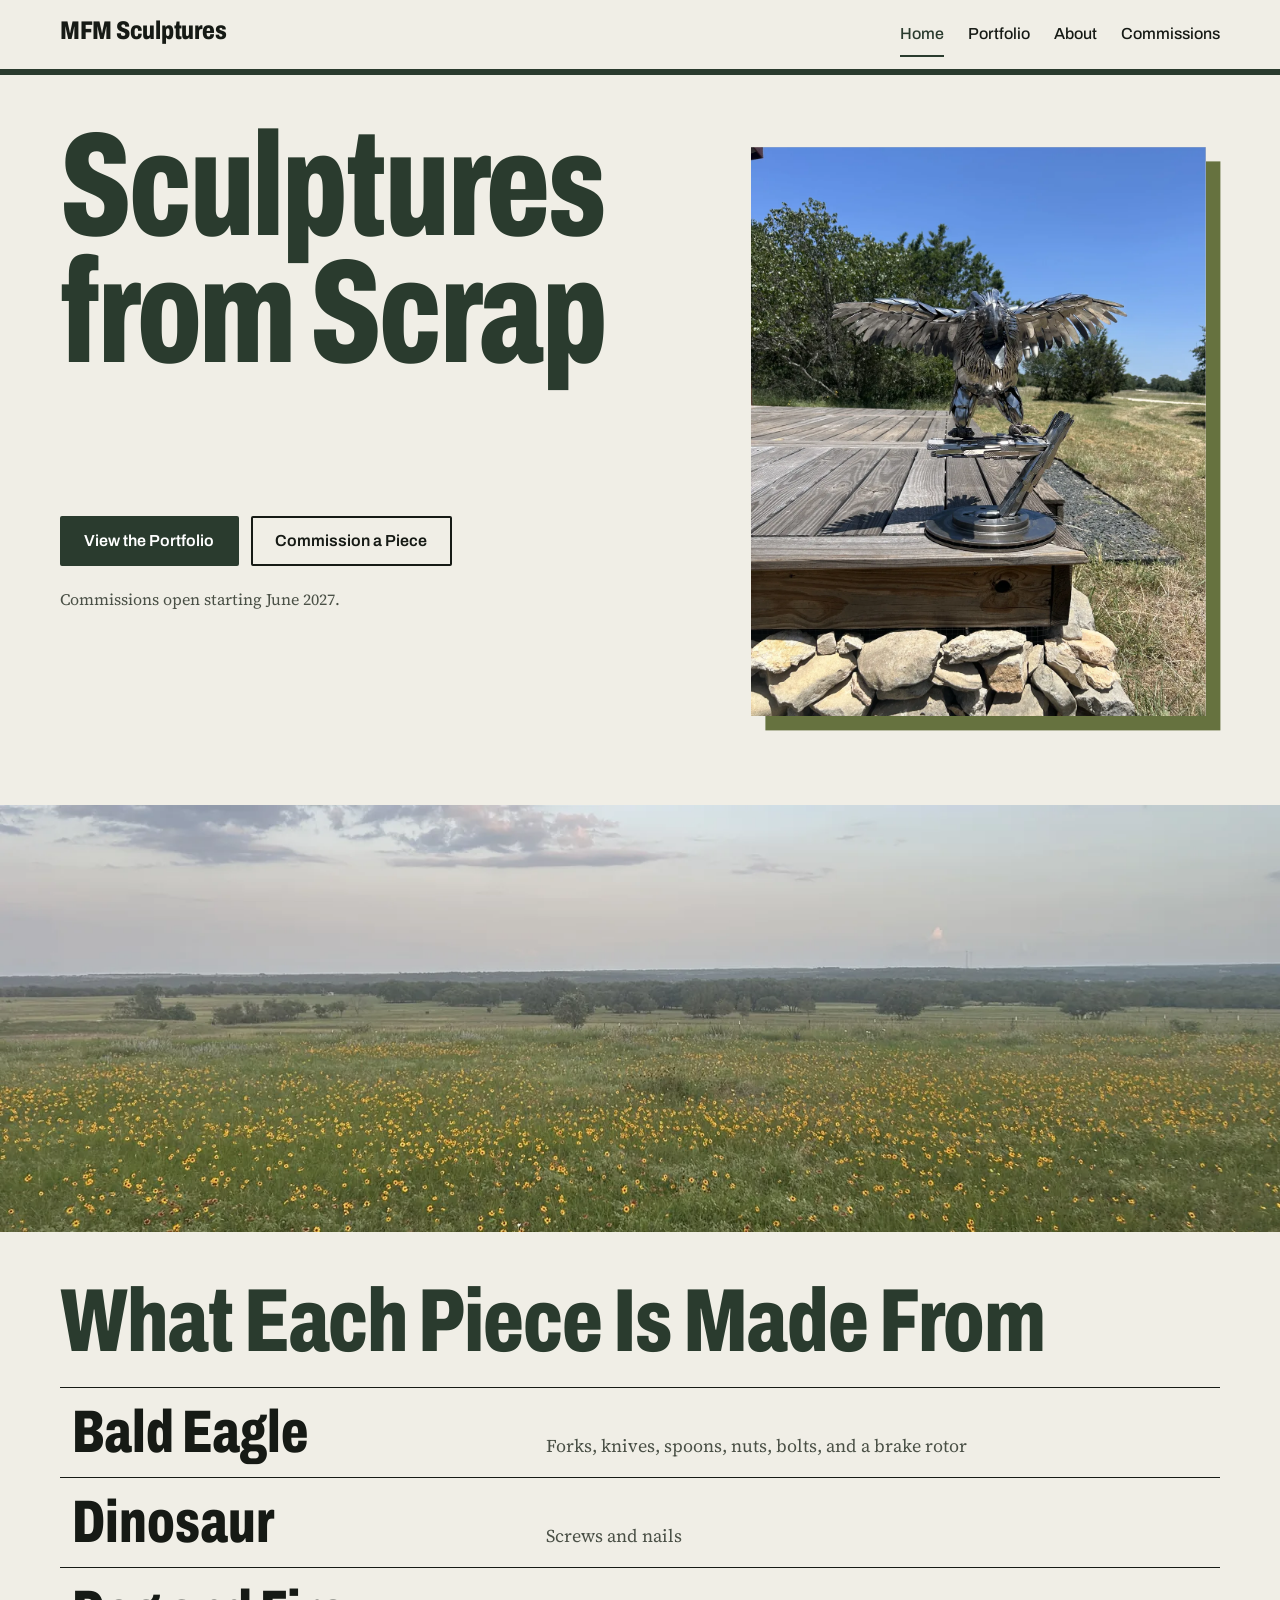
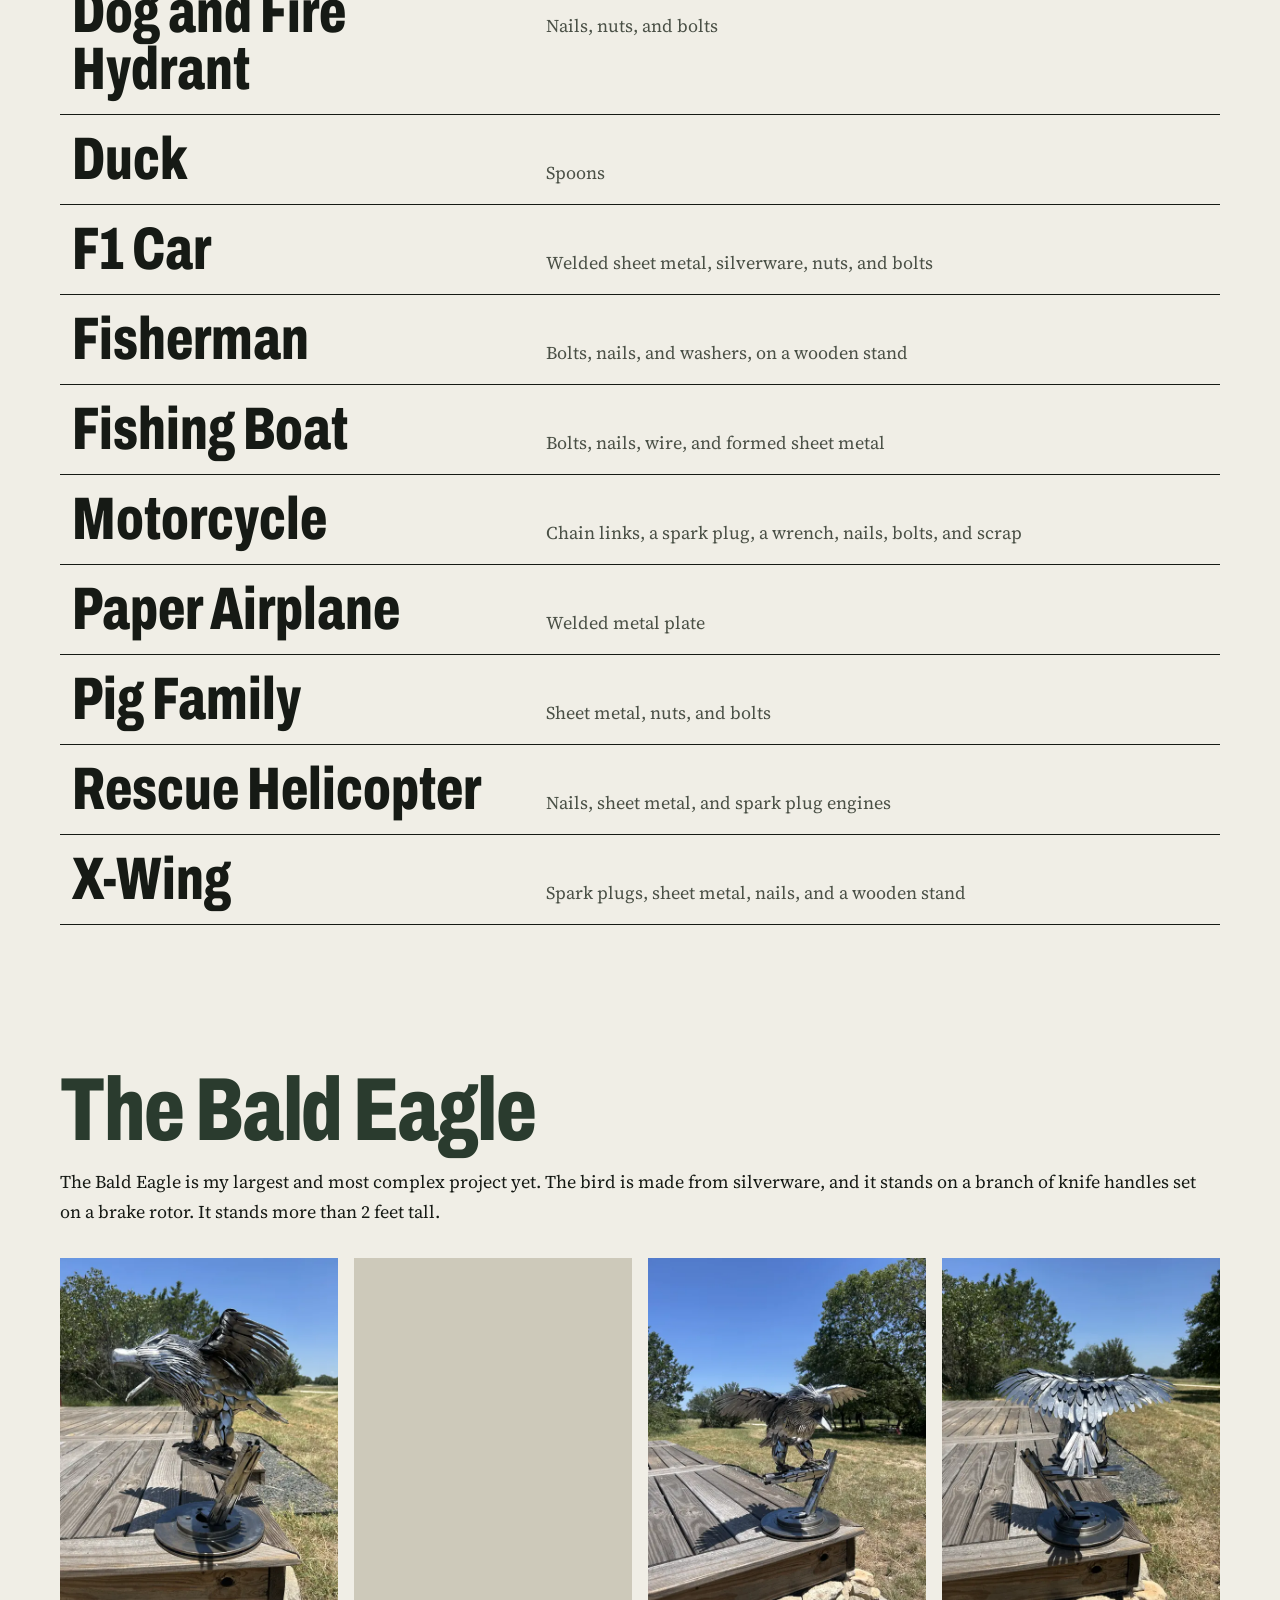
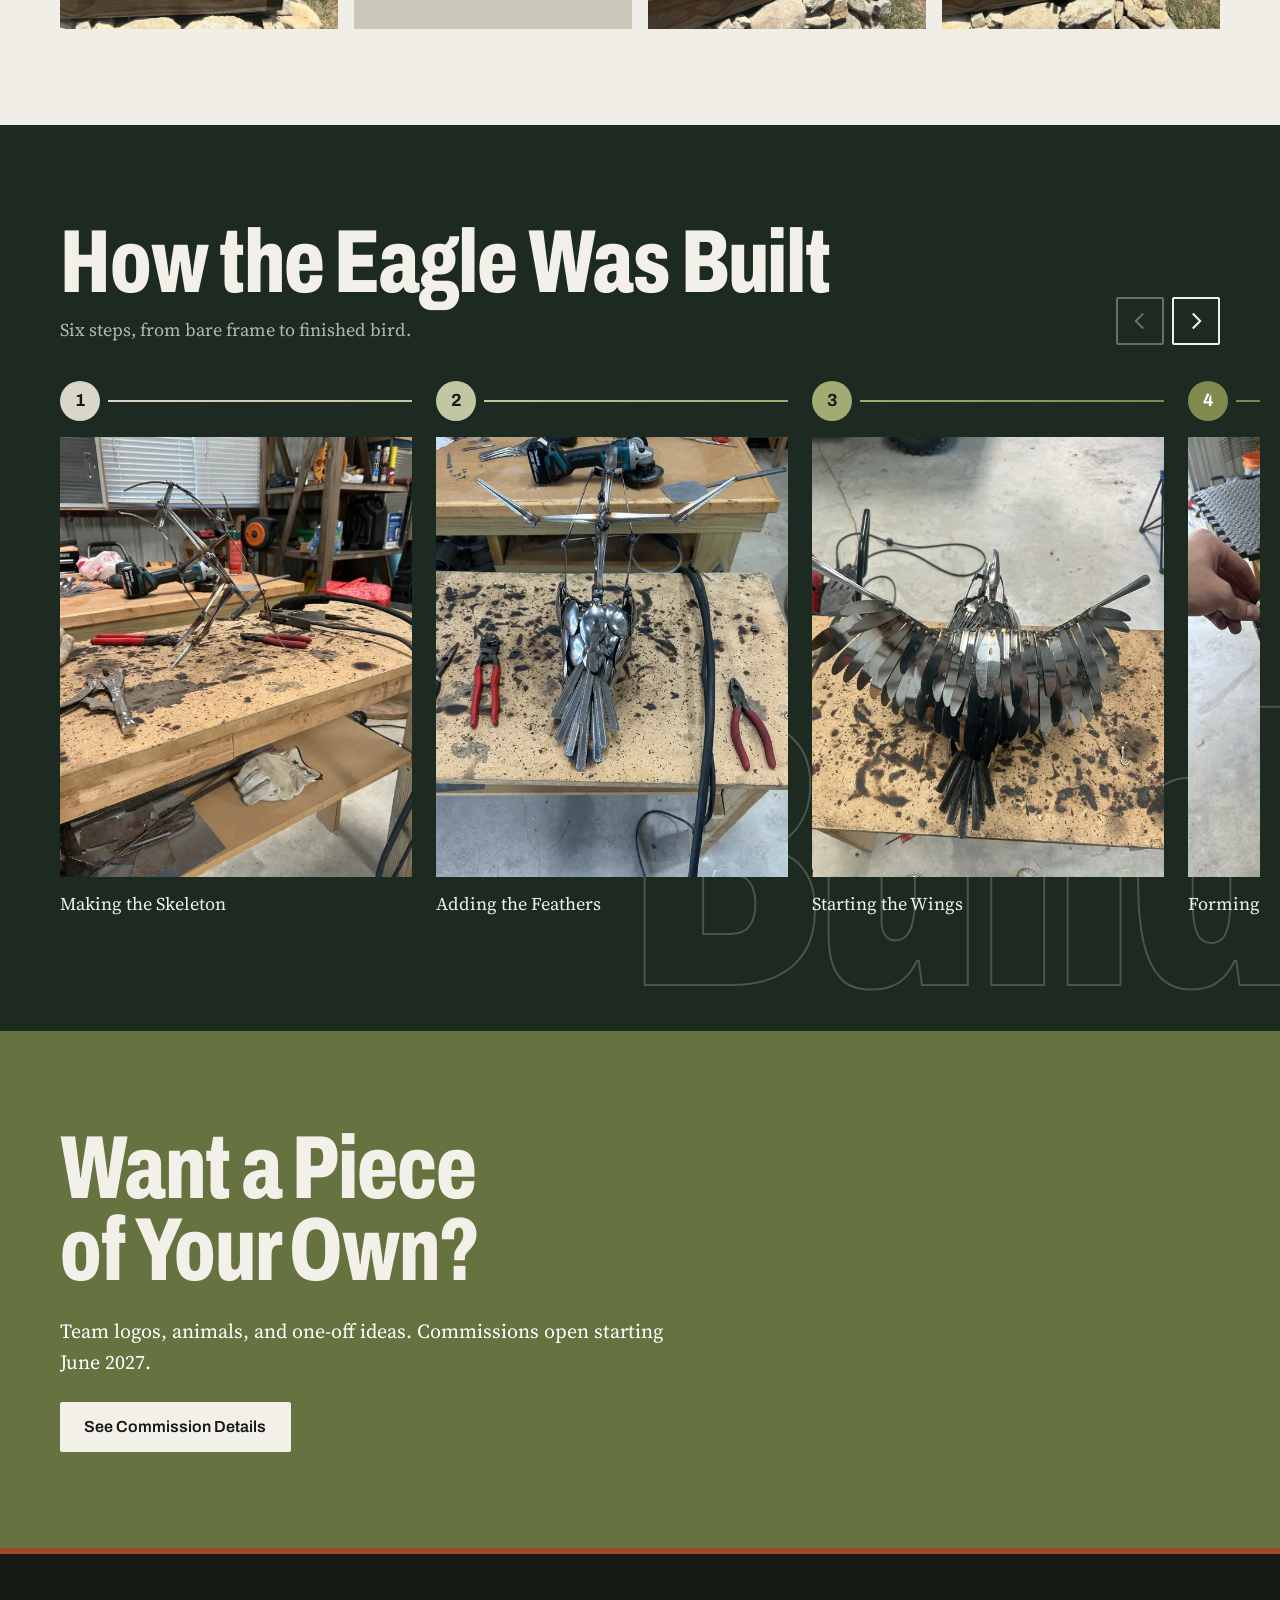
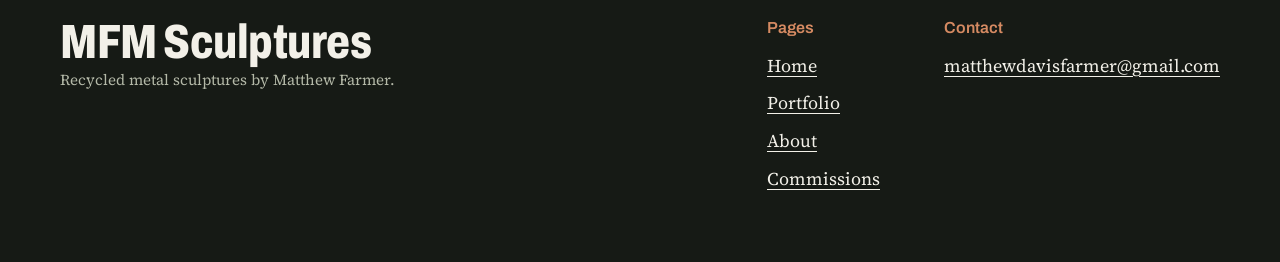
==== index.html @ accc874e "Merge pull request #11 from mdf2023/home-banner Home page banner, alphabetized parts list, eagle tex" ====
<!DOCTYPE html>
<html lang="en">
<head>
  <meta charset="UTF-8">
  <meta name="viewport" content="width=device-width, initial-scale=1">
  <title>MFM Sculptures | Recycled Metal Sculptures by Matthew Farmer</title>
  <meta name="description" content="Matthew Farmer builds recycled metal sculptures from silverware, bolts, and spark plugs. Animals, vehicles, and custom team logos. Commissions open June 2027.">
  <meta name="theme-color" content="#2a3b2e">
  <link rel="canonical" href="https://mdf2023.github.io/mfm-sculptures/">
  <link rel="icon" href="favicon.svg" type="image/svg+xml">
  <meta property="og:type" content="website">
  <meta property="og:site_name" content="MFM Sculptures">
  <meta property="og:title" content="MFM Sculptures | Recycled Metal Sculptures by Matthew Farmer">
  <meta property="og:description" content="Matthew Farmer builds recycled metal sculptures from silverware, bolts, and spark plugs. Animals, vehicles, and custom team logos. Commissions open June 2027.">
  <meta property="og:url" content="https://mdf2023.github.io/mfm-sculptures/">
  <meta property="og:image" content="https://mdf2023.github.io/mfm-sculptures/img/og.jpg">
  <meta name="twitter:card" content="summary_large_image">
  <link rel="preload" href="fonts/archivo.woff2" as="font" type="font/woff2" crossorigin>
  <link rel="stylesheet" href="css/style.css">
  <script type="application/ld+json">{"@context": "https://schema.org", "@type": "Person", "name": "Matthew Farmer", "jobTitle": "Metal sculptor", "url": "https://mdf2023.github.io/mfm-sculptures/", "description": "Matthew Farmer builds recycled metal sculptures, including animals, vehicles, and custom team logos."}</script>
</head>
<body>
  <a class="skip-link" href="#main">Skip to Content</a>
  <header class="site-header">
    <div class="site-header__inner">
      <a class="wordmark" href="index.html">MFM Sculptures</a>
      <nav class="site-nav" aria-label="Main">
        <a href="index.html" aria-current="page">Home</a>
        <a href="portfolio.html">Portfolio</a>
        <a href="about.html">About</a>
        <a href="commissions.html">Commissions</a>
      </nav>
    </div>
  </header>
  <main id="main">
    <section class="hero" aria-labelledby="hero-title">
      <h1 class="hero__title" id="hero-title">Sculptures from Scrap</h1>
      <figure class="hero__photo">
        <img src="img/eagle-front-800.webp" srcset="img/eagle-front-800.webp 600w, img/eagle-front-1600.webp 1200w" sizes="(min-width: 860px) 54vw, 100vw" width="1200" height="1600" alt="Bald eagle sculpture made of silverware, on a wooden deck outdoors" fetchpriority="high">
      </figure>
      <div class="hero__body">
        <div class="button-row">
          <a class="button button--solid" href="portfolio.html">View the Portfolio</a>
          <a class="button" href="commissions.html">Commission a Piece</a>
        </div>
        <p class="hero__note">Commissions open starting June 2027.</p>
      </div>
    </section>

    <figure class="banner">
      <img src="img/ranch-banner-800.webp" srcset="img/ranch-banner-800.webp 800w, img/ranch-banner-1600.webp 1600w" sizes="100vw" width="1600" height="533" alt="Wildflowers across open ranch land under an evening sky" loading="lazy" decoding="async">
    </figure>

    <section class="section section--tight-top" aria-labelledby="parts-title">
      <div class="wrap">
        <h2 class="h2" id="parts-title">What Each Piece Is Made From</h2>
        <ul class="parts">
        <li><a class="parts__row" href="portfolio.html#eagle"><span class="parts__piece">Bald Eagle</span><span class="parts__made">Forks, knives, spoons, nuts, bolts, and a brake rotor</span></a></li>
        <li><a class="parts__row" href="portfolio.html#dinosaur"><span class="parts__piece">Dinosaur</span><span class="parts__made">Screws and nails</span></a></li>
        <li><a class="parts__row" href="portfolio.html#dog"><span class="parts__piece">Dog and Fire Hydrant</span><span class="parts__made">Nails, nuts, and bolts</span></a></li>
        <li><a class="parts__row" href="portfolio.html#duck"><span class="parts__piece">Duck</span><span class="parts__made">Spoons</span></a></li>
        <li><a class="parts__row" href="portfolio.html#f1-car"><span class="parts__piece">F1 Car</span><span class="parts__made">Welded sheet metal, silverware, nuts, and bolts</span></a></li>
        <li><a class="parts__row" href="portfolio.html#fisherman"><span class="parts__piece">Fisherman</span><span class="parts__made">Bolts, nails, and washers, on a wooden stand</span></a></li>
        <li><a class="parts__row" href="portfolio.html#boat"><span class="parts__piece">Fishing Boat</span><span class="parts__made">Bolts, nails, wire, and formed sheet metal</span></a></li>
        <li><a class="parts__row" href="portfolio.html#motorcycle"><span class="parts__piece">Motorcycle</span><span class="parts__made">Chain links, a spark plug, a wrench, nails, bolts, and scrap</span></a></li>
        <li><a class="parts__row" href="portfolio.html#paper-airplane"><span class="parts__piece">Paper Airplane</span><span class="parts__made">Welded metal plate</span></a></li>
        <li><a class="parts__row" href="portfolio.html#pigs"><span class="parts__piece">Pig Family</span><span class="parts__made">Sheet metal, nuts, and bolts</span></a></li>
        <li><a class="parts__row" href="portfolio.html#helicopter"><span class="parts__piece">Rescue Helicopter</span><span class="parts__made">Nails, sheet metal, and spark plug engines</span></a></li>
        <li><a class="parts__row" href="portfolio.html#xwing"><span class="parts__piece">X-Wing</span><span class="parts__made">Spark plugs, sheet metal, nails, and a wooden stand</span></a></li>
        </ul>
      </div>
    </section>

    <section class="section section--tight-top" aria-labelledby="eagle-title">
      <div class="wrap">
        <h2 class="h2" id="eagle-title">The Bald Eagle</h2>
        <p class="eagle__text prose">The Bald Eagle is my largest and most complex project yet. The bird is made from silverware, and it stands on a branch of knife handles set on a brake rotor. It stands more than 2 feet tall.</p>
        <ul class="eagle-grid">
        <li><button class="photo-button" type="button" data-piece="eagle" data-index="0" aria-label="Open the eagle, right view"><img src="img/eagle-right-800.webp" srcset="img/eagle-right-800.webp 600w, img/eagle-right-1600.webp 1200w" sizes="(min-width: 860px) 22vw, 46vw" width="1200" height="1600" alt="Bald eagle sculpture, right view" loading="lazy" decoding="async"></button></li>
        <li><button class="photo-button" type="button" data-piece="eagle" data-index="1" aria-label="Open the eagle, front view"><img src="img/eagle-front-800.webp" srcset="img/eagle-front-800.webp 600w, img/eagle-front-1600.webp 1200w" sizes="(min-width: 860px) 22vw, 46vw" width="1200" height="1600" alt="Bald eagle sculpture, front view" loading="lazy" decoding="async"></button></li>
        <li><button class="photo-button" type="button" data-piece="eagle" data-index="2" aria-label="Open the eagle, left view"><img src="img/eagle-left-800.webp" srcset="img/eagle-left-800.webp 600w, img/eagle-left-1600.webp 1200w" sizes="(min-width: 860px) 22vw, 46vw" width="1200" height="1600" alt="Bald eagle sculpture, left view" loading="lazy" decoding="async"></button></li>
        <li><button class="photo-button" type="button" data-piece="eagle" data-index="3" aria-label="Open the eagle, back view"><img src="img/eagle-back-800.webp" srcset="img/eagle-back-800.webp 600w, img/eagle-back-1600.webp 1200w" sizes="(min-width: 860px) 22vw, 46vw" width="1200" height="1600" alt="Bald eagle sculpture, back view" loading="lazy" decoding="async"></button></li>
        </ul>
      </div>
    </section>

    <section class="section section--scale on-scale" aria-labelledby="process-title">
      <div class="wrap">
        <div class="steps-head">
          <div>
            <h2 class="h2" id="process-title">How the Eagle Was Built</h2>
            <p>Six steps, from bare frame to finished bird.</p>
          </div>
          <div class="steps-controls">
            <button class="icon-button" id="steps-prev" type="button" aria-label="Previous step" disabled><svg viewBox="0 0 24 24" fill="none" stroke="currentColor" stroke-width="2.5" stroke-linecap="square" aria-hidden="true"><path d="M15 4 7 12l8 8"/></svg></button>
            <button class="icon-button" id="steps-next" type="button" aria-label="Next step"><svg viewBox="0 0 24 24" fill="none" stroke="currentColor" stroke-width="2.5" stroke-linecap="square" aria-hidden="true"><path d="m9 4 8 8-8 8"/></svg></button>
          </div>
        </div>
        <div class="steps-viewport" role="region" aria-label="Eagle build steps, scroll sideways" tabindex="0">
          <ol class="steps">
          <li class="steps__item">
            <div class="steps__top">
              <span class="steps__marker" style="--heat:#d9d7c6;--heat-ink:#161a15">1</span>
              <span class="steps__rule" style="--heat:#d9d7c6;--heat-next:#c3c6a3"></span>
            </div>
            <img class="steps__photo" src="img/eagle-process-1-800.webp" srcset="img/eagle-process-1-800.webp 600w, img/eagle-process-1-1600.webp 1200w" sizes="(min-width: 400px) 352px, 78vw" width="1200" height="1600" alt="Welding the eagle&#x27;s frame in the workshop" loading="lazy" decoding="async">
            <p class="steps__label">Making the Skeleton</p>
          </li>
          <li class="steps__item">
            <div class="steps__top">
              <span class="steps__marker" style="--heat:#c3c6a3;--heat-ink:#161a15">2</span>
              <span class="steps__rule" style="--heat:#c3c6a3;--heat-next:#a3ab74"></span>
            </div>
            <img class="steps__photo" src="img/eagle-process-2-800.webp" srcset="img/eagle-process-2-800.webp 600w, img/eagle-process-2-1600.webp 1200w" sizes="(min-width: 400px) 352px, 78vw" width="1200" height="1600" alt="The first feathers attached to the body" loading="lazy" decoding="async">
            <p class="steps__label">Adding the Feathers</p>
          </li>
          <li class="steps__item">
            <div class="steps__top">
              <span class="steps__marker" style="--heat:#a3ab74;--heat-ink:#161a15">3</span>
              <span class="steps__rule" style="--heat:#a3ab74;--heat-next:#7f8a4f"></span>
            </div>
            <img class="steps__photo" src="img/eagle-process-4-800.webp" srcset="img/eagle-process-4-800.webp 600w, img/eagle-process-4-1600.webp 1200w" sizes="(min-width: 400px) 352px, 78vw" width="1200" height="1600" alt="The wing feathers laid out on the bench" loading="lazy" decoding="async">
            <p class="steps__label">Starting the Wings</p>
          </li>
          <li class="steps__item">
            <div class="steps__top">
              <span class="steps__marker" style="--heat:#7f8a4f;--heat-ink:#ffffff">4</span>
              <span class="steps__rule" style="--heat:#7f8a4f;--heat-next:#66723f"></span>
            </div>
            <img class="steps__photo" src="img/eagle-process-5-800.webp" srcset="img/eagle-process-5-800.webp 600w, img/eagle-process-5-1600.webp 1200w" sizes="(min-width: 400px) 352px, 78vw" width="1200" height="1600" alt="Shaping the beak by hand" loading="lazy" decoding="async">
            <p class="steps__label">Forming the Beak</p>
          </li>
          <li class="steps__item">
            <div class="steps__top">
              <span class="steps__marker" style="--heat:#66723f;--heat-ink:#ffffff">5</span>
              <span class="steps__rule" style="--heat:#66723f;--heat-next:#a14a22"></span>
            </div>
            <img class="steps__photo" src="img/branch-process-1-800.webp" srcset="img/branch-process-1-800.webp 600w, img/branch-process-1-1600.webp 1200w" sizes="(min-width: 400px) 352px, 78vw" width="1200" height="1600" alt="Welding knife handles into the branch" loading="lazy" decoding="async">
            <p class="steps__label">Making the Tree Branch</p>
          </li>
          <li class="steps__item">
            <div class="steps__top">
              <span class="steps__marker" style="--heat:#a14a22;--heat-ink:#ffffff">6</span>
              <span class="steps__rule" style="--heat:#a14a22;--heat-next:#a14a22"></span>
            </div>
            <img class="steps__photo" src="img/eagle-process-6-800.webp" srcset="img/eagle-process-6-800.webp 600w, img/eagle-process-6-1600.webp 1200w" sizes="(min-width: 400px) 352px, 78vw" width="1200" height="1600" alt="The finished eagle back on the workbench" loading="lazy" decoding="async">
            <p class="steps__label">The Finished Eagle</p>
          </li>
          </ol>
        </div>
      </div>
    </section>

    <section class="section section--olive" aria-labelledby="cta-title">
      <div class="wrap">
        <div class="cta">
          <h2 class="h2" id="cta-title">Want a Piece of Your Own?</h2>
          <p class="lede">Team logos, animals, and one-off ideas. Commissions open starting June 2027.</p>
          <div class="button-row"><a class="button button--light" href="commissions.html">See Commission Details</a></div>
        </div>
      </div>
    </section>
  </main>
  <footer class="site-footer">
    <div class="site-footer__inner">
      <div>
        <a class="wordmark" href="index.html">MFM Sculptures</a>
        <p class="site-footer__fine">Recycled metal sculptures by Matthew Farmer.</p>
      </div>
      <div>
        <h2>Pages</h2>
        <ul>
          <li><a href="index.html">Home</a></li>
          <li><a href="portfolio.html">Portfolio</a></li>
          <li><a href="about.html">About</a></li>
          <li><a href="commissions.html">Commissions</a></li>
        </ul>
      </div>
      <div>
        <h2>Contact</h2>
        <ul>
          <li><a href="mailto:matthewdavisfarmer@gmail.com?subject=MFM%20Sculptures%20inquiry">matthewdavisfarmer@gmail.com</a></li>
        </ul>
      </div>
    </div>
  </footer>
  <dialog class="viewer" id="viewer" aria-labelledby="viewer-title">
    <div class="viewer__bar">
      <h2 class="viewer__title" id="viewer-title"></h2>
      <button class="viewer__close" type="button">Close</button>
    </div>
    <div class="viewer__stage">
      <button class="viewer__nav viewer__nav--prev" type="button" aria-label="Previous photo">
        <svg viewBox="0 0 24 24" fill="none" stroke="currentColor" stroke-width="2.5" stroke-linecap="square" aria-hidden="true"><path d="M15 4 7 12l8 8"/></svg>
      </button>
      <img class="viewer__img" src="[data-uri]" alt="" width="1200" height="900">
      <button class="viewer__nav viewer__nav--next" type="button" aria-label="Next photo">
        <svg viewBox="0 0 24 24" fill="none" stroke="currentColor" stroke-width="2.5" stroke-linecap="square" aria-hidden="true"><path d="m9 4 8 8-8 8"/></svg>
      </button>
    </div>
    <div class="viewer__foot">
      <p class="viewer__caption"></p>
      <p class="viewer__count" aria-live="polite"></p>
    </div>
  </dialog>
  <script src="js/pieces.js"></script>
  <script src="js/site.js" defer></script>
</body>
</html>
---- css/style.css ----
/* MFM Sculptures
   Palette: near-black, deep forest green, muted olive, and warm white, with
   one rust accent (the color of heat-tinted steel) used in small doses. */

@font-face {
  font-family: "Archivo";
  src: url("../fonts/archivo.woff2") format("woff2");
  font-weight: 100 900;
  font-stretch: 62% 125%;
  font-display: swap;
}

@font-face {
  font-family: "Source Serif 4";
  src: url("../fonts/source-serif-4.woff2") format("woff2");
  font-weight: 200 900;
  font-display: swap;
}

:root {
  --ground: #f0eee6;
  --ground-line: #cdc9ba;
  --ink: #161a15;
  --ink-soft: #4a5046;
  --scale: #1d2a21;
  --on-scale: #f2f0e8;
  --steel: #b4b9a8;
  --forest: #2a3b2e;
  --olive: #66723f;
  --link: #2a3b2e;
  --accent: #a14a22;
  --accent-soft: #d58a62;

  --display: "Archivo", "Arial Narrow", "Helvetica Neue", Arial, sans-serif;
  --text: "Source Serif 4", Georgia, "Times New Roman", serif;

  --measure: 62ch;
  --gutter: clamp(1rem, 4vw, 2.5rem);
  --max: 1240px;
}

*,
*::before,
*::after {
  box-sizing: border-box;
}

html {
  -webkit-text-size-adjust: 100%;
}

@media (prefers-reduced-motion: no-preference) {
  html {
    scroll-behavior: smooth;
  }
}

body {
  margin: 0;
  background: var(--ground);
  color: var(--ink);
  font: 400 1.125rem/1.65 var(--text);
  -webkit-font-smoothing: antialiased;
}

body:has(dialog[open]) {
  overflow: hidden;
}

img {
  display: block;
  max-width: 100%;
  height: auto;
}

a {
  color: var(--link);
  text-underline-offset: 0.2em;
}

:focus-visible {
  outline: 3px solid var(--link);
  outline-offset: 3px;
}

.on-scale :focus-visible,
.site-footer :focus-visible,
.viewer :focus-visible {
  outline-color: var(--on-scale);
}

.skip-link {
  position: absolute;
  left: var(--gutter);
  top: -4rem;
  z-index: 10;
  padding: 0.75rem 1rem;
  background: var(--ink);
  color: var(--ground);
  font: 600 1rem var(--display);
}

.skip-link:focus {
  top: 0.75rem;
}

/* Layout helpers */

.wrap {
  max-width: var(--max);
  margin: 0 auto;
  padding: 0 var(--gutter);
}

.section {
  padding: clamp(3rem, 8vw, 6rem) 0;
}

.section--scale {
  position: relative;
  overflow: hidden;
  background: var(--scale);
  color: var(--on-scale);
}

/* Outlined ghost word behind the steps; the step photos cover its lower part. */
.section--scale::before {
  content: "Build";
  content: "Build" / "";
  position: absolute;
  right: -0.03em;
  bottom: 0.05em;
  color: transparent;
  font: 800 clamp(9rem, 30vw, 26rem) / 0.8 var(--display);
  font-stretch: 66%;
  letter-spacing: -0.02em;
  -webkit-text-stroke: 2px rgba(240, 238, 230, 0.22);
  pointer-events: none;
}

.section--scale .wrap {
  position: relative;
}

.section--olive {
  background: var(--olive);
  color: #fff;
}

.section--flush {
  padding-top: 0;
}

.section--tight-top {
  padding-top: clamp(1.5rem, 4vw, 3rem);
}

.prose {
  max-width: var(--measure);
}

.prose p {
  margin: 0 0 1.1em;
}

.prose p:last-child {
  margin-bottom: 0;
}

/* Type */

.h1,
.h2 {
  margin: 0;
  font-family: var(--display);
  font-weight: 800;
  letter-spacing: -0.012em;
  text-wrap: balance;
}

.h1 {
  font-size: clamp(2.75rem, 7vw, 5rem);
  line-height: 0.95;
  font-stretch: 72%;
}

.h2 {
  color: var(--forest);
  font-size: clamp(2.6rem, 7vw, 5.75rem);
  line-height: 0.92;
  font-stretch: 70%;
}

.section--scale .h2,
.section--olive .h2 {
  color: var(--on-scale);
}

.lede {
  font-size: 1.25rem;
  line-height: 1.55;
}

/* Header */

.site-header {
  border-bottom: 6px solid var(--forest);
}

.site-header__inner {
  display: flex;
  flex-wrap: wrap;
  align-items: baseline;
  justify-content: space-between;
  gap: 0.25rem 2rem;
  max-width: var(--max);
  margin: 0 auto;
  padding: 0.75rem var(--gutter);
}

.wordmark {
  color: var(--ink);
  font: 800 1.6rem/1 var(--display);
  font-stretch: 78%;
  letter-spacing: -0.01em;
  text-decoration: none;
}

.site-nav {
  display: flex;
  flex-wrap: wrap;
  gap: 0 1.5rem;
}

.site-nav a {
  padding: 0.85rem 0;
  border-bottom: 2px solid transparent;
  color: var(--ink);
  font: 500 1rem/1 var(--display);
  text-decoration: none;
}

.site-nav a:hover {
  border-bottom-color: var(--accent);
  color: var(--accent);
}

.site-nav a[aria-current="page"] {
  border-bottom-color: var(--forest);
  color: var(--forest);
}

/* Buttons */

.button {
  display: inline-block;
  padding: 0.95rem 1.4rem;
  border: 2px solid var(--ink);
  border-radius: 2px;
  background: transparent;
  color: var(--ink);
  font: 600 1rem/1 var(--display);
  text-decoration: none;
  cursor: pointer;
}

.button:hover {
  border-color: var(--link);
  color: var(--link);
}

.button--solid {
  border-color: var(--forest);
  background: var(--forest);
  color: #fff;
}

.button--solid:hover {
  border-color: var(--olive);
  background: var(--olive);
  color: #fff;
}

.button--light {
  border-color: var(--on-scale);
  background: var(--on-scale);
  color: var(--ink);
}

.button--light:hover {
  border-color: var(--ink);
  background: var(--ink);
  color: var(--on-scale);
}

.button-row {
  display: flex;
  flex-wrap: wrap;
  gap: 0.75rem;
}

/* Hero (home): the headline is huge and the photo sits on top of its right
   edge, so the last letters of some lines are covered but still readable. */

.hero {
  display: grid;
  max-width: var(--max);
  margin: 0 auto;
  padding: clamp(1.5rem, 4vw, 3rem) var(--gutter) clamp(3rem, 7vw, 6rem);
}

.hero__title {
  order: 0;
  position: relative;
  z-index: 0;
  margin: 0;
  color: var(--forest);
  font: 800 clamp(3.5rem, 11.5vw, 10rem) / 0.86 var(--display);
  font-stretch: 66%;
  letter-spacing: -0.015em;
  text-wrap: balance;
}

.hero__photo {
  order: 1;
  position: relative;
  z-index: 1;
  margin: 0 0.9rem 0 0;
  background: var(--ground-line);
  box-shadow: 0.9rem 0.9rem 0 var(--olive);
}

.hero__body {
  order: 2;
  padding-top: 2rem;
}

.hero__lede {
  max-width: 32ch;
  margin: 0 0 1.75rem;
  font-size: 1.35rem;
  line-height: 1.45;
}

.hero__note {
  margin: 1.25rem 0 0;
  color: var(--ink-soft);
  font-size: 1rem;
}

.hero__photo img {
  width: 100%;
  aspect-ratio: 4 / 5;
  object-fit: cover;
  object-position: 50% 40%;
}

@media (min-width: 860px) {
  .hero {
    grid-template-columns: repeat(12, minmax(0, 1fr));
    column-gap: 1.5rem;
  }

  .hero__title {
    grid-column: 1 / 10;
    grid-row: 1;
  }

  .hero__photo {
    grid-column: 8 / 13;
    grid-row: 1 / span 2;
    align-self: start;
    margin: 1.5rem 0.9rem 0 0;
  }

  .hero__body {
    grid-column: 1 / 7;
    grid-row: 2;
    padding-top: 2.25rem;
  }
}

/* One orchestrated moment on load: the photo wipes up, the headline rises. */
@media (prefers-reduced-motion: no-preference) {
  .hero__photo img {
    animation: wipe 1100ms cubic-bezier(0.2, 0.7, 0.2, 1) both;
  }

  .hero__title {
    animation: rise 800ms 150ms cubic-bezier(0.2, 0.7, 0.2, 1) both;
  }

  @keyframes wipe {
    from {
      clip-path: inset(100% 0 0 0);
    }
    to {
      clip-path: inset(0);
    }
  }

  @keyframes rise {
    from {
      opacity: 0;
      transform: translateY(0.5em);
    }
    to {
      opacity: 1;
      transform: none;
    }
  }
}

/* Banner (home): a wide photo that runs edge to edge under the hero. */

.banner {
  margin: 0;
}

.banner img {
  display: block;
  width: 100%;
  aspect-ratio: 3 / 1;
  object-fit: cover;
}

@media (max-width: 600px) {
  .banner img {
    aspect-ratio: 2 / 1;
  }
}

/* Parts list (home) */

.parts__intro {
  margin: 1rem 0 2.25rem;
}

.h2 + .parts {
  margin-top: 1.5rem;
}

.parts {
  margin: 0;
  padding: 0;
  list-style: none;
  border-bottom: 1px solid var(--ink);
}

.parts__row {
  display: grid;
  gap: 0.15rem 2rem;
  padding: 1rem 0.75rem;
  border-top: 1px solid var(--ink);
  color: var(--ink);
  text-decoration: none;
}

@media (min-width: 700px) {
  .parts__row {
    grid-template-columns: minmax(0, 1fr) minmax(0, 1.5fr);
    align-items: baseline;
  }
}

.parts__piece {
  font: 800 clamp(2rem, 5.5vw, 3.75rem) / 0.95 var(--display);
  font-stretch: 70%;
}

.parts__made {
  color: var(--ink-soft);
}

.parts__row:hover,
.parts__row:focus-visible {
  background: var(--forest);
  box-shadow: inset 6px 0 0 var(--accent);
  color: var(--on-scale);
}

.parts__row:hover .parts__piece,
.parts__row:focus-visible .parts__piece {
  color: #fff;
}

.parts__row:hover .parts__made,
.parts__row:focus-visible .parts__made {
  color: var(--on-scale);
}

/* Photo buttons (open the viewer) */

.photo-button {
  display: block;
  width: 100%;
  padding: 0;
  border: 0;
  background: var(--ground-line);
  cursor: pointer;
}

.photo-button img {
  width: 100%;
  aspect-ratio: 3 / 4;
  object-fit: cover;
}

.eagle__text {
  /* max-width: none lets the paragraph stretch to the full width of the
     photos below it. Delete this line to go back to a narrow text column. */
  max-width: none;
  margin: 1rem 0 2rem;
}

.eagle-grid {
  display: grid;
  grid-template-columns: repeat(2, minmax(0, 1fr));
  gap: 1rem;
  margin: 0;
  padding: 0;
  list-style: none;
}

@media (min-width: 860px) {
  .eagle-grid {
    grid-template-columns: repeat(4, minmax(0, 1fr));
  }
}

/* Build steps: marker colors follow the heat-tint order steel passes through */

.steps-head {
  display: flex;
  flex-wrap: wrap;
  align-items: flex-end;
  justify-content: space-between;
  gap: 1.5rem;
  margin-bottom: 2.25rem;
}

.steps-head p {
  margin: 0.75rem 0 0;
  color: var(--steel);
}

.steps-controls {
  display: flex;
  gap: 0.5rem;
}

.icon-button {
  display: inline-grid;
  place-items: center;
  width: 3rem;
  height: 3rem;
  padding: 0;
  border: 2px solid var(--on-scale);
  border-radius: 2px;
  background: transparent;
  color: var(--on-scale);
  cursor: pointer;
}

.icon-button:hover:not(:disabled) {
  background: var(--accent-soft);
  border-color: var(--accent-soft);
  color: var(--ink);
}

.icon-button:disabled {
  opacity: 0.35;
  cursor: default;
}

.icon-button svg {
  width: 1.25rem;
  height: 1.25rem;
}

.steps-viewport {
  margin: 0 calc(var(--gutter) * -1);
  padding: 0 var(--gutter) 1rem;
  overflow-x: auto;
  scroll-snap-type: x mandatory;
  scroll-padding-inline: var(--gutter);
  scrollbar-width: thin;
  scrollbar-color: var(--steel) transparent;
}

.steps {
  display: flex;
  gap: 1.5rem;
  margin: 0;
  padding: 0;
  list-style: none;
}

.steps__item {
  flex: 0 0 min(78vw, 22rem);
  scroll-snap-align: start;
}

.steps__top {
  display: flex;
  align-items: center;
  margin-bottom: 1rem;
}

.steps__marker {
  display: grid;
  flex: none;
  place-items: center;
  width: 2.5rem;
  height: 2.5rem;
  border-radius: 50%;
  background: var(--heat);
  color: var(--heat-ink);
  font: 700 1.1rem/1 var(--display);
}

.steps__rule {
  flex: 1;
  height: 2px;
  margin-left: 0.5rem;
  background: linear-gradient(90deg, var(--heat), var(--heat-next));
}

.steps__photo {
  width: 100%;
  aspect-ratio: 4 / 5;
  object-fit: cover;
  background: var(--ink);
}

.steps__label {
  margin: 0.75rem 0 0;
}

/* Call to action */

.cta {
  display: grid;
  gap: 1.5rem;
  max-width: 40rem;
}

.cta p {
  margin: 0;
}

/* Portfolio */

.page-head {
  max-width: var(--measure);
  padding-bottom: clamp(1.5rem, 4vw, 2.5rem);
}

.page-head p {
  margin: 1rem 0 0;
}

/* Portfolio timeline: newest year at the top, oldest at the bottom */

.timeline {
  --rail: 3.25rem;
  --dot: 0.9rem;
}

.year {
  display: grid;
  grid-template-columns: var(--rail) minmax(0, 1fr);
  column-gap: clamp(0.75rem, 2.5vw, 1.75rem);
}

.year__label {
  position: relative;
  margin: 0;
  padding: 0.25rem 0 2rem 1.25rem;
  color: var(--forest);
  font: 800 1.9rem / 1 var(--display);
  font-stretch: 70%;
  letter-spacing: 0.02em;
  writing-mode: vertical-rl;
  transform: rotate(180deg);
  text-align: end;
  align-self: start;
}

/* The line runs the full height of every year so the years join up. */
.year::before {
  content: "";
  grid-column: 1;
  grid-row: 1;
  justify-self: start;
  width: 3px;
  margin-left: calc(var(--dot) / 2 - 1.5px);
  background: var(--forest);
}

.year > * {
  grid-row: 1;
}

.year__label {
  grid-column: 1;
}

.year .tiles {
  grid-column: 2;
}

/* The dot that marks where each year begins. */
.year::after {
  content: "";
  grid-column: 1;
  grid-row: 1;
  justify-self: start;
  align-self: start;
  width: var(--dot);
  height: var(--dot);
  margin-top: 0.35rem;
  border-radius: 50%;
  background: var(--accent);
  box-shadow: 0 0 0 4px var(--ground);
}

.year__label {
  margin-left: calc(var(--dot) + 0.15rem);
  padding-left: 0;
  padding-top: 1.75rem;
}

.tiles {
  display: grid;
  grid-template-columns: minmax(0, 1fr);
  gap: 0 2rem;
  align-items: start;
  margin: 0;
  padding: 0 0 0.5rem;
  list-style: none;
}

@media (min-width: 600px) {
  .tiles {
    grid-template-columns: repeat(2, minmax(0, 1fr));
  }
}

@media (min-width: 1000px) {
  .tiles {
    grid-template-columns: repeat(3, minmax(0, 1fr));
  }
}

@media (min-width: 760px) {
  .timeline {
    --rail: 9.5rem;
  }

  .year__label {
    margin-left: calc(var(--dot) + 0.9rem);
    padding-top: 0;
    writing-mode: horizontal-tb;
    transform: none;
    text-align: start;
    font-size: clamp(3rem, 6vw, 4.5rem);
  }

  .year::after {
    margin-top: calc(clamp(3rem, 6vw, 4.5rem) / 2 - var(--dot) / 2);
  }
}

.year:first-child::before,
.year:first-child::after,
.year:first-child .year__label {
  position: relative;
}

.year:first-child::before {
  margin-top: 2.5rem;
}

.year:first-child::after {
  top: 2.5rem;
}

.year:first-child .year__label {
  top: 2.5rem;
}

.tiles__item {
  break-inside: avoid;
  margin: 0 0 2.25rem;
}

.tile {
  display: block;
  width: 100%;
  padding: 0;
  border: 0;
  background: none;
  color: inherit;
  font: inherit;
  text-align: left;
  cursor: pointer;
}

.tile__photo {
  display: block;
  background: var(--ground-line);
}

.tile__title {
  display: block;
  margin-top: 0.75rem;
  color: var(--forest);
  font: 800 clamp(1.9rem, 3vw, 2.5rem) / 1 var(--display);
  font-stretch: 70%;
}

.tile__made {
  display: block;
  margin-top: 0.2rem;
  color: var(--ink-soft);
  font-size: 1rem;
  line-height: 1.45;
}

.tile__count {
  display: block;
  margin-top: 0.4rem;
  color: var(--accent);
  font: 500 0.95rem/1 var(--display);
}

.tile:hover .tile__title,
.tile:focus-visible .tile__title {
  color: var(--accent);
  text-decoration: underline;
  text-decoration-thickness: 2px;
  text-underline-offset: 0.2em;
}

/* About and commissions */

.split {
  display: grid;
  gap: 2.5rem;
}

@media (min-width: 900px) {
  .split {
    grid-template-columns: minmax(0, 7fr) minmax(0, 5fr);
    gap: 4rem;
    align-items: start;
  }
}

.split__photos {
  display: grid;
  gap: 1.5rem;
}

.split__photos figure {
  margin: 0;
  background: var(--ground-line);
}

.bio-first {
  font-size: 1.35rem;
  line-height: 1.55;
}

.notice {
  margin-bottom: clamp(2rem, 5vw, 3.5rem);
  padding: clamp(1.5rem, 4vw, 2.75rem);
  background: var(--olive);
  color: #fff;
}

.notice .h2 {
  color: #fff;
}

.notice .h2 {
  margin-bottom: 0.75rem;
}

.notice p {
  max-width: 52ch;
  margin: 0;
}

.form-block {
  margin-top: clamp(2.5rem, 6vw, 4rem);
}

.form-block .h2 {
  margin-bottom: 1.5rem;
}

.form {
  display: grid;
  gap: 1.25rem;
  max-width: 40rem;
}

.form__row {
  display: grid;
  gap: 1.25rem;
}

@media (min-width: 600px) {
  .form__row {
    grid-template-columns: 1fr 1fr;
  }
}

.field label {
  display: block;
  margin-bottom: 0.35rem;
  font: 600 1rem/1.3 var(--display);
}

.field input,
.field textarea {
  width: 100%;
  padding: 0.8rem 0.9rem;
  border: 2px solid var(--ink-soft);
  border-radius: 2px;
  background: #e9eae6;
  color: var(--ink);
  font: inherit;
  font-size: 1rem;
}

.field textarea {
  min-height: 9rem;
  resize: vertical;
}

.field__hint {
  margin: 0.3rem 0 0;
  color: var(--ink-soft);
  font-size: 0.95rem;
}

.form__trap {
  position: absolute;
  left: -9999px;
}

.form__status {
  min-height: 1.65em;
  margin: 0;
  font-weight: 600;
}

.form__status[data-state="error"] {
  color: #8a1f1f;
}

/* Footer */

.site-footer {
  border-top: 6px solid var(--accent);
  background: var(--ink);
  color: var(--on-scale);
}

.site-footer__inner {
  display: grid;
  gap: 2rem;
  max-width: var(--max);
  margin: 0 auto;
  padding: clamp(2.5rem, 6vw, 4rem) var(--gutter);
}

@media (min-width: 760px) {
  .site-footer__inner {
    grid-template-columns: 1fr auto auto;
    gap: 4rem;
  }
}

.site-footer .wordmark {
  color: var(--on-scale);
  font-size: clamp(2rem, 5vw, 3rem);
}

.site-footer h2 {
  margin: 0 0 0.6rem;
  font: 600 1rem/1.2 var(--display);
  color: var(--accent-soft);
}

.site-footer ul {
  margin: 0;
  padding: 0;
  list-style: none;
}

.site-footer li {
  margin: 0;
}

.site-footer a:not(.wordmark) {
  display: inline-block;
  padding: 0.25rem 0;
  color: var(--on-scale);
}

.site-footer__fine {
  margin: 0;
  color: var(--steel);
  font-size: 0.95rem;
}

/* Photo viewer (native dialog) */

.viewer {
  width: 100%;
  height: 100%;
  max-width: none;
  max-height: none;
  margin: 0;
  padding: 0;
  border: 0;
  background: rgba(14, 17, 13, 0.97);
  color: var(--on-scale);
}

.viewer::backdrop {
  background: rgba(14, 17, 13, 0.97);
}

.viewer[open] {
  display: flex;
  flex-direction: column;
}

.viewer__bar {
  display: flex;
  align-items: center;
  justify-content: space-between;
  gap: 1rem;
  padding: 0.9rem var(--gutter);
}

.viewer__title {
  margin: 0;
  font: 700 1.35rem/1.1 var(--display);
  font-stretch: 80%;
}

.viewer__close {
  padding: 0.7rem 1.1rem;
  border: 2px solid var(--steel);
  border-radius: 2px;
  background: transparent;
  color: var(--on-scale);
  font: 600 1rem/1 var(--display);
  cursor: pointer;
}

.viewer__close:hover {
  border-color: var(--accent-soft);
  color: var(--accent-soft);
}

.viewer__stage {
  position: relative;
  display: flex;
  flex: 1;
  align-items: center;
  justify-content: center;
  min-height: 0;
  padding: 0 var(--gutter);
}

.viewer__img {
  width: auto;
  max-width: 100%;
  height: auto;
  max-height: calc(100dvh - 11.5rem);
  object-fit: contain;
}

.viewer__nav {
  position: absolute;
  top: 50%;
  display: grid;
  place-items: center;
  width: 3rem;
  height: 3rem;
  padding: 0;
  transform: translateY(-50%);
  border: 2px solid var(--steel);
  border-radius: 2px;
  background: rgba(14, 17, 13, 0.75);
  color: var(--on-scale);
  cursor: pointer;
}

.viewer__nav:hover {
  border-color: var(--accent-soft);
  color: var(--accent-soft);
}

.viewer__nav[hidden] {
  display: none;
}

.viewer__nav svg {
  width: 1.25rem;
  height: 1.25rem;
}

.viewer__nav--prev {
  left: calc(var(--gutter) * 0.5);
}

.viewer__nav--next {
  right: calc(var(--gutter) * 0.5);
}

.viewer__foot {
  display: flex;
  align-items: baseline;
  justify-content: space-between;
  gap: 1.5rem;
  padding: 0.9rem var(--gutter) 1.25rem;
}

.viewer__caption {
  max-width: 70ch;
  margin: 0;
  font-size: 1rem;
  line-height: 1.5;
}

.viewer__count {
  flex: none;
  margin: 0;
  color: var(--steel);
  font: 500 0.95rem/1 var(--display);
}

.prose .h2 {
  margin-bottom: 1rem;
}


/* Page bands: a full-width green strip with a giant page title. The content
   below is pulled up over the bottom of the title, so the first photos (or the
   notice box) cover the letters' feet while the word stays easy to read. */

.band {
  --pull: clamp(0.5rem, 2.3vw, 2rem);
  background: var(--forest);
  color: #fff;
  padding: clamp(1.5rem, 4vw, 3rem) 0 0;
}

.band__lede {
  max-width: 34ch;
  margin: 0 0 clamp(0.5rem, 2vw, 1.25rem);
  font-size: 1.35rem;
  line-height: 1.4;
}

.band__title {
  position: relative;
  z-index: 0;
  margin: 0;
  color: #e9e7dc;
  font: 800 clamp(4.25rem, 19vw, 16rem) / 0.8 var(--display);
  font-stretch: 66%;
  letter-spacing: -0.015em;
}

.pull {
  position: relative;
  z-index: 1;
  margin-top: calc(var(--pull, clamp(0.5rem, 2.3vw, 2rem)) * -1);
}

.prose--first {
  padding-top: clamp(2rem, 5vw, 3.5rem);
}

.band + .section--flush .notice.pull,
.band + .section--flush .timeline.pull {
  margin-top: calc(clamp(0.5rem, 2.3vw, 2rem) * -1);
}
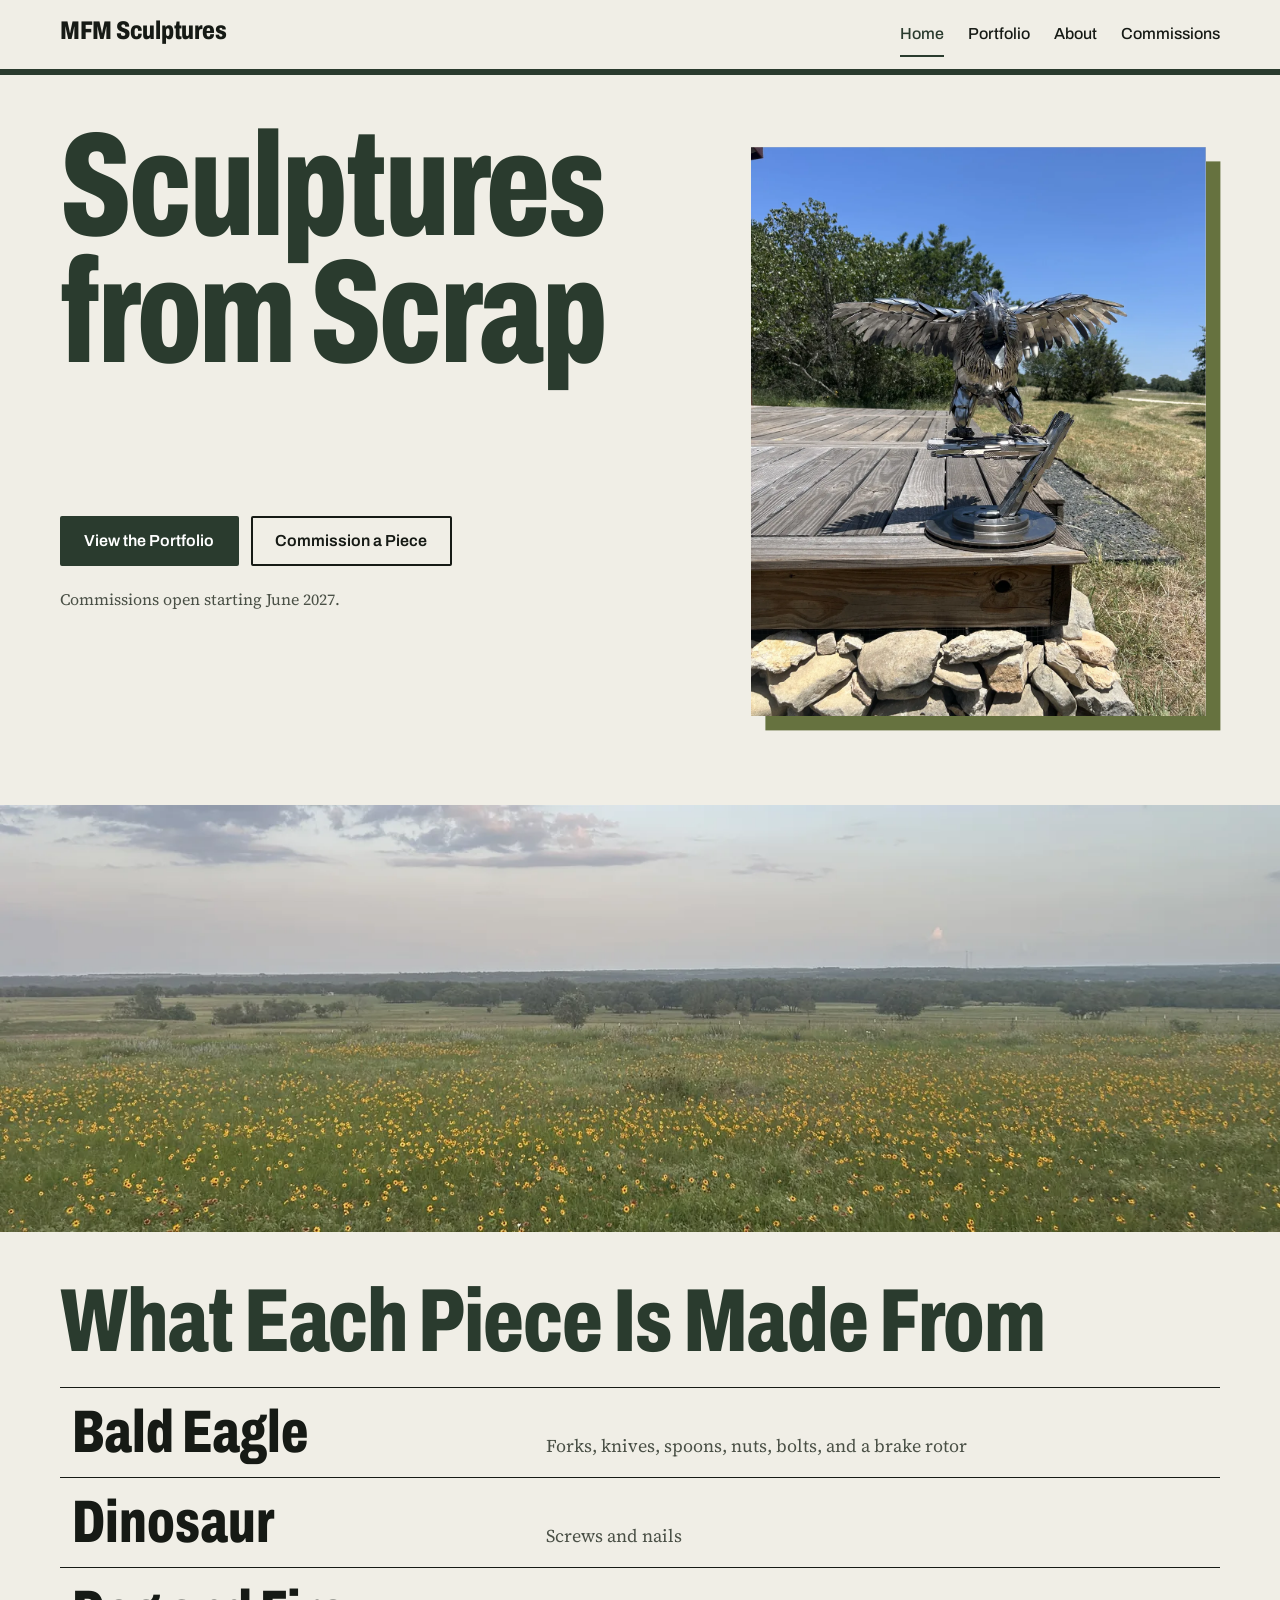
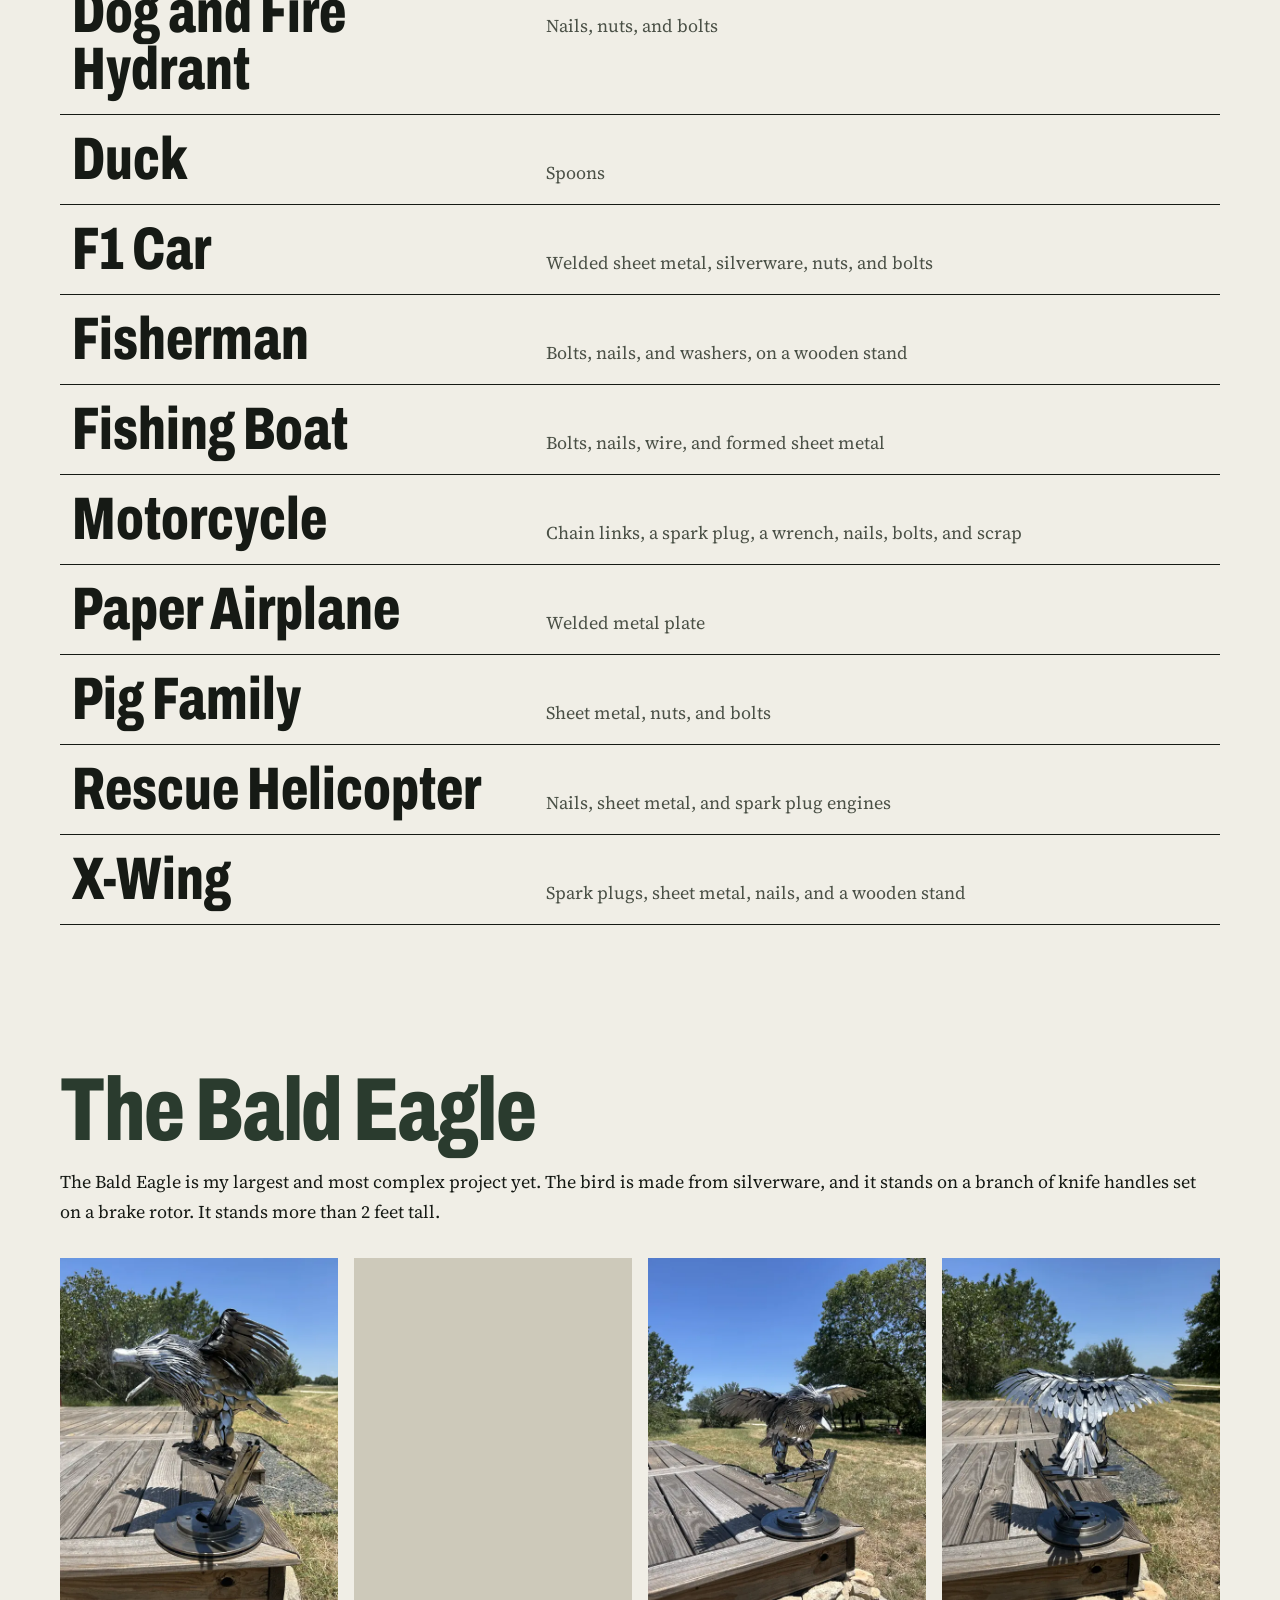
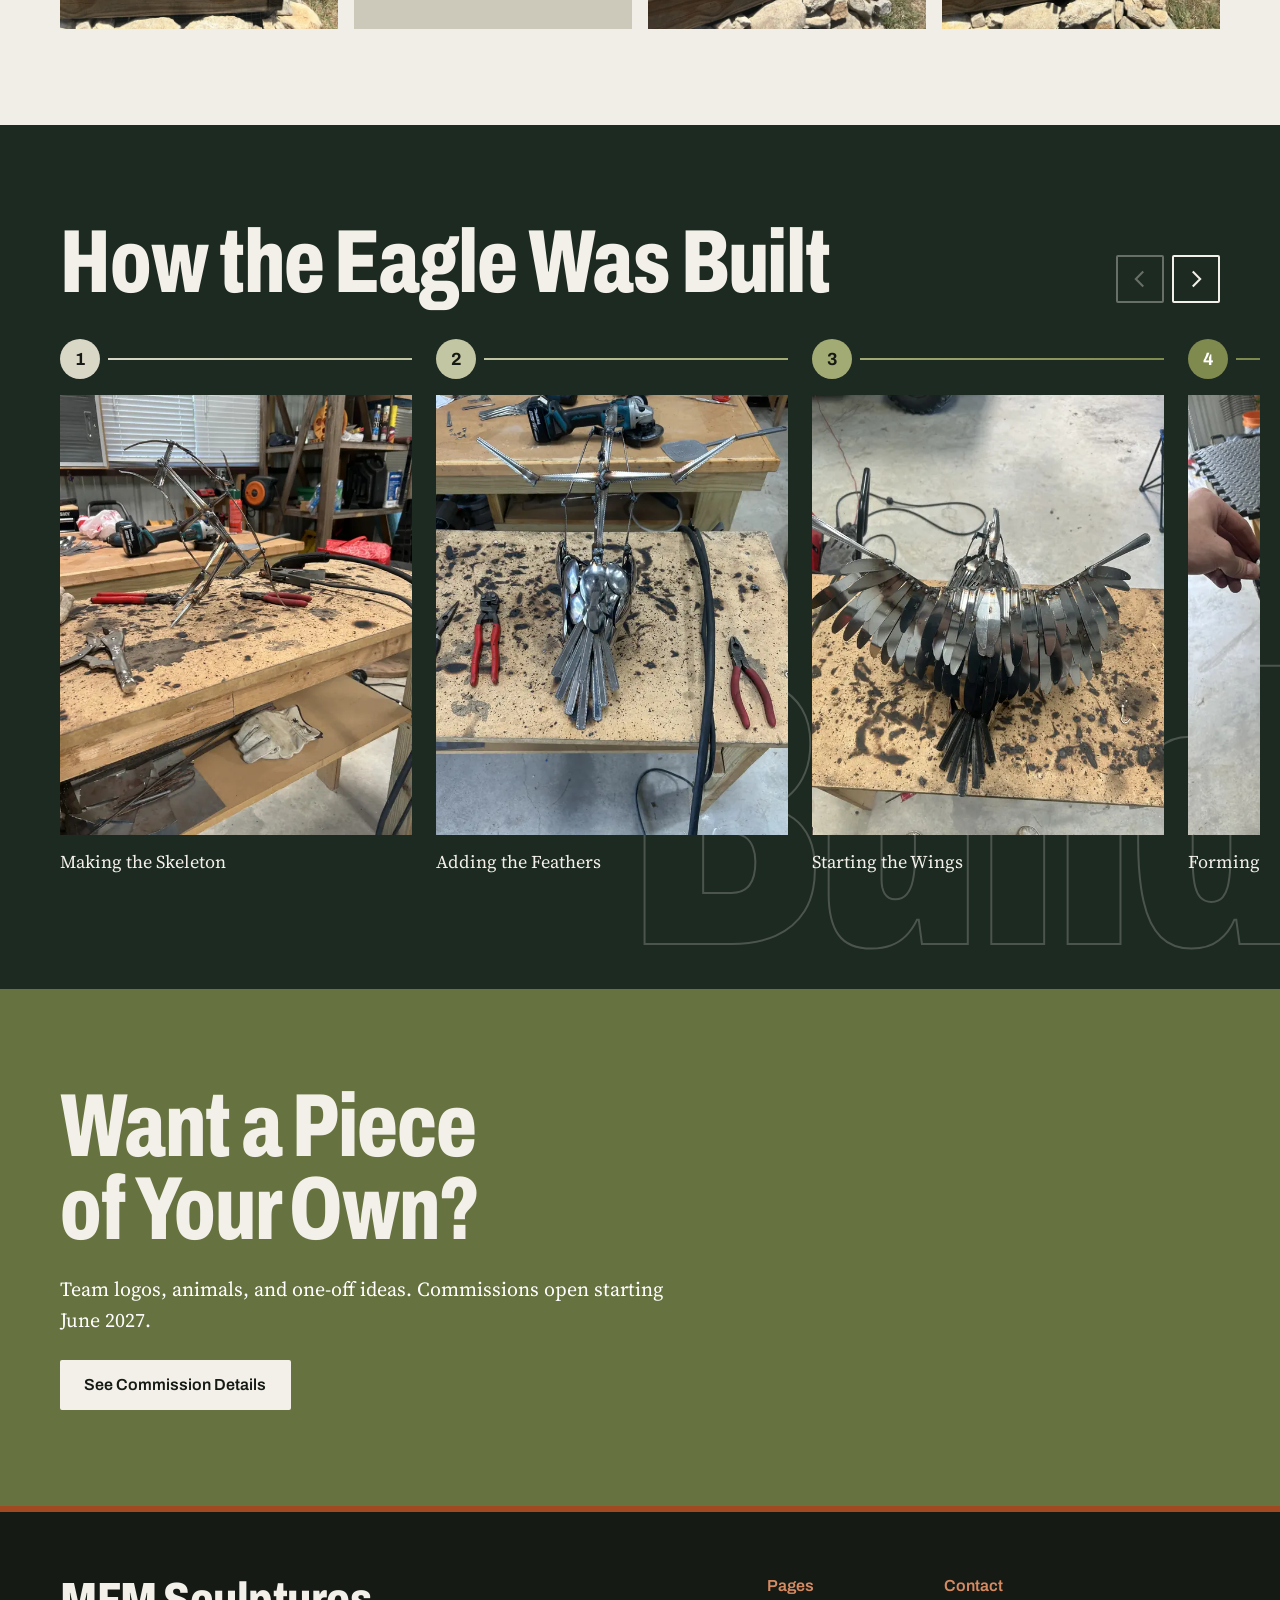
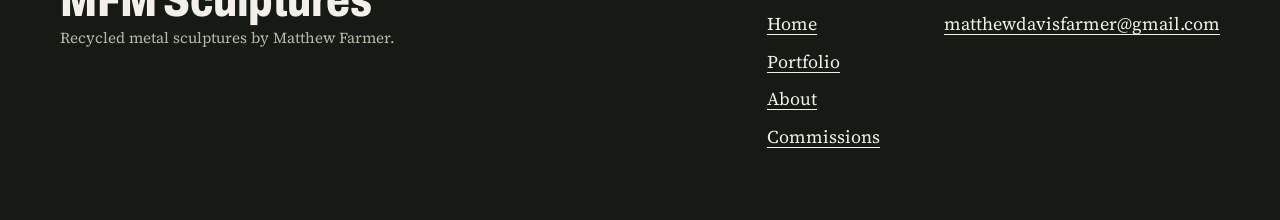
==== commit b0b849be: "Merge pull request #12 from mdf2023/eagle-step-7 Add step 7 to the eagle build and remove the subtit" ====
--- a/index.html
+++ b/index.html
@@ -89,7 +89,6 @@
         <div class="steps-head">
           <div>
             <h2 class="h2" id="process-title">How the Eagle Was Built</h2>
-            <p>Six steps, from bare frame to finished bird.</p>
           </div>
           <div class="steps-controls">
             <button class="icon-button" id="steps-prev" type="button" aria-label="Previous step" disabled><svg viewBox="0 0 24 24" fill="none" stroke="currentColor" stroke-width="2.5" stroke-linecap="square" aria-hidden="true"><path d="M15 4 7 12l8 8"/></svg></button>
@@ -141,10 +140,18 @@
           <li class="steps__item">
             <div class="steps__top">
               <span class="steps__marker" style="--heat:#a14a22;--heat-ink:#ffffff">6</span>
-              <span class="steps__rule" style="--heat:#a14a22;--heat-next:#a14a22"></span>
+              <span class="steps__rule" style="--heat:#a14a22;--heat-next:#d58a62"></span>
             </div>
             <img class="steps__photo" src="img/eagle-process-6-800.webp" srcset="img/eagle-process-6-800.webp 600w, img/eagle-process-6-1600.webp 1200w" sizes="(min-width: 400px) 352px, 78vw" width="1200" height="1600" alt="The finished eagle back on the workbench" loading="lazy" decoding="async">
             <p class="steps__label">The Finished Eagle</p>
+          </li>
+          <li class="steps__item">
+            <div class="steps__top">
+              <span class="steps__marker" style="--heat:#d58a62;--heat-ink:#161a15">7</span>
+              <span class="steps__rule" style="--heat:#d58a62;--heat-next:#d58a62"></span>
+            </div>
+            <img class="steps__photo" src="img/eagle-right-800.webp" srcset="img/eagle-right-800.webp 600w, img/eagle-right-1600.webp 1200w" sizes="(min-width: 400px) 352px, 78vw" width="1200" height="1600" alt="The finished bald eagle sculpture on a wooden deck outdoors, right view" loading="lazy" decoding="async">
+            <p class="steps__label">The Finished Eagle Outdoors</p>
           </li>
           </ol>
         </div>
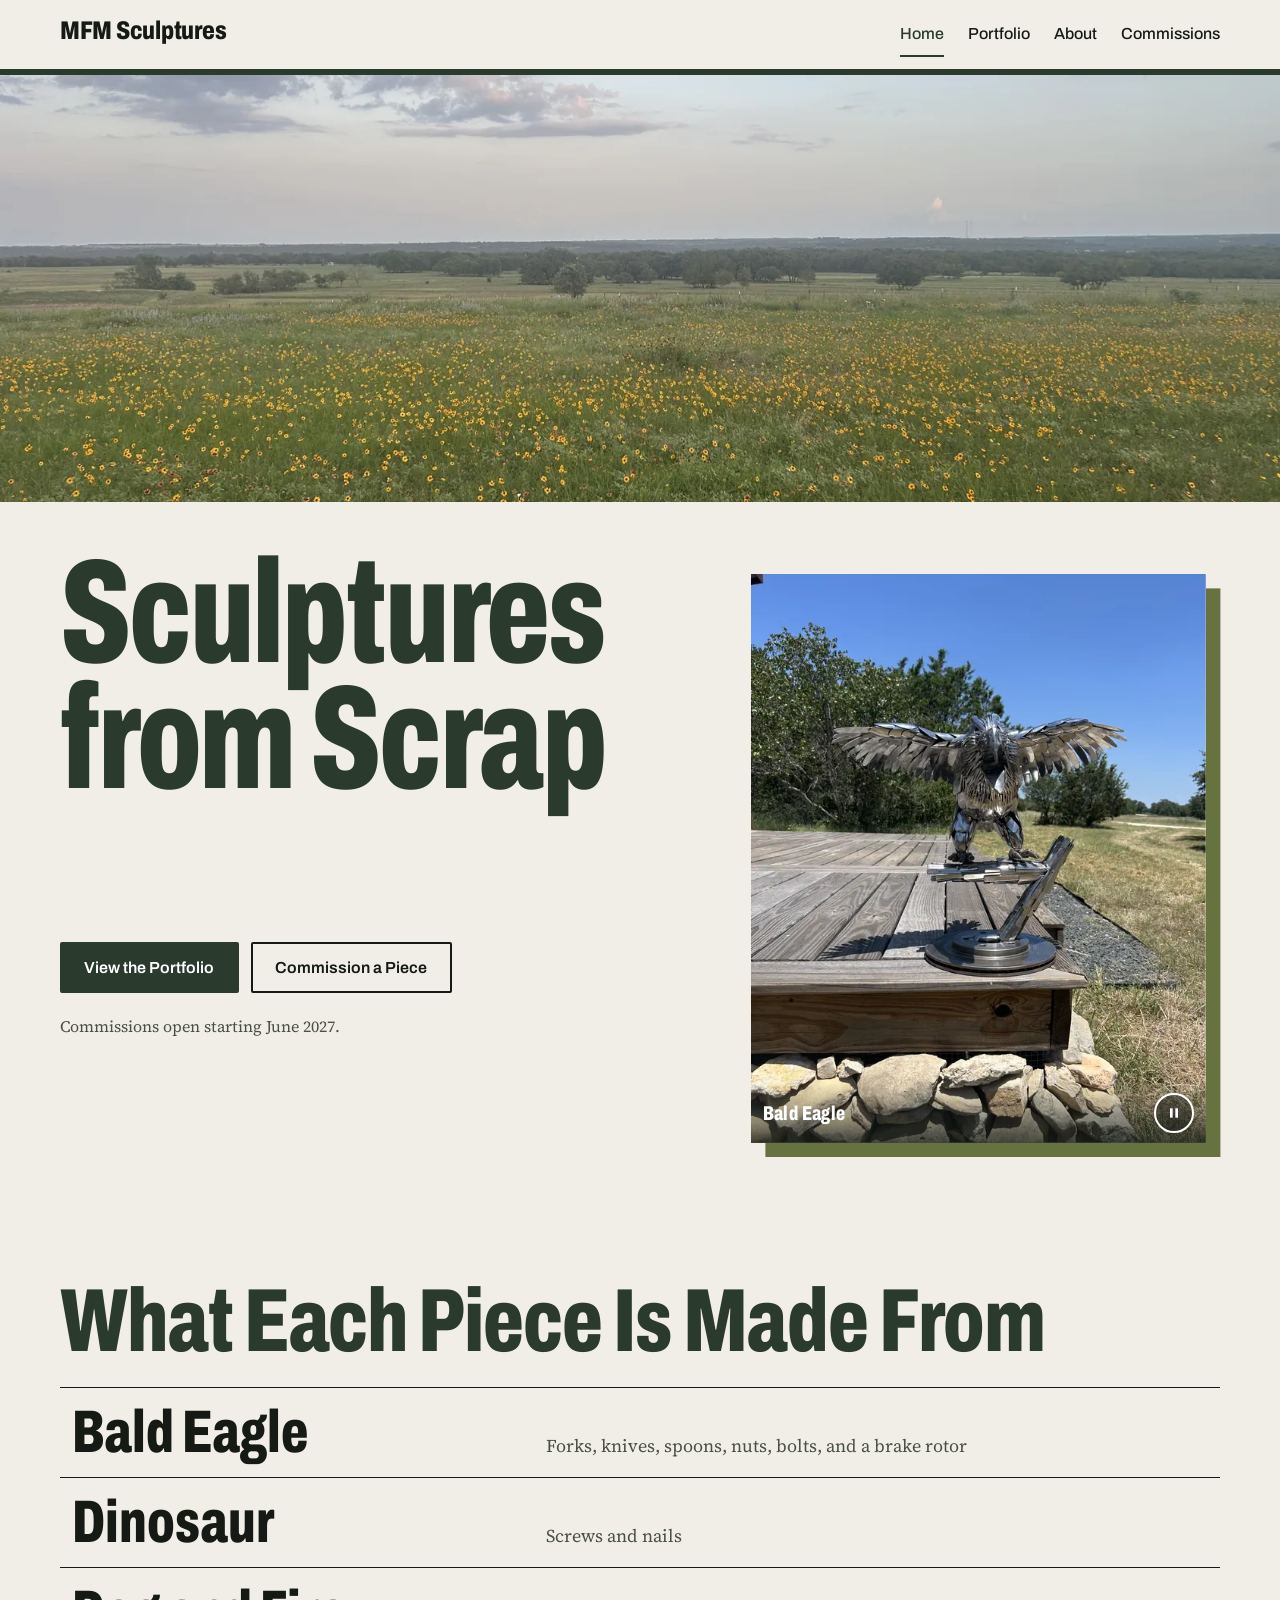
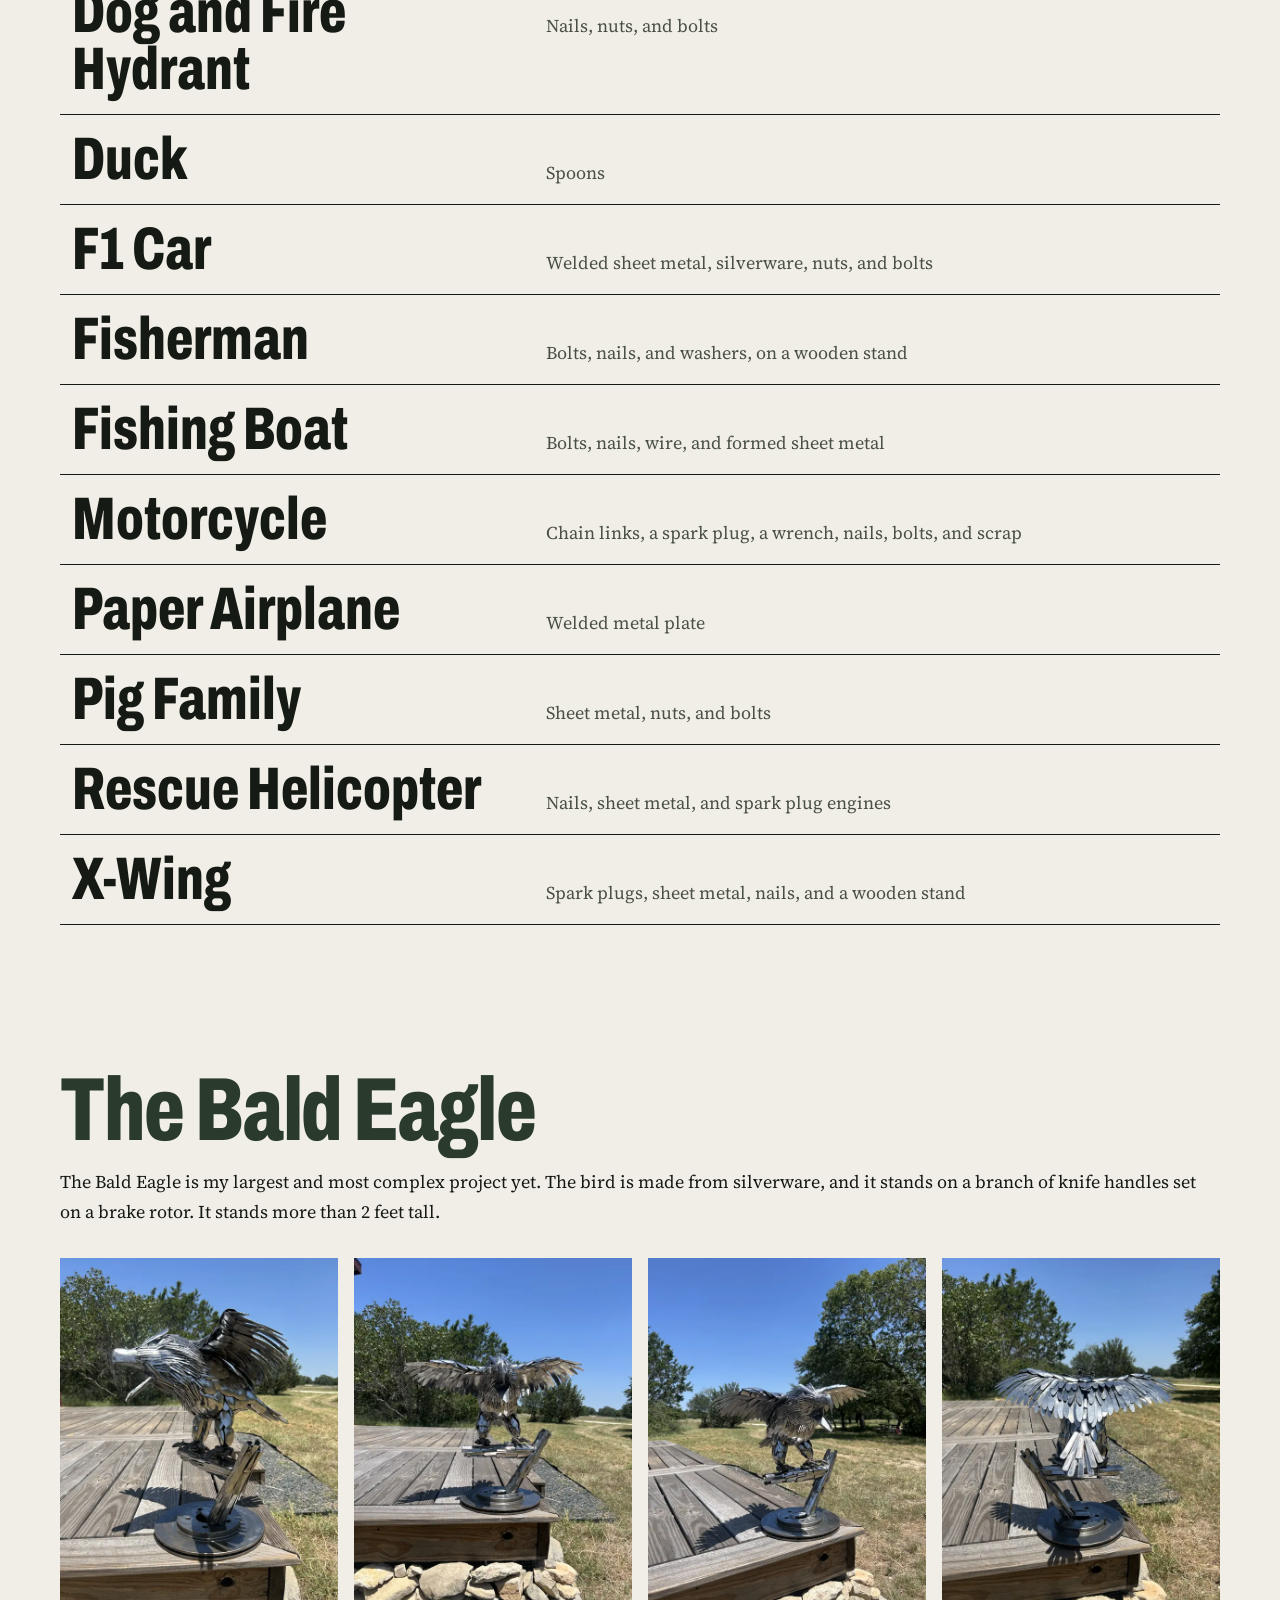
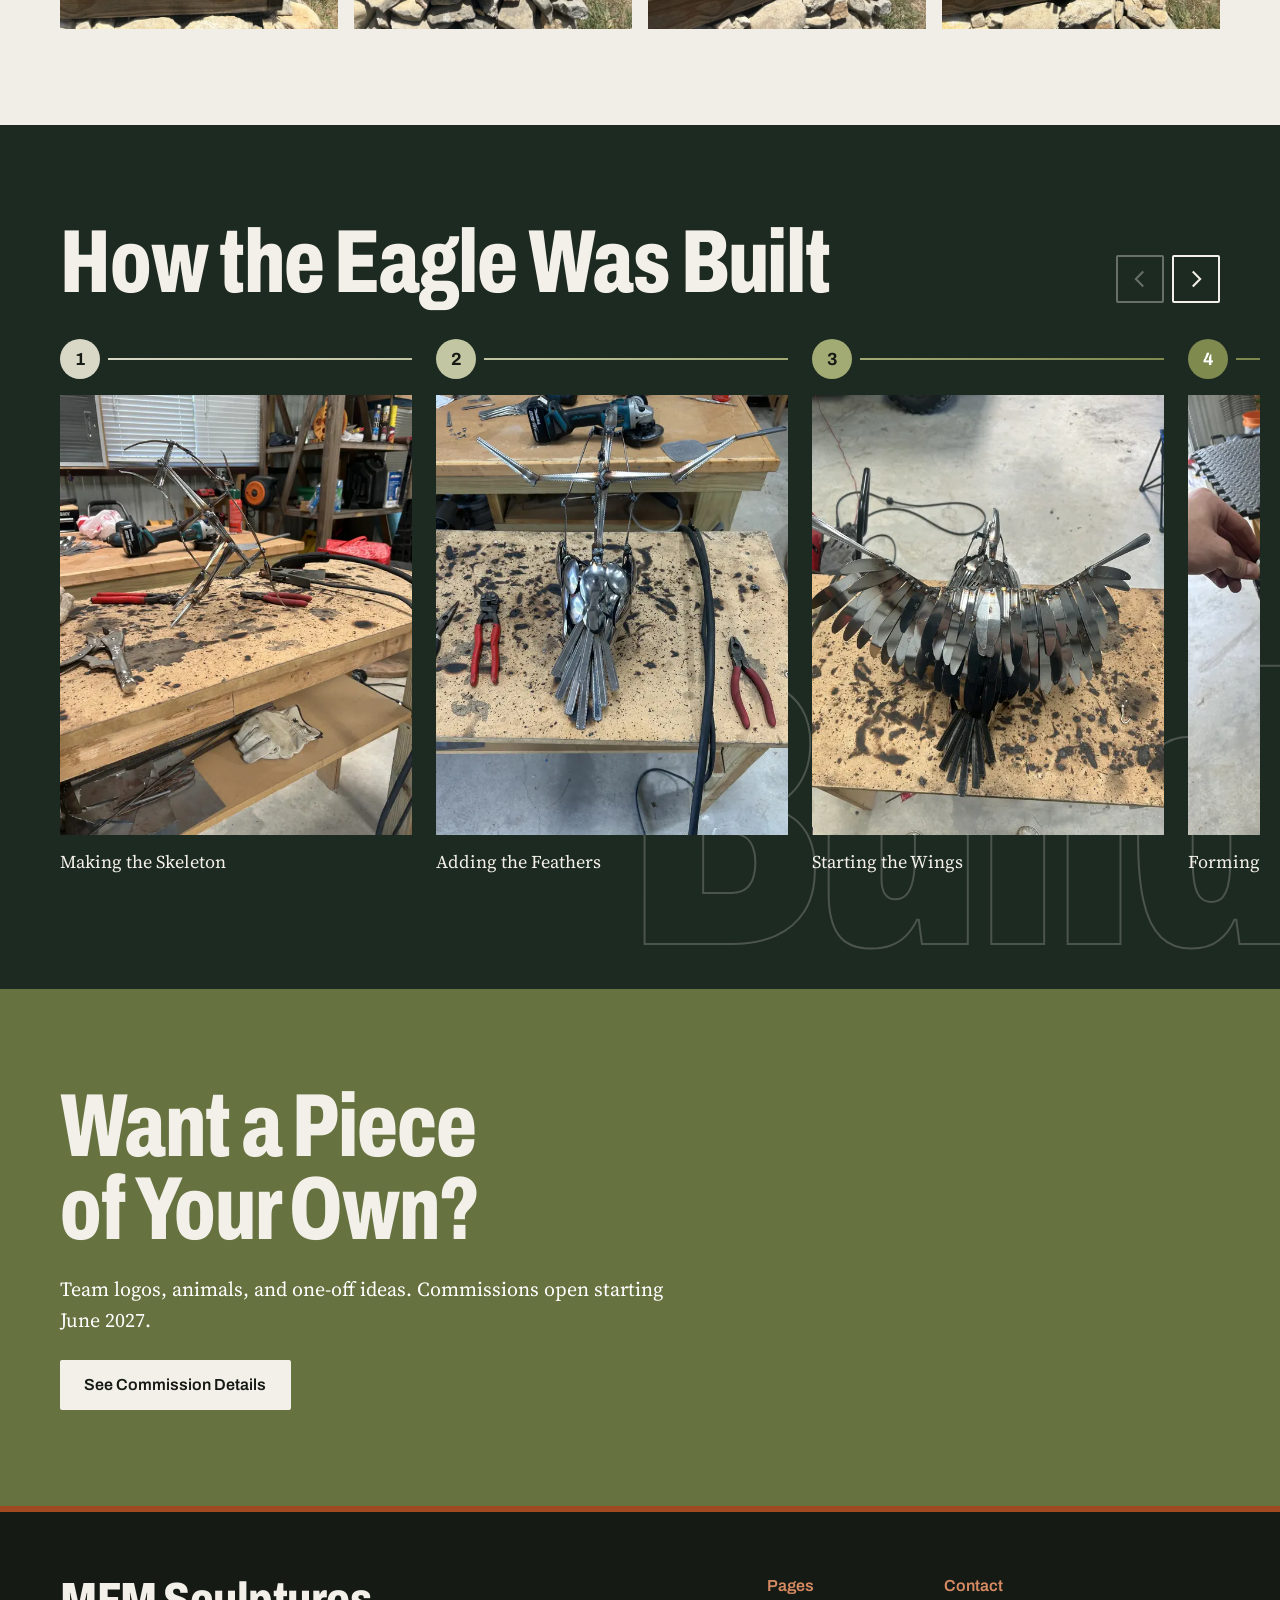
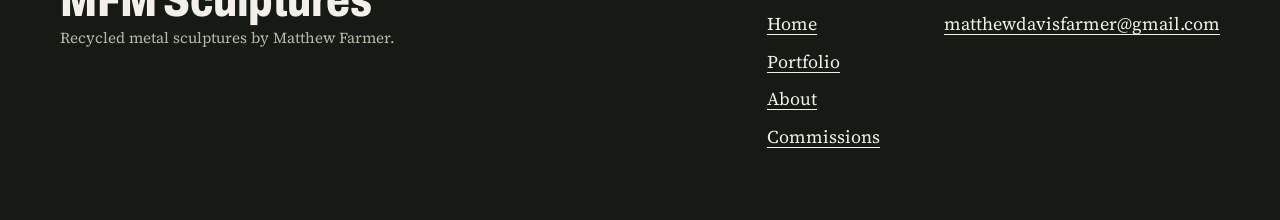
==== commit ee31ea5a: "Hero slideshow, banner under the menu, bigger even portfolio tiles, new commissions heading Co-Autho" ====
--- a/index.html
+++ b/index.html
@@ -33,10 +33,27 @@
     </div>
   </header>
   <main id="main">
+    <figure class="banner">
+      <img src="img/ranch-banner-800.webp" srcset="img/ranch-banner-800.webp 800w, img/ranch-banner-1600.webp 1600w" sizes="100vw" width="1600" height="533" alt="Wildflowers across open ranch land under an evening sky" loading="lazy" decoding="async">
+    </figure>
+
     <section class="hero" aria-labelledby="hero-title">
       <h1 class="hero__title" id="hero-title">Sculptures from Scrap</h1>
-      <figure class="hero__photo">
-        <img src="img/eagle-front-800.webp" srcset="img/eagle-front-800.webp 600w, img/eagle-front-1600.webp 1200w" sizes="(min-width: 860px) 54vw, 100vw" width="1200" height="1600" alt="Bald eagle sculpture made of silverware, on a wooden deck outdoors" fetchpriority="high">
+      <figure class="hero__photo" role="group" aria-roledescription="carousel" aria-label="Featured sculptures">
+        <div class="hero__slides">
+          <img class="hero__slide is-active" data-title="Bald Eagle" src="img/eagle-front-800.webp" srcset="img/eagle-front-800.webp 800w, img/eagle-front-1600.webp 1600w" sizes="(min-width: 860px) 54vw, 100vw" width="1200" height="1600" alt="Bald eagle sculpture made of silverware, on a wooden deck outdoors" fetchpriority="high">
+          <img class="hero__slide" data-title="F1 Car" src="img/f1-car-front-2-800.webp" srcset="img/f1-car-front-2-800.webp 800w, img/f1-car-front-2-1600.webp 1600w" sizes="(min-width: 860px) 54vw, 100vw" width="1600" height="1200" alt="F1 car sculpture made of welded sheet metal and silverware" loading="lazy" decoding="async">
+          <img class="hero__slide" data-title="Motorcycle" src="img/motorcycle-side-800.webp" srcset="img/motorcycle-side-800.webp 800w, img/motorcycle-side-1600.webp 1600w" sizes="(min-width: 860px) 54vw, 100vw" width="1600" height="1200" alt="Motorcycle sculpture made of chain links, a spark plug, and a wrench" loading="lazy" decoding="async">
+          <img class="hero__slide" data-title="Rescue Helicopter" src="img/helicopter-side-2-800.webp" srcset="img/helicopter-side-2-800.webp 800w, img/helicopter-side-2-1600.webp 1600w" sizes="(min-width: 860px) 54vw, 100vw" width="1600" height="1200" alt="Rescue helicopter sculpture made of nails, sheet metal, and spark plug engines" loading="lazy" decoding="async">
+          <img class="hero__slide" data-title="Fishing Boat" src="img/boat-800.webp" srcset="img/boat-800.webp 800w, img/boat-1600.webp 1600w" sizes="(min-width: 860px) 54vw, 100vw" width="1200" height="1600" alt="Fishing boat sculpture made of bolts, nails, wire, and sheet metal" loading="lazy" decoding="async">
+        </div>
+        <figcaption class="hero__caption">
+          <span class="hero__name" id="hero-name">Bald Eagle</span>
+          <button class="hero__pause" id="hero-pause" type="button" aria-label="Pause the slideshow" aria-pressed="false">
+            <svg class="hero__icon hero__icon--pause" viewBox="0 0 24 24" aria-hidden="true"><rect x="6" y="5" width="4" height="14"/><rect x="14" y="5" width="4" height="14"/></svg>
+            <svg class="hero__icon hero__icon--play" viewBox="0 0 24 24" aria-hidden="true"><path d="M7 4.5v15l12-7.5z"/></svg>
+          </button>
+        </figcaption>
       </figure>
       <div class="hero__body">
         <div class="button-row">
@@ -46,10 +63,6 @@
         <p class="hero__note">Commissions open starting June 2027.</p>
       </div>
     </section>
-
-    <figure class="banner">
-      <img src="img/ranch-banner-800.webp" srcset="img/ranch-banner-800.webp 800w, img/ranch-banner-1600.webp 1600w" sizes="100vw" width="1600" height="533" alt="Wildflowers across open ranch land under an evening sky" loading="lazy" decoding="async">
-    </figure>
 
     <section class="section section--tight-top" aria-labelledby="parts-title">
       <div class="wrap">
--- a/css/style.css
+++ b/css/style.css
@@ -348,11 +348,82 @@
   font-size: 1rem;
 }
 
-.hero__photo img {
+.hero__slides {
+  position: relative;
+  aspect-ratio: 4 / 5;
+  overflow: hidden;
+}
+
+/* Every slide is stacked in the same spot; only the active one is visible. */
+.hero__slide {
+  position: absolute;
+  inset: 0;
   width: 100%;
-  aspect-ratio: 4 / 5;
+  height: 100%;
   object-fit: cover;
-  object-position: 50% 40%;
+  object-position: 50% 45%;
+  opacity: 0;
+  transition: opacity 900ms ease;
+}
+
+.hero__slide.is-active {
+  opacity: 1;
+}
+
+.hero__caption {
+  position: absolute;
+  left: 0;
+  right: 0;
+  bottom: 0;
+  display: flex;
+  align-items: center;
+  justify-content: space-between;
+  gap: 1rem;
+  padding: 0.6rem 0.75rem;
+  background: linear-gradient(to top, rgba(22, 26, 21, 0.75), rgba(22, 26, 21, 0));
+  color: #fff;
+  pointer-events: none;
+}
+
+.hero__name {
+  font: 800 1.25rem / 1 var(--display);
+  font-stretch: 70%;
+  letter-spacing: 0.02em;
+}
+
+.hero__pause {
+  display: grid;
+  place-items: center;
+  width: 2.5rem;
+  height: 2.5rem;
+  padding: 0;
+  border: 2px solid #fff;
+  border-radius: 50%;
+  background: rgba(22, 26, 21, 0.45);
+  color: #fff;
+  cursor: pointer;
+  pointer-events: auto;
+}
+
+.hero__pause:hover,
+.hero__pause:focus-visible {
+  background: var(--accent);
+  border-color: var(--accent);
+}
+
+.hero__icon {
+  width: 1rem;
+  height: 1rem;
+  fill: currentColor;
+}
+
+.hero__icon--play,
+.hero__pause[aria-pressed="true"] .hero__icon--pause {
+  display: none;
+}
+
+.hero__pause[aria-pressed="true"] .hero__icon--play {
+  display: block;
 }
 
 @media (min-width: 860px) {
@@ -382,7 +453,7 @@
 
 /* One orchestrated moment on load: the photo wipes up, the headline rises. */
 @media (prefers-reduced-motion: no-preference) {
-  .hero__photo img {
+  .hero__slides {
     animation: wipe 1100ms cubic-bezier(0.2, 0.7, 0.2, 1) both;
   }
 
@@ -734,7 +805,7 @@
 .tiles {
   display: grid;
   grid-template-columns: minmax(0, 1fr);
-  gap: 0 2rem;
+  gap: 0 1.25rem;
   align-items: start;
   margin: 0;
   padding: 0 0 0.5rem;
@@ -755,7 +826,7 @@
 
 @media (min-width: 760px) {
   .timeline {
-    --rail: 9.5rem;
+    --rail: 9rem;
   }
 
   .year__label {
@@ -779,15 +850,15 @@
 }
 
 .year:first-child::before {
-  margin-top: 2.5rem;
+  margin-top: 1.25rem;
 }
 
 .year:first-child::after {
-  top: 2.5rem;
+  top: 1.25rem;
 }
 
 .year:first-child .year__label {
-  top: 2.5rem;
+  top: 1.25rem;
 }
 
 .tiles__item {
@@ -809,7 +880,26 @@
 
 .tile__photo {
   display: block;
+  /* Every tile photo is cropped to the same square so the grid looks even.
+     Change 1 / 1 to 4 / 5 for taller tiles, or 4 / 3 for wider ones. */
+  aspect-ratio: 1 / 1;
+  overflow: hidden;
   background: var(--ground-line);
+}
+
+.tile__photo img {
+  display: block;
+  width: 100%;
+  height: 100%;
+  object-fit: cover;
+}
+
+.wrap--wide {
+  /* Wider than the normal page width, with less side padding, so the
+     portfolio photos can be bigger on large screens. */
+  max-width: 1560px;
+  padding-left: clamp(1rem, 2.5vw, 2rem);
+  padding-right: clamp(1rem, 2.5vw, 2rem);
 }
 
 .tile__title {
@@ -1193,5 +1283,7 @@
 
 .band + .section--flush .notice.pull,
 .band + .section--flush .timeline.pull {
-  margin-top: calc(clamp(0.5rem, 2.3vw, 2rem) * -1);
-}
+  /* How far the first photos overlap the page title. Make the -0.35 bigger
+     (up to -1) for more overlap, smaller (down to 0) for none. */
+  margin-top: calc(clamp(0.5rem, 2.3vw, 2rem) * -0.35);
+}
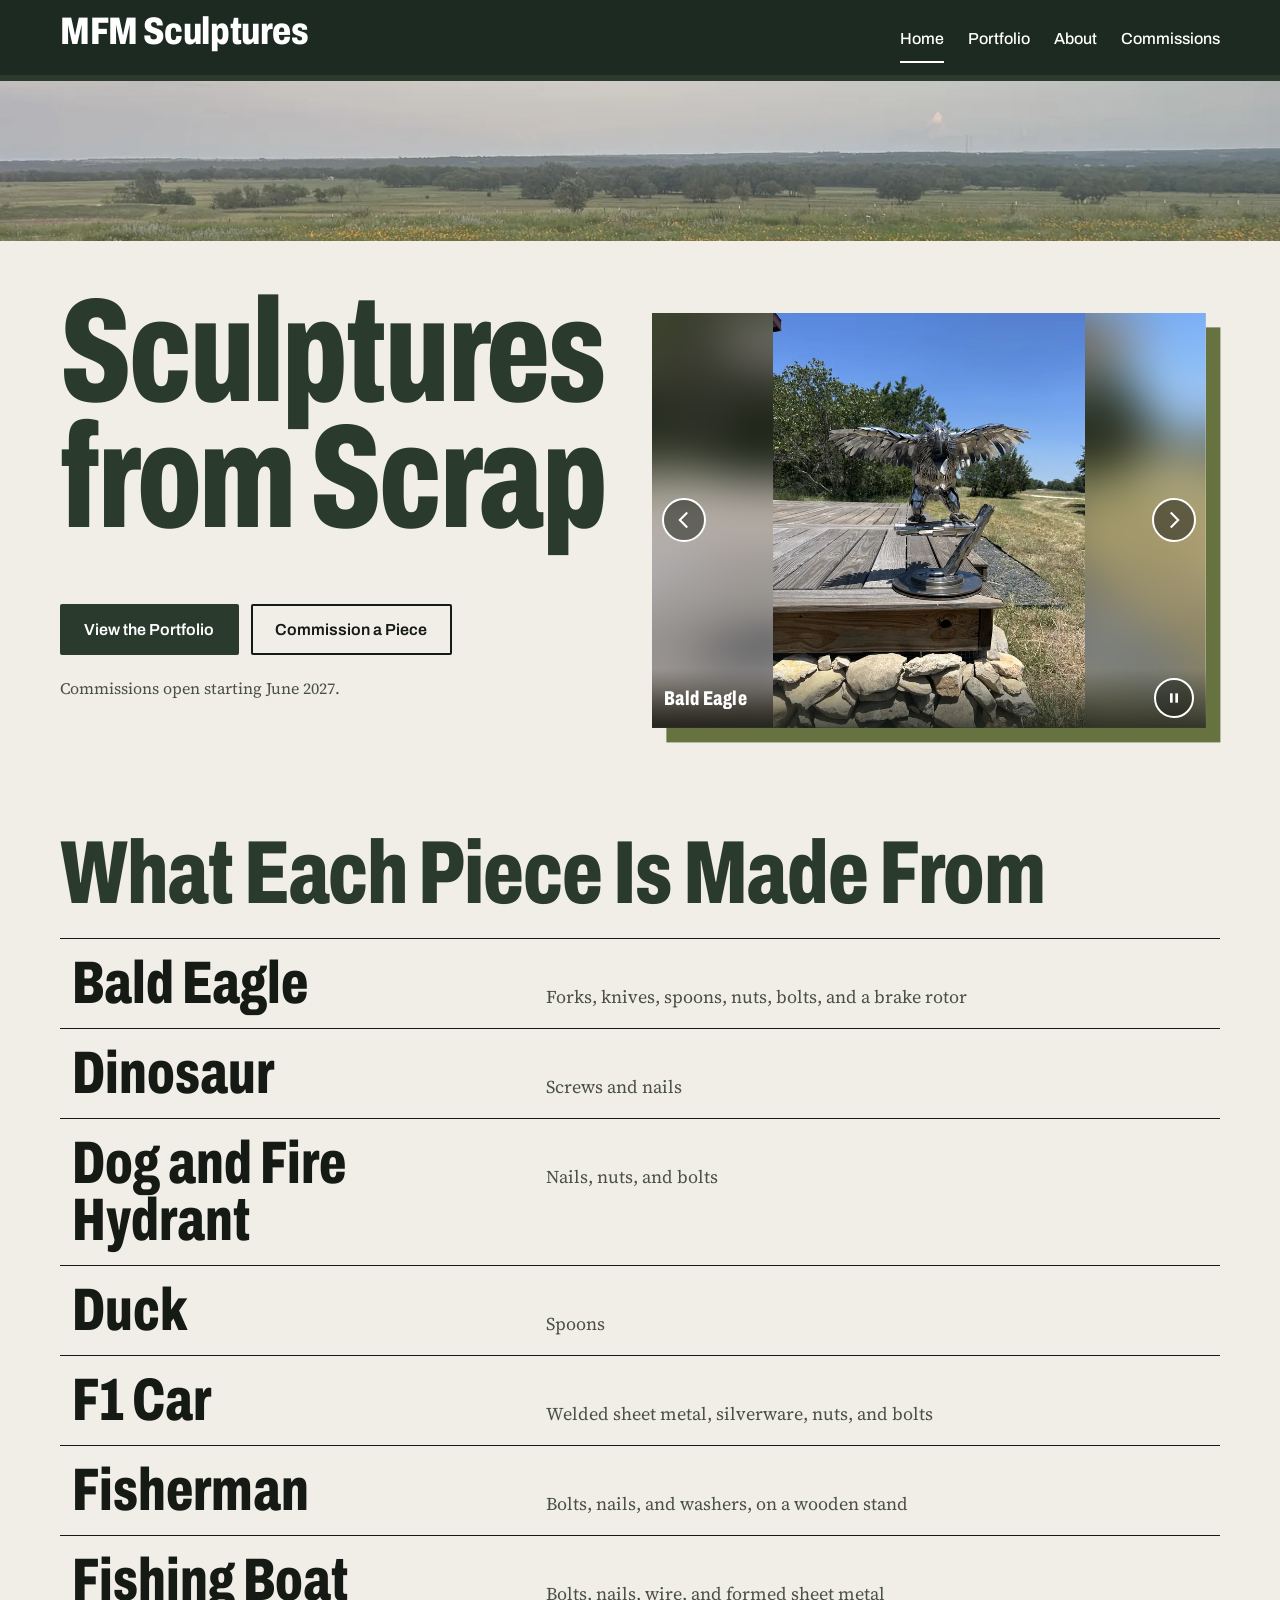
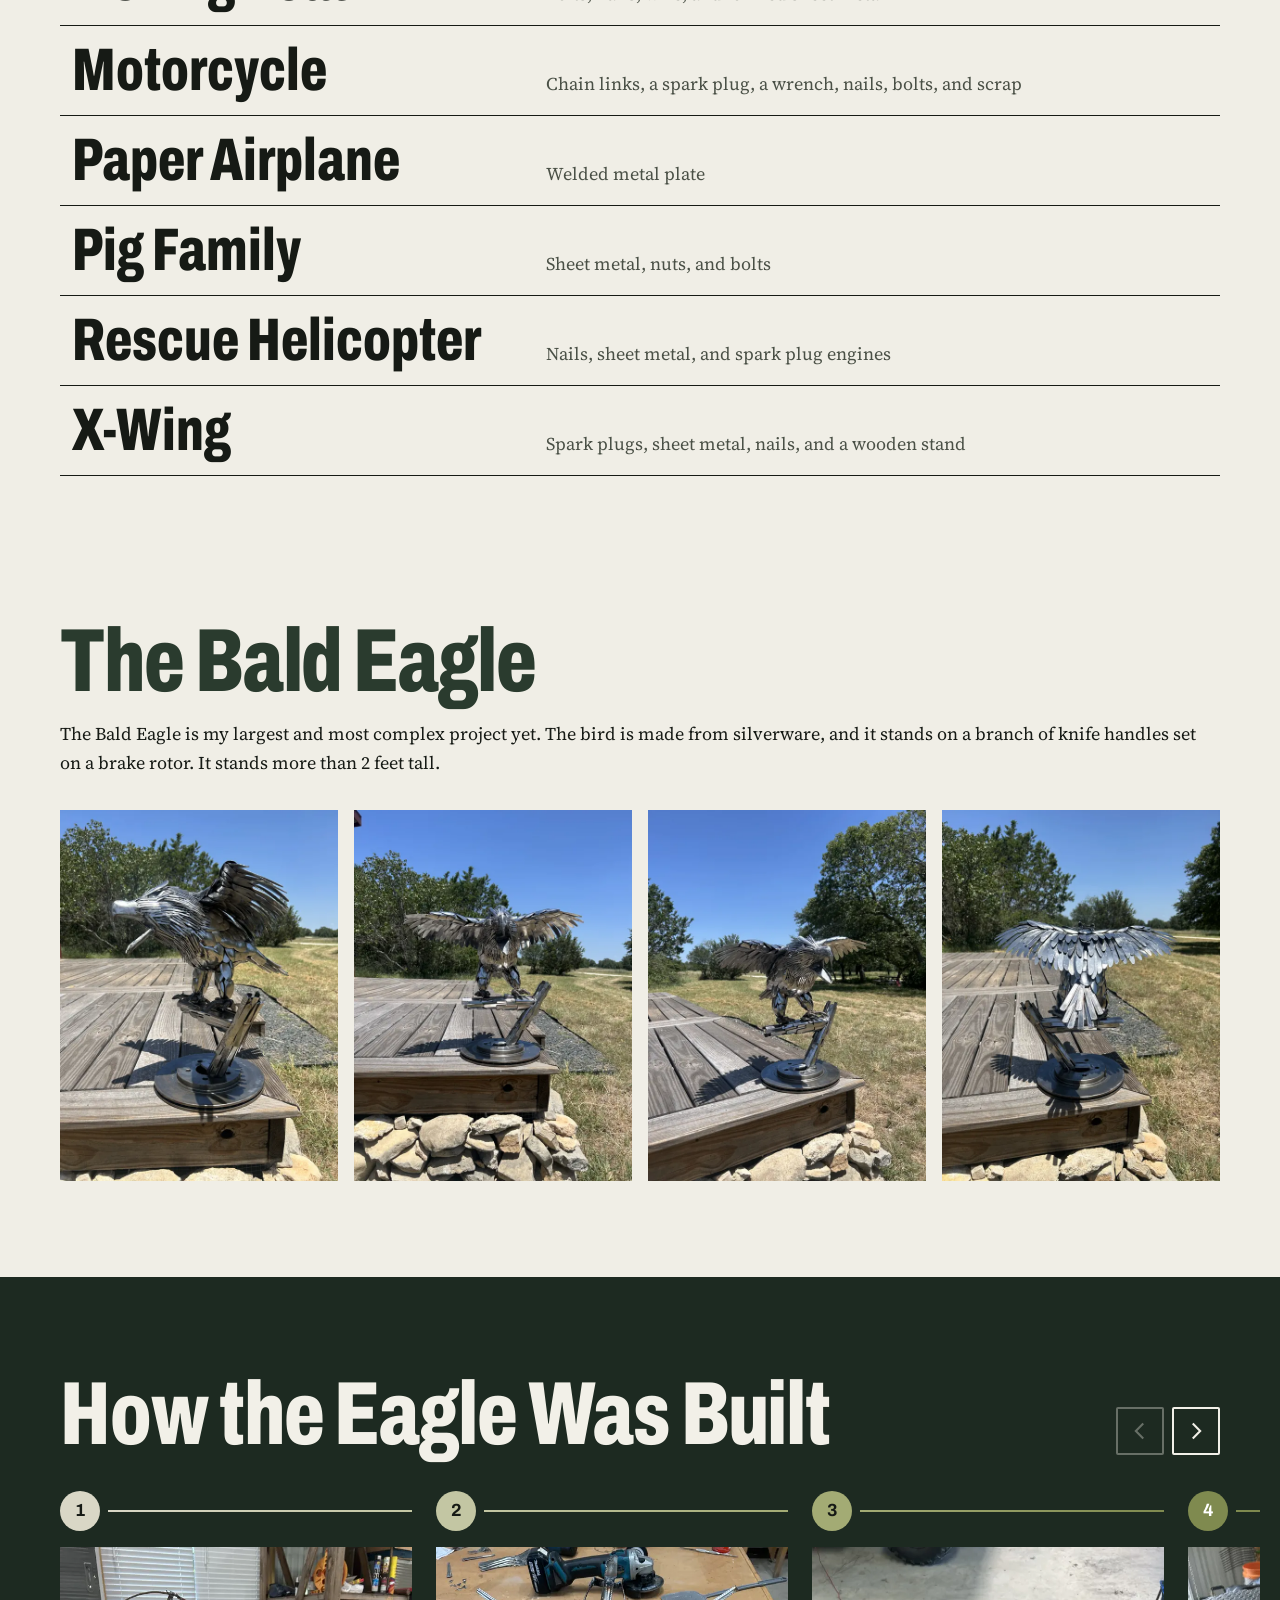
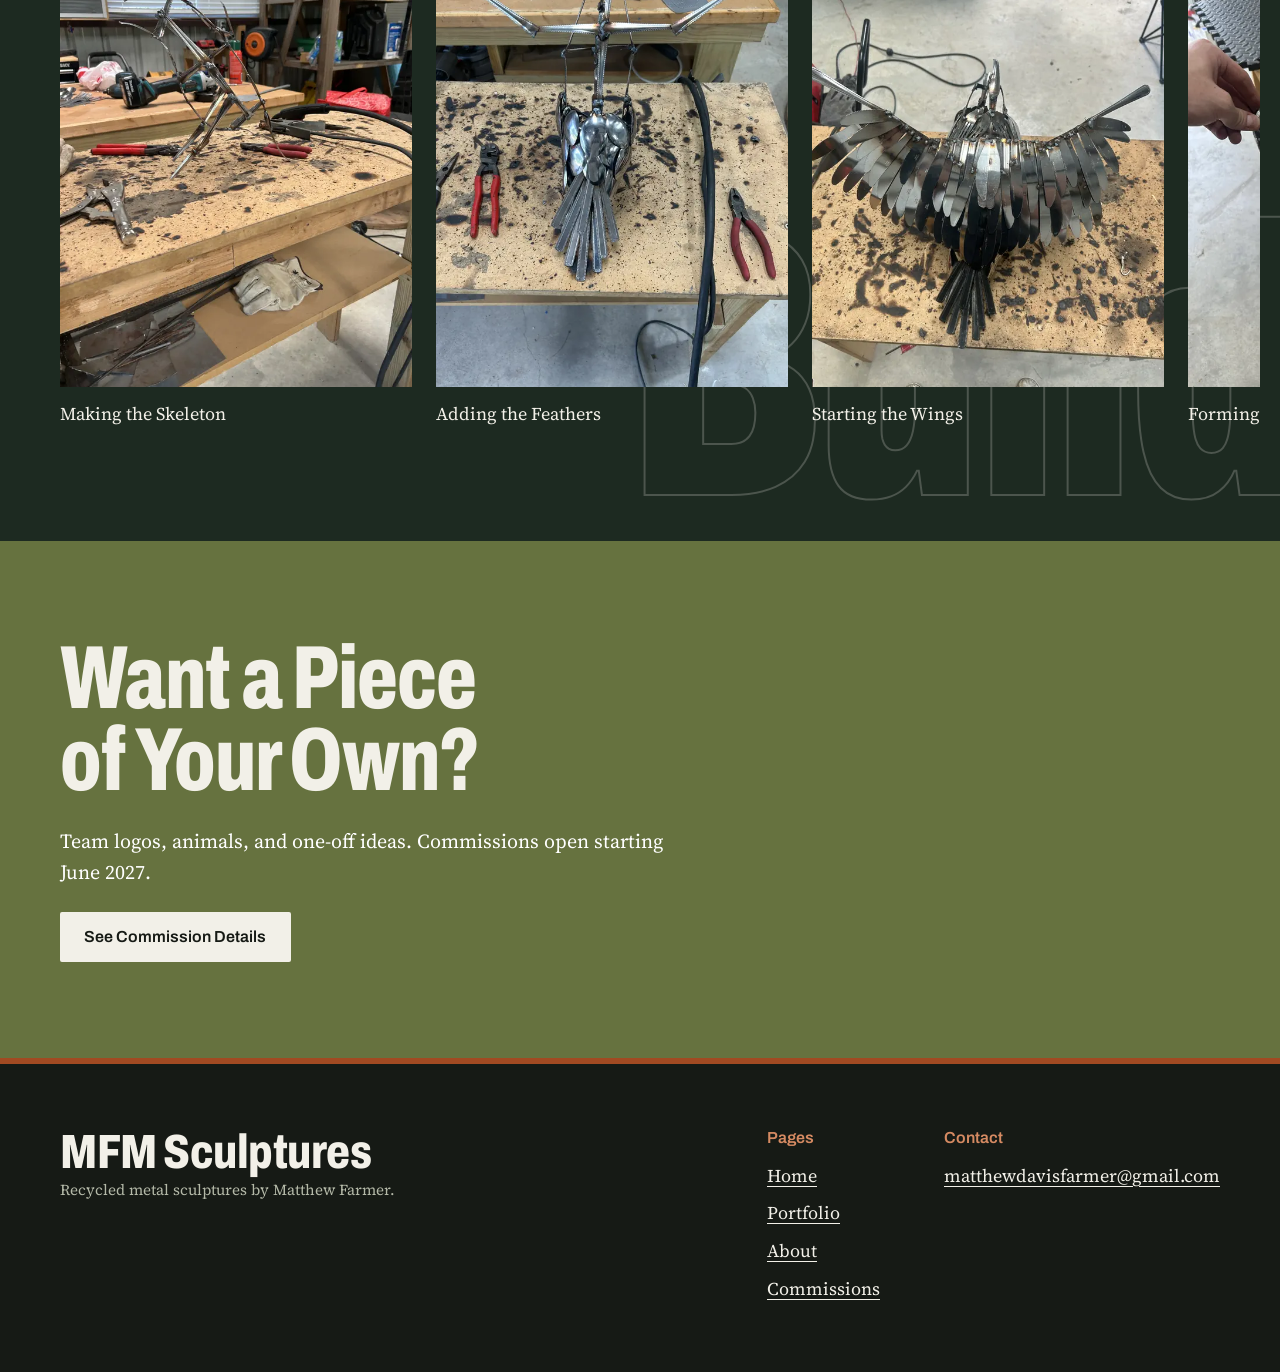
==== commit 9b67ce90: "Hero: arrows, swipe, wider and shorter photo that never crops; thinner banner; bigger logo with oran" ====
--- a/index.html
+++ b/index.html
@@ -34,19 +34,25 @@
   </header>
   <main id="main">
     <figure class="banner">
-      <img src="img/ranch-banner-800.webp" srcset="img/ranch-banner-800.webp 800w, img/ranch-banner-1600.webp 1600w" sizes="100vw" width="1600" height="533" alt="Wildflowers across open ranch land under an evening sky" loading="lazy" decoding="async">
+      <img src="img/ranch-banner-800.webp" srcset="img/ranch-banner-800.webp 800w, img/ranch-banner-1600.webp 1600w" sizes="100vw" width="1600" height="200" alt="Wildflowers across open ranch land under an evening sky" loading="lazy" decoding="async">
     </figure>
 
     <section class="hero" aria-labelledby="hero-title">
       <h1 class="hero__title" id="hero-title">Sculptures from Scrap</h1>
       <figure class="hero__photo" role="group" aria-roledescription="carousel" aria-label="Featured sculptures">
         <div class="hero__slides">
-          <img class="hero__slide is-active" data-title="Bald Eagle" src="img/eagle-front-800.webp" srcset="img/eagle-front-800.webp 800w, img/eagle-front-1600.webp 1600w" sizes="(min-width: 860px) 54vw, 100vw" width="1200" height="1600" alt="Bald eagle sculpture made of silverware, on a wooden deck outdoors" fetchpriority="high">
-          <img class="hero__slide" data-title="F1 Car" src="img/f1-car-front-2-800.webp" srcset="img/f1-car-front-2-800.webp 800w, img/f1-car-front-2-1600.webp 1600w" sizes="(min-width: 860px) 54vw, 100vw" width="1600" height="1200" alt="F1 car sculpture made of welded sheet metal and silverware" loading="lazy" decoding="async">
-          <img class="hero__slide" data-title="Motorcycle" src="img/motorcycle-side-800.webp" srcset="img/motorcycle-side-800.webp 800w, img/motorcycle-side-1600.webp 1600w" sizes="(min-width: 860px) 54vw, 100vw" width="1600" height="1200" alt="Motorcycle sculpture made of chain links, a spark plug, and a wrench" loading="lazy" decoding="async">
-          <img class="hero__slide" data-title="Rescue Helicopter" src="img/helicopter-side-2-800.webp" srcset="img/helicopter-side-2-800.webp 800w, img/helicopter-side-2-1600.webp 1600w" sizes="(min-width: 860px) 54vw, 100vw" width="1600" height="1200" alt="Rescue helicopter sculpture made of nails, sheet metal, and spark plug engines" loading="lazy" decoding="async">
-          <img class="hero__slide" data-title="Fishing Boat" src="img/boat-800.webp" srcset="img/boat-800.webp 800w, img/boat-1600.webp 1600w" sizes="(min-width: 860px) 54vw, 100vw" width="1200" height="1600" alt="Fishing boat sculpture made of bolts, nails, wire, and sheet metal" loading="lazy" decoding="async">
-        </div>
+          <div class="hero__slide is-active" data-title="Bald Eagle"><span class="hero__fill" style="background-image: url('img/eagle-front-800.webp')" aria-hidden="true"></span><img class="hero__img" src="img/eagle-front-800.webp" srcset="img/eagle-front-800.webp 800w, img/eagle-front-1600.webp 1600w" sizes="(min-width: 860px) 48vw, 100vw" width="1200" height="1600" alt="Bald eagle sculpture made of silverware, on a wooden deck outdoors" fetchpriority="high"></div>
+          <div class="hero__slide" data-title="F1 Car"><span class="hero__fill" style="background-image: url('img/f1-car-front-2-800.webp')" aria-hidden="true"></span><img class="hero__img" src="img/f1-car-front-2-800.webp" srcset="img/f1-car-front-2-800.webp 800w, img/f1-car-front-2-1600.webp 1600w" sizes="(min-width: 860px) 48vw, 100vw" width="1600" height="1200" alt="F1 car sculpture made of welded sheet metal and silverware" loading="lazy" decoding="async"></div>
+          <div class="hero__slide" data-title="Motorcycle"><span class="hero__fill" style="background-image: url('img/motorcycle-side-800.webp')" aria-hidden="true"></span><img class="hero__img" src="img/motorcycle-side-800.webp" srcset="img/motorcycle-side-800.webp 800w, img/motorcycle-side-1600.webp 1600w" sizes="(min-width: 860px) 48vw, 100vw" width="1600" height="1200" alt="Motorcycle sculpture made of chain links, a spark plug, and a wrench" loading="lazy" decoding="async"></div>
+          <div class="hero__slide" data-title="Rescue Helicopter"><span class="hero__fill" style="background-image: url('img/helicopter-side-2-800.webp')" aria-hidden="true"></span><img class="hero__img" src="img/helicopter-side-2-800.webp" srcset="img/helicopter-side-2-800.webp 800w, img/helicopter-side-2-1600.webp 1600w" sizes="(min-width: 860px) 48vw, 100vw" width="1600" height="1200" alt="Rescue helicopter sculpture made of nails, sheet metal, and spark plug engines" loading="lazy" decoding="async"></div>
+          <div class="hero__slide" data-title="Fishing Boat"><span class="hero__fill" style="background-image: url('img/boat-800.webp')" aria-hidden="true"></span><img class="hero__img" src="img/boat-800.webp" srcset="img/boat-800.webp 800w, img/boat-1600.webp 1600w" sizes="(min-width: 860px) 48vw, 100vw" width="1200" height="1600" alt="Fishing boat sculpture made of bolts, nails, wire, and sheet metal" loading="lazy" decoding="async"></div>
+        </div>
+        <button class="hero__nav hero__nav--prev" id="hero-prev" type="button" aria-label="Previous photo">
+          <svg viewBox="0 0 24 24" fill="none" stroke="currentColor" stroke-width="2.5" stroke-linecap="square" aria-hidden="true"><path d="M15 4 7 12l8 8"/></svg>
+        </button>
+        <button class="hero__nav hero__nav--next" id="hero-next" type="button" aria-label="Next photo">
+          <svg viewBox="0 0 24 24" fill="none" stroke="currentColor" stroke-width="2.5" stroke-linecap="square" aria-hidden="true"><path d="m9 4 8 8-8 8"/></svg>
+        </button>
         <figcaption class="hero__caption">
           <span class="hero__name" id="hero-name">Bald Eagle</span>
           <button class="hero__pause" id="hero-pause" type="button" aria-label="Pause the slideshow" aria-pressed="false">
--- a/css/style.css
+++ b/css/style.css
@@ -204,6 +204,8 @@
 /* Header */
 
 .site-header {
+  /* Same dark green as the eagle build section (--scale). */
+  background: var(--scale);
   border-bottom: 6px solid var(--forest);
 }
 
@@ -219,11 +221,18 @@
 }
 
 .wordmark {
-  color: var(--ink);
-  font: 800 1.6rem/1 var(--display);
+  color: #fff;
+  /* Logo size: change the 2.4rem. */
+  font: 800 2.4rem/1 var(--display);
   font-stretch: 78%;
   letter-spacing: -0.01em;
   text-decoration: none;
+  transition: color 150ms ease;
+}
+
+.wordmark:hover,
+.wordmark:focus-visible {
+  color: var(--accent-soft);
 }
 
 .site-nav {
@@ -235,19 +244,20 @@
 .site-nav a {
   padding: 0.85rem 0;
   border-bottom: 2px solid transparent;
-  color: var(--ink);
+  color: #fff;
   font: 500 1rem/1 var(--display);
   text-decoration: none;
 }
 
+/* Menu links are white, and turn orange when you hover over them. */
 .site-nav a:hover {
-  border-bottom-color: var(--accent);
-  color: var(--accent);
+  border-bottom-color: var(--accent-soft);
+  color: var(--accent-soft);
 }
 
 .site-nav a[aria-current="page"] {
-  border-bottom-color: var(--forest);
-  color: var(--forest);
+  border-bottom-color: #fff;
+  color: #fff;
 }
 
 /* Buttons */
@@ -306,7 +316,7 @@
   display: grid;
   max-width: var(--max);
   margin: 0 auto;
-  padding: clamp(1.5rem, 4vw, 3rem) var(--gutter) clamp(3rem, 7vw, 6rem);
+  padding: clamp(1.5rem, 4vw, 3rem) var(--gutter) clamp(2rem, 4.5vw, 3.5rem);
 }
 
 .hero__title {
@@ -350,24 +360,81 @@
 
 .hero__slides {
   position: relative;
-  aspect-ratio: 4 / 5;
+  /* Hero photo shape: width / height. Phones use 5 / 4, wider screens 4 / 3
+     (see the media query below). Bigger first number = wider and shorter. */
+  aspect-ratio: 5 / 4;
   overflow: hidden;
-}
-
-/* Every slide is stacked in the same spot; only the active one is visible. */
+  touch-action: pan-y; /* lets you swipe sideways on a phone, scroll up and down as usual */
+}
+
+/* Every slide is stacked in the same spot; only the active one is visible.
+   The photo is never cropped: it is fitted inside the box, and the space
+   around it is filled with a blurred copy of the same photo so the colors
+   match. */
 .hero__slide {
+  position: absolute;
+  inset: 0;
+  overflow: hidden;
+  background: var(--ground-line);
+  opacity: 0;
+  transition: opacity 900ms ease;
+}
+
+.hero__fill {
+  position: absolute;
+  inset: -12%;
+  background-position: center;
+  background-size: cover;
+  filter: blur(24px) saturate(1.1);
+}
+
+.hero__slide.is-active {
+  opacity: 1;
+}
+
+.hero__img {
   position: absolute;
   inset: 0;
   width: 100%;
   height: 100%;
-  object-fit: cover;
-  object-position: 50% 45%;
-  opacity: 0;
-  transition: opacity 900ms ease;
-}
-
-.hero__slide.is-active {
-  opacity: 1;
+  object-fit: contain;
+}
+
+/* Arrow buttons on the sides of the photo. */
+.hero__nav {
+  position: absolute;
+  top: 50%;
+  z-index: 2;
+  display: grid;
+  place-items: center;
+  width: 2.75rem;
+  height: 2.75rem;
+  padding: 0;
+  transform: translateY(-50%);
+  border: 2px solid #fff;
+  border-radius: 50%;
+  background: rgba(22, 26, 21, 0.5);
+  color: #fff;
+  cursor: pointer;
+}
+
+.hero__nav--prev {
+  left: 0.6rem;
+}
+
+.hero__nav--next {
+  right: 0.6rem;
+}
+
+.hero__nav:hover,
+.hero__nav:focus-visible {
+  border-color: var(--accent);
+  background: var(--accent);
+}
+
+.hero__nav svg {
+  width: 1.25rem;
+  height: 1.25rem;
 }
 
 .hero__caption {
@@ -438,10 +505,16 @@
   }
 
   .hero__photo {
-    grid-column: 8 / 13;
+    /* Photo columns: "7 / 13" starts at column 7 and ends at column 12.
+       Use "6 / 13" for a wider photo, "8 / 13" for a narrower one. */
+    grid-column: 7 / 13;
     grid-row: 1 / span 2;
     align-self: start;
     margin: 1.5rem 0.9rem 0 0;
+  }
+
+  .hero__slides {
+    aspect-ratio: 4 / 3;
   }
 
   .hero__body {
@@ -491,13 +564,18 @@
 .banner img {
   display: block;
   width: 100%;
-  aspect-ratio: 3 / 1;
+  /* Banner height: width / height. Bigger first number = shorter banner
+     (3 / 1 is tall, 5 / 1 is medium, 8 / 1 is a thin strip). */
+  aspect-ratio: 8 / 1;
   object-fit: cover;
+  /* Keeps the horizon in view when the photo is cropped. The second number
+     moves the crop up (smaller) or down (bigger). */
+  object-position: 50% 34%;
 }
 
 @media (max-width: 600px) {
   .banner img {
-    aspect-ratio: 2 / 1;
+    aspect-ratio: 5 / 1;
   }
 }
 
@@ -1254,6 +1332,29 @@
   padding: clamp(1.5rem, 4vw, 3rem) 0 0;
 }
 
+/* Outlined ghost word in a page banner. The word comes from the band's
+   data-ghost="..." in the HTML, so you change it there, not here. The
+   photos below cover the lower part of it, like the build section. */
+.band[data-ghost] {
+  position: relative;
+  overflow: hidden;
+}
+
+.band[data-ghost]::before {
+  content: attr(data-ghost);
+  content: attr(data-ghost) / "";
+  position: absolute;
+  right: -0.03em;
+  bottom: 0.05em;
+  color: transparent;
+  /* Same size as the page title so the word fits inside the banner. */
+  font: 800 clamp(4.25rem, 19vw, 16rem) / 0.8 var(--display);
+  font-stretch: 66%;
+  letter-spacing: -0.015em;
+  -webkit-text-stroke: 2px rgba(240, 238, 230, 0.22);
+  pointer-events: none;
+}
+
 .band__lede {
   max-width: 34ch;
   margin: 0 0 clamp(0.5rem, 2vw, 1.25rem);
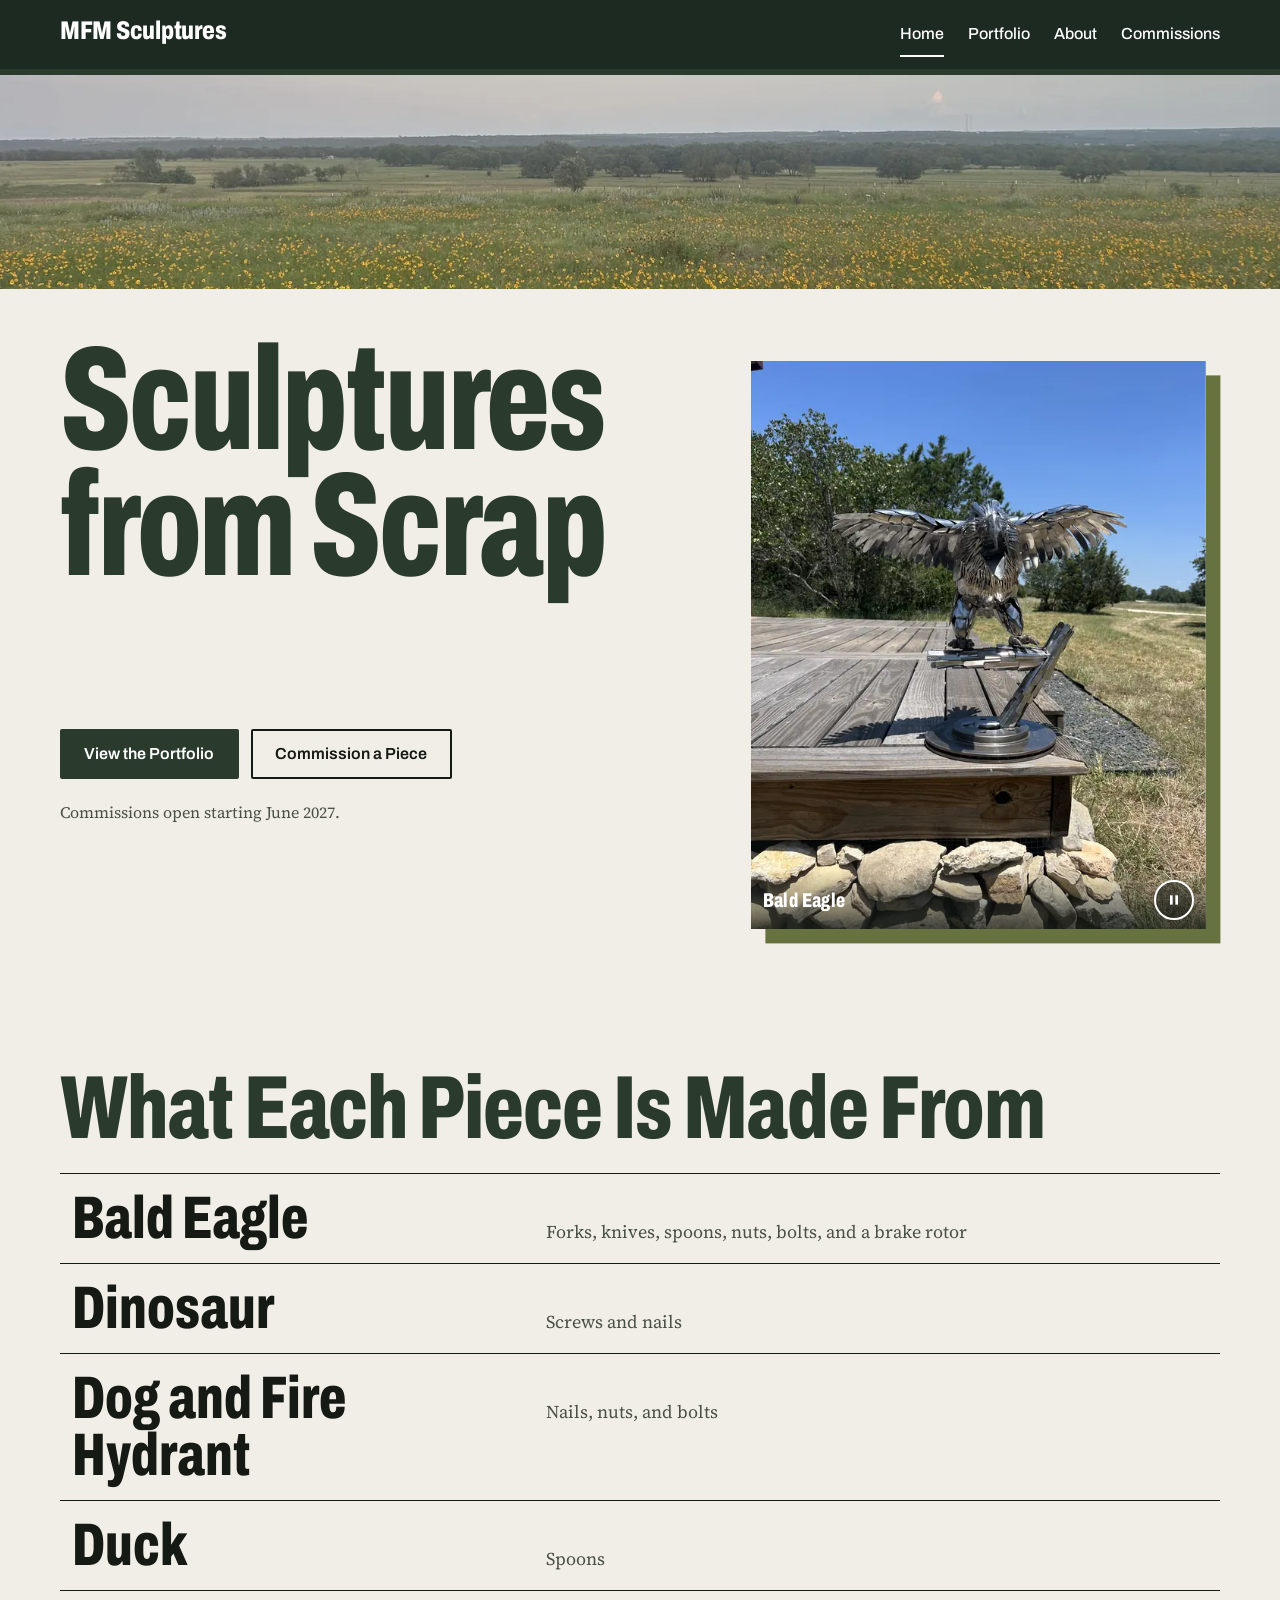
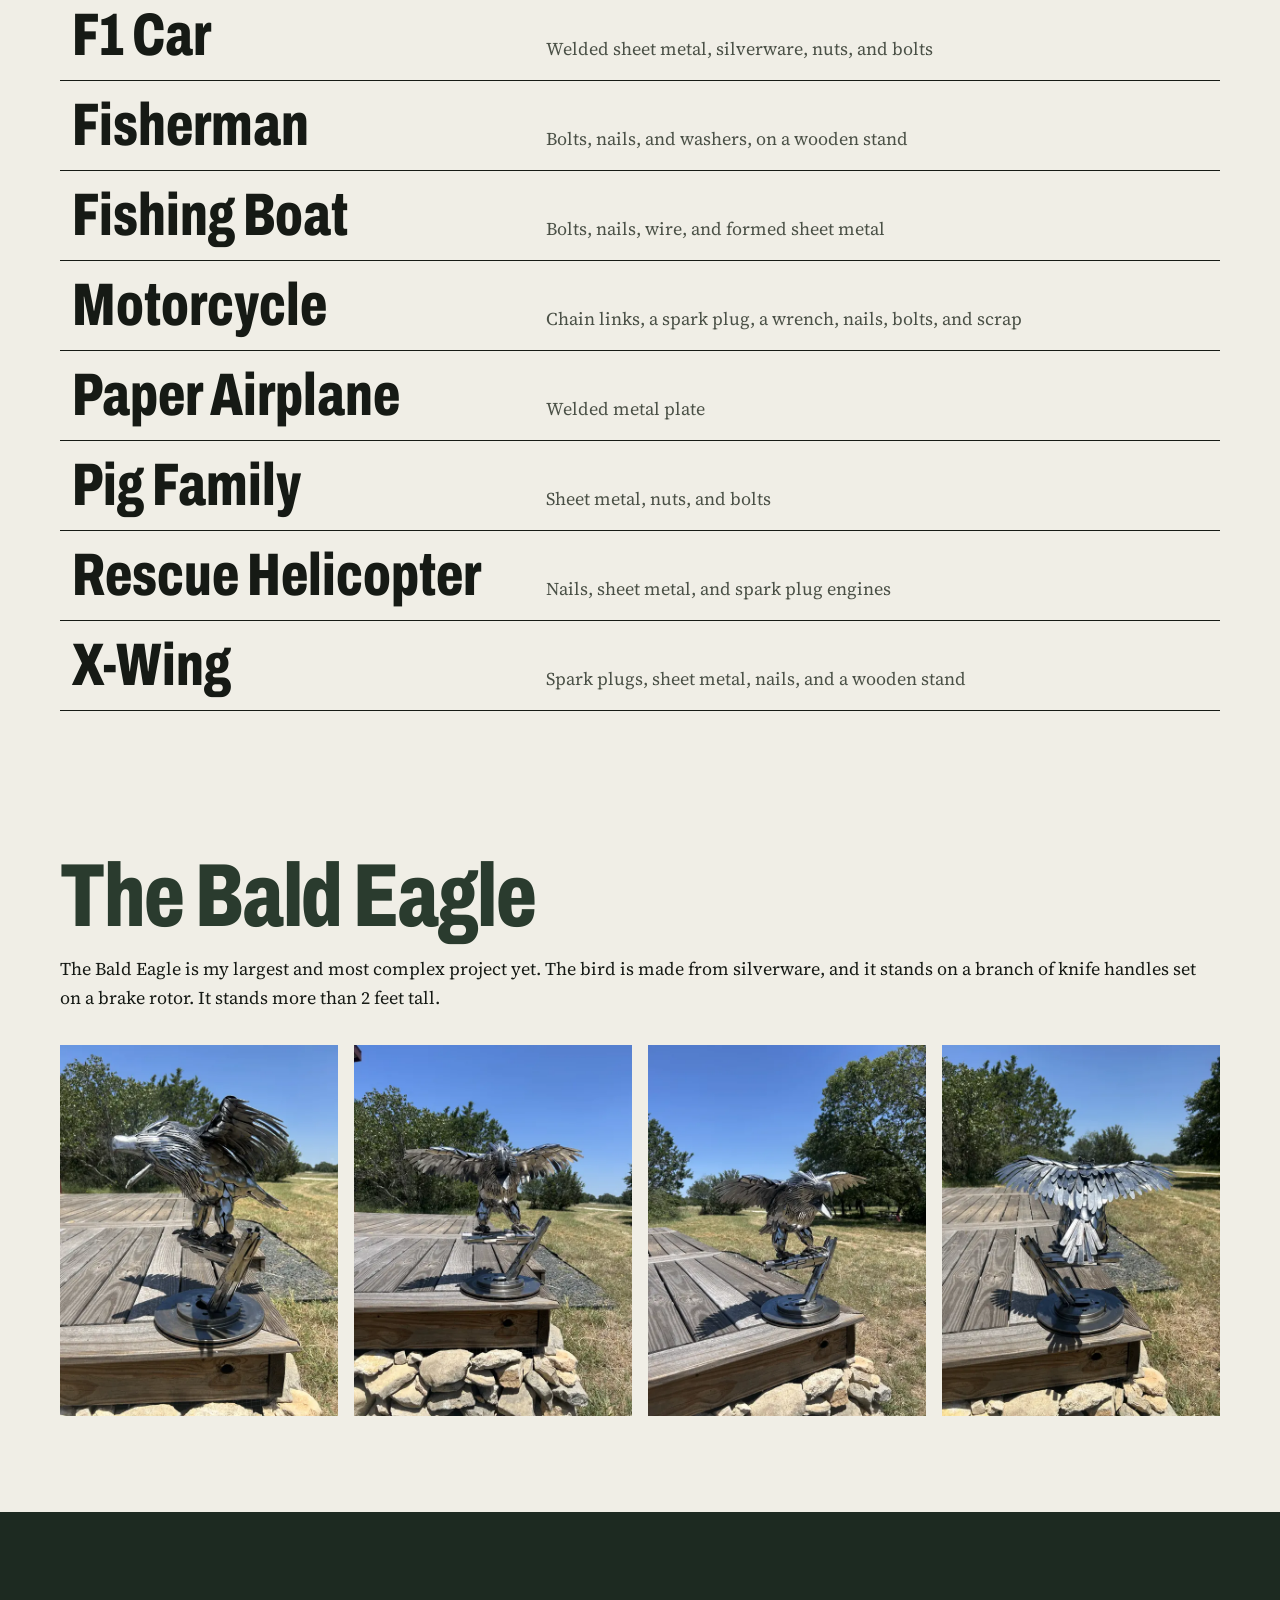
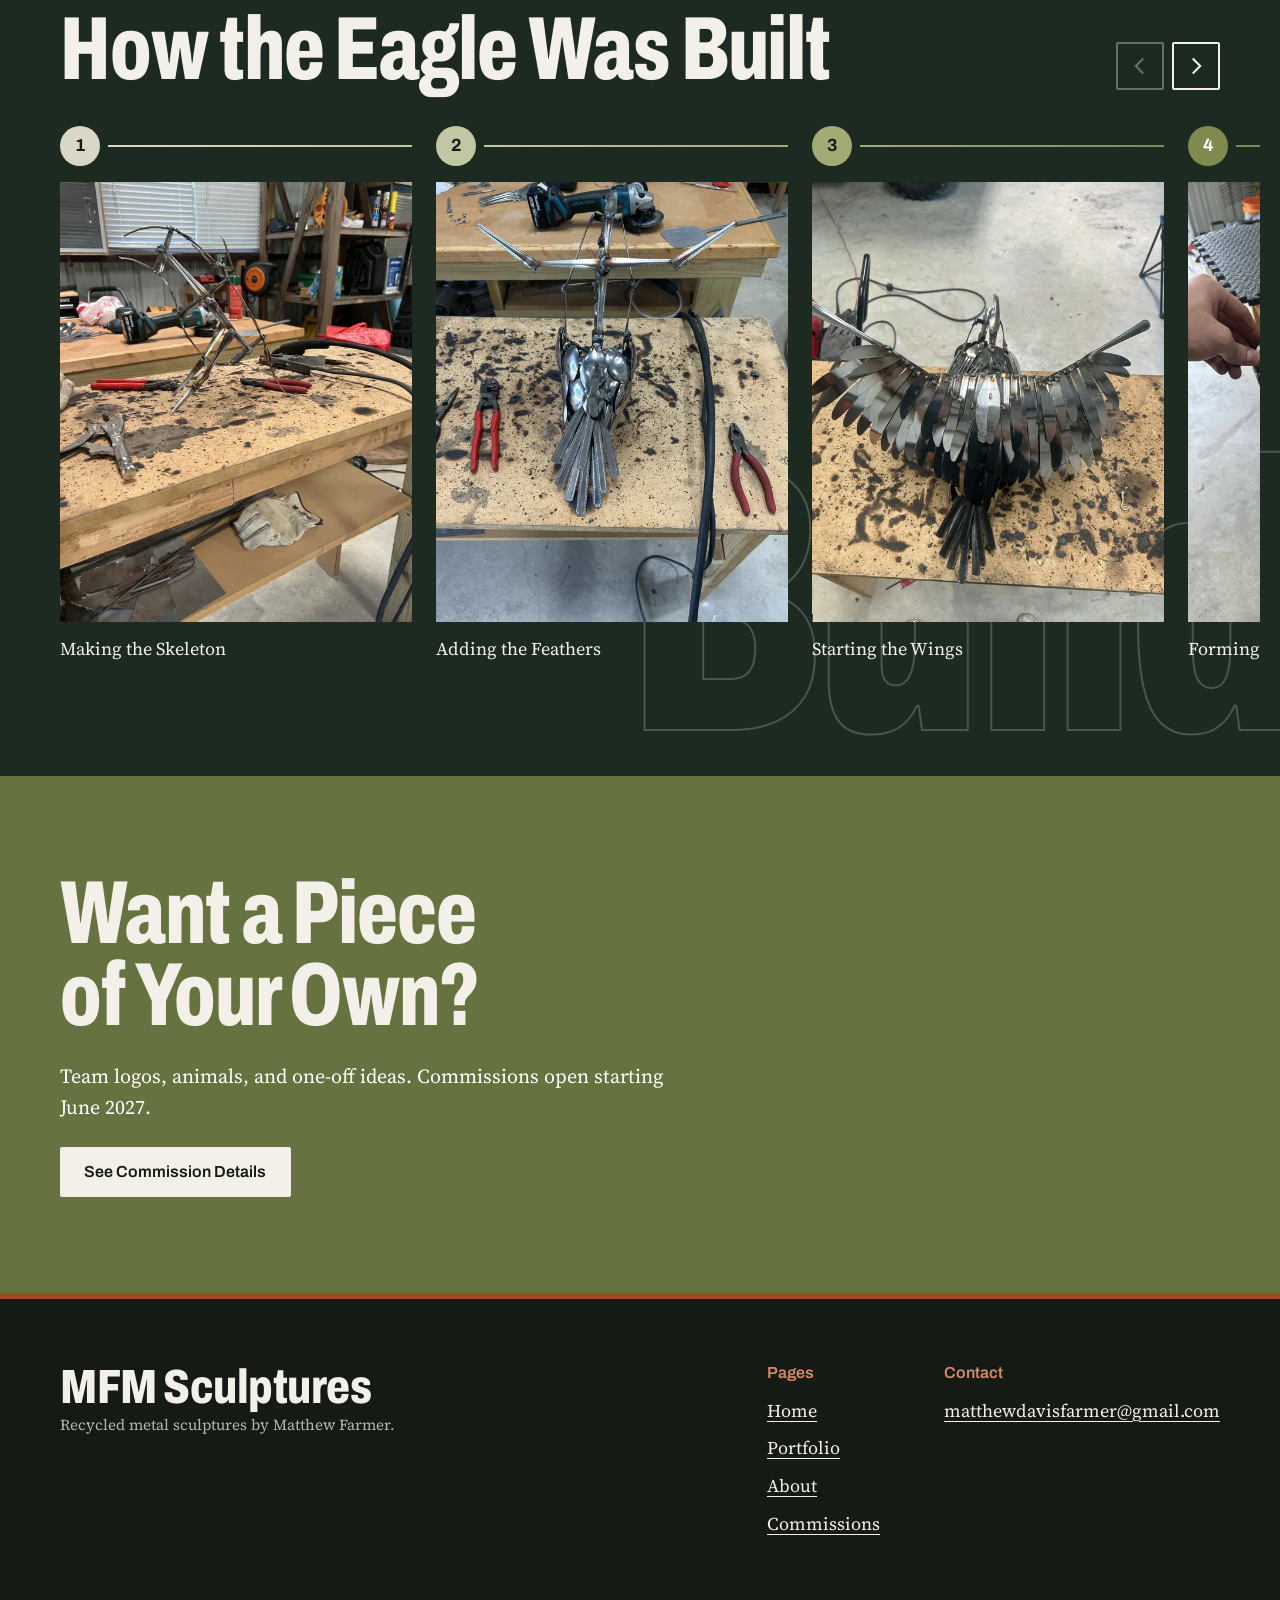
==== commit 04fb59a5: "New link-preview card, full-width hero title on phones, swipeable eagle photo row, back-to-top butto" ====
--- a/index.html
+++ b/index.html
@@ -13,8 +13,12 @@
   <meta property="og:title" content="MFM Sculptures | Recycled Metal Sculptures by Matthew Farmer">
   <meta property="og:description" content="Matthew Farmer builds recycled metal sculptures from silverware, bolts, and spark plugs. Animals, vehicles, and custom team logos. Commissions open June 2027.">
   <meta property="og:url" content="https://mdf2023.github.io/mfm-sculptures/">
-  <meta property="og:image" content="https://mdf2023.github.io/mfm-sculptures/img/og.jpg">
+  <meta property="og:image" content="https://mdf2023.github.io/mfm-sculptures/img/og-card.jpg">
+  <meta property="og:image:width" content="1200">
+  <meta property="og:image:height" content="630">
+  <meta property="og:image:alt" content="MFM Sculptures: Sculptures from Scrap. Recycled metal sculptures by Matthew Farmer, with a silverware eagle.">
   <meta name="twitter:card" content="summary_large_image">
+  <meta name="twitter:image" content="https://mdf2023.github.io/mfm-sculptures/img/og-card.jpg">
   <link rel="preload" href="fonts/archivo.woff2" as="font" type="font/woff2" crossorigin>
   <link rel="stylesheet" href="css/style.css">
   <script type="application/ld+json">{"@context": "https://schema.org", "@type": "Person", "name": "Matthew Farmer", "jobTitle": "Metal sculptor", "url": "https://mdf2023.github.io/mfm-sculptures/", "description": "Matthew Farmer builds recycled metal sculptures, including animals, vehicles, and custom team logos."}</script>
@@ -41,18 +45,12 @@
       <h1 class="hero__title" id="hero-title">Sculptures from Scrap</h1>
       <figure class="hero__photo" role="group" aria-roledescription="carousel" aria-label="Featured sculptures">
         <div class="hero__slides">
-          <div class="hero__slide is-active" data-title="Bald Eagle"><span class="hero__fill" style="background-image: url('img/eagle-front-800.webp')" aria-hidden="true"></span><img class="hero__img" src="img/eagle-front-800.webp" srcset="img/eagle-front-800.webp 800w, img/eagle-front-1600.webp 1600w" sizes="(min-width: 860px) 48vw, 100vw" width="1200" height="1600" alt="Bald eagle sculpture made of silverware, on a wooden deck outdoors" fetchpriority="high"></div>
-          <div class="hero__slide" data-title="F1 Car"><span class="hero__fill" style="background-image: url('img/f1-car-front-2-800.webp')" aria-hidden="true"></span><img class="hero__img" src="img/f1-car-front-2-800.webp" srcset="img/f1-car-front-2-800.webp 800w, img/f1-car-front-2-1600.webp 1600w" sizes="(min-width: 860px) 48vw, 100vw" width="1600" height="1200" alt="F1 car sculpture made of welded sheet metal and silverware" loading="lazy" decoding="async"></div>
-          <div class="hero__slide" data-title="Motorcycle"><span class="hero__fill" style="background-image: url('img/motorcycle-side-800.webp')" aria-hidden="true"></span><img class="hero__img" src="img/motorcycle-side-800.webp" srcset="img/motorcycle-side-800.webp 800w, img/motorcycle-side-1600.webp 1600w" sizes="(min-width: 860px) 48vw, 100vw" width="1600" height="1200" alt="Motorcycle sculpture made of chain links, a spark plug, and a wrench" loading="lazy" decoding="async"></div>
-          <div class="hero__slide" data-title="Rescue Helicopter"><span class="hero__fill" style="background-image: url('img/helicopter-side-2-800.webp')" aria-hidden="true"></span><img class="hero__img" src="img/helicopter-side-2-800.webp" srcset="img/helicopter-side-2-800.webp 800w, img/helicopter-side-2-1600.webp 1600w" sizes="(min-width: 860px) 48vw, 100vw" width="1600" height="1200" alt="Rescue helicopter sculpture made of nails, sheet metal, and spark plug engines" loading="lazy" decoding="async"></div>
-          <div class="hero__slide" data-title="Fishing Boat"><span class="hero__fill" style="background-image: url('img/boat-800.webp')" aria-hidden="true"></span><img class="hero__img" src="img/boat-800.webp" srcset="img/boat-800.webp 800w, img/boat-1600.webp 1600w" sizes="(min-width: 860px) 48vw, 100vw" width="1200" height="1600" alt="Fishing boat sculpture made of bolts, nails, wire, and sheet metal" loading="lazy" decoding="async"></div>
-        </div>
-        <button class="hero__nav hero__nav--prev" id="hero-prev" type="button" aria-label="Previous photo">
-          <svg viewBox="0 0 24 24" fill="none" stroke="currentColor" stroke-width="2.5" stroke-linecap="square" aria-hidden="true"><path d="M15 4 7 12l8 8"/></svg>
-        </button>
-        <button class="hero__nav hero__nav--next" id="hero-next" type="button" aria-label="Next photo">
-          <svg viewBox="0 0 24 24" fill="none" stroke="currentColor" stroke-width="2.5" stroke-linecap="square" aria-hidden="true"><path d="m9 4 8 8-8 8"/></svg>
-        </button>
+          <img class="hero__slide is-active" data-title="Bald Eagle" src="img/eagle-front-800.webp" srcset="img/eagle-front-800.webp 800w, img/eagle-front-1600.webp 1600w" sizes="(min-width: 860px) 54vw, 100vw" width="1200" height="1600" alt="Bald eagle sculpture made of silverware, on a wooden deck outdoors" fetchpriority="high">
+          <img class="hero__slide" data-title="F1 Car" src="img/f1-car-front-2-800.webp" srcset="img/f1-car-front-2-800.webp 800w, img/f1-car-front-2-1600.webp 1600w" sizes="(min-width: 860px) 54vw, 100vw" width="1600" height="1200" alt="F1 car sculpture made of welded sheet metal and silverware" loading="lazy" decoding="async">
+          <img class="hero__slide" data-title="Motorcycle" src="img/motorcycle-side-800.webp" srcset="img/motorcycle-side-800.webp 800w, img/motorcycle-side-1600.webp 1600w" sizes="(min-width: 860px) 54vw, 100vw" width="1600" height="1200" alt="Motorcycle sculpture made of chain links, a spark plug, and a wrench" loading="lazy" decoding="async">
+          <img class="hero__slide" data-title="Rescue Helicopter" src="img/helicopter-side-2-800.webp" srcset="img/helicopter-side-2-800.webp 800w, img/helicopter-side-2-1600.webp 1600w" sizes="(min-width: 860px) 54vw, 100vw" width="1600" height="1200" alt="Rescue helicopter sculpture made of nails, sheet metal, and spark plug engines" loading="lazy" decoding="async">
+          <img class="hero__slide" data-title="Fishing Boat" src="img/boat-800.webp" srcset="img/boat-800.webp 800w, img/boat-1600.webp 1600w" sizes="(min-width: 860px) 54vw, 100vw" width="1200" height="1600" alt="Fishing boat sculpture made of bolts, nails, wire, and sheet metal" loading="lazy" decoding="async">
+        </div>
         <figcaption class="hero__caption">
           <span class="hero__name" id="hero-name">Bald Eagle</span>
           <button class="hero__pause" id="hero-pause" type="button" aria-label="Pause the slideshow" aria-pressed="false">
@@ -95,10 +93,10 @@
         <h2 class="h2" id="eagle-title">The Bald Eagle</h2>
         <p class="eagle__text prose">The Bald Eagle is my largest and most complex project yet. The bird is made from silverware, and it stands on a branch of knife handles set on a brake rotor. It stands more than 2 feet tall.</p>
         <ul class="eagle-grid">
-        <li><button class="photo-button" type="button" data-piece="eagle" data-index="0" aria-label="Open the eagle, right view"><img src="img/eagle-right-800.webp" srcset="img/eagle-right-800.webp 600w, img/eagle-right-1600.webp 1200w" sizes="(min-width: 860px) 22vw, 46vw" width="1200" height="1600" alt="Bald eagle sculpture, right view" loading="lazy" decoding="async"></button></li>
-        <li><button class="photo-button" type="button" data-piece="eagle" data-index="1" aria-label="Open the eagle, front view"><img src="img/eagle-front-800.webp" srcset="img/eagle-front-800.webp 600w, img/eagle-front-1600.webp 1200w" sizes="(min-width: 860px) 22vw, 46vw" width="1200" height="1600" alt="Bald eagle sculpture, front view" loading="lazy" decoding="async"></button></li>
-        <li><button class="photo-button" type="button" data-piece="eagle" data-index="2" aria-label="Open the eagle, left view"><img src="img/eagle-left-800.webp" srcset="img/eagle-left-800.webp 600w, img/eagle-left-1600.webp 1200w" sizes="(min-width: 860px) 22vw, 46vw" width="1200" height="1600" alt="Bald eagle sculpture, left view" loading="lazy" decoding="async"></button></li>
-        <li><button class="photo-button" type="button" data-piece="eagle" data-index="3" aria-label="Open the eagle, back view"><img src="img/eagle-back-800.webp" srcset="img/eagle-back-800.webp 600w, img/eagle-back-1600.webp 1200w" sizes="(min-width: 860px) 22vw, 46vw" width="1200" height="1600" alt="Bald eagle sculpture, back view" loading="lazy" decoding="async"></button></li>
+        <li><button class="photo-button" type="button" data-piece="eagle" data-index="0" aria-label="Open the eagle, right view"><img src="img/eagle-right-800.webp" srcset="img/eagle-right-800.webp 600w, img/eagle-right-1600.webp 1200w" sizes="(min-width: 860px) 22vw, 68vw" width="1200" height="1600" alt="Bald eagle sculpture, right view" loading="lazy" decoding="async"></button></li>
+        <li><button class="photo-button" type="button" data-piece="eagle" data-index="1" aria-label="Open the eagle, front view"><img src="img/eagle-front-800.webp" srcset="img/eagle-front-800.webp 600w, img/eagle-front-1600.webp 1200w" sizes="(min-width: 860px) 22vw, 68vw" width="1200" height="1600" alt="Bald eagle sculpture, front view" loading="lazy" decoding="async"></button></li>
+        <li><button class="photo-button" type="button" data-piece="eagle" data-index="2" aria-label="Open the eagle, left view"><img src="img/eagle-left-800.webp" srcset="img/eagle-left-800.webp 600w, img/eagle-left-1600.webp 1200w" sizes="(min-width: 860px) 22vw, 68vw" width="1200" height="1600" alt="Bald eagle sculpture, left view" loading="lazy" decoding="async"></button></li>
+        <li><button class="photo-button" type="button" data-piece="eagle" data-index="3" aria-label="Open the eagle, back view"><img src="img/eagle-back-800.webp" srcset="img/eagle-back-800.webp 600w, img/eagle-back-1600.webp 1200w" sizes="(min-width: 860px) 22vw, 68vw" width="1200" height="1600" alt="Bald eagle sculpture, back view" loading="lazy" decoding="async"></button></li>
         </ul>
       </div>
     </section>
@@ -210,6 +208,9 @@
       </div>
     </div>
   </footer>
+  <button class="to-top" id="to-top" type="button" aria-label="Back to top">
+    <svg viewBox="0 0 24 24" fill="none" stroke="currentColor" stroke-width="2.5" stroke-linecap="square" aria-hidden="true"><path d="M4 15 12 7l8 8"/></svg>
+  </button>
   <dialog class="viewer" id="viewer" aria-labelledby="viewer-title">
     <div class="viewer__bar">
       <h2 class="viewer__title" id="viewer-title"></h2>
--- a/css/style.css
+++ b/css/style.css
@@ -222,17 +222,10 @@
 
 .wordmark {
   color: #fff;
-  /* Logo size: change the 2.4rem. */
-  font: 800 2.4rem/1 var(--display);
+  font: 800 1.6rem/1 var(--display);
   font-stretch: 78%;
   letter-spacing: -0.01em;
   text-decoration: none;
-  transition: color 150ms ease;
-}
-
-.wordmark:hover,
-.wordmark:focus-visible {
-  color: var(--accent-soft);
 }
 
 .site-nav {
@@ -316,7 +309,7 @@
   display: grid;
   max-width: var(--max);
   margin: 0 auto;
-  padding: clamp(1.5rem, 4vw, 3rem) var(--gutter) clamp(2rem, 4.5vw, 3.5rem);
+  padding: clamp(1.5rem, 4vw, 3rem) var(--gutter) clamp(3rem, 7vw, 6rem);
 }
 
 .hero__title {
@@ -325,7 +318,10 @@
   z-index: 0;
   margin: 0;
   color: var(--forest);
-  font: 800 clamp(3.5rem, 11.5vw, 10rem) / 0.86 var(--display);
+  /* Phones and small tablets: the size is worked out from the screen width so
+     "Sculptures" and "from Scrap" each fill the full width before wrapping.
+     The 3.85 is the fit: smaller makes the title bigger, bigger makes it smaller. */
+  font: 800 min(9rem, calc((100vw - 2 * var(--gutter)) / 3.85)) / 0.86 var(--display);
   font-stretch: 66%;
   letter-spacing: -0.015em;
   text-wrap: balance;
@@ -360,81 +356,24 @@
 
 .hero__slides {
   position: relative;
-  /* Hero photo shape: width / height. Phones use 5 / 4, wider screens 4 / 3
-     (see the media query below). Bigger first number = wider and shorter. */
-  aspect-ratio: 5 / 4;
+  aspect-ratio: 4 / 5;
   overflow: hidden;
-  touch-action: pan-y; /* lets you swipe sideways on a phone, scroll up and down as usual */
-}
-
-/* Every slide is stacked in the same spot; only the active one is visible.
-   The photo is never cropped: it is fitted inside the box, and the space
-   around it is filled with a blurred copy of the same photo so the colors
-   match. */
+}
+
+/* Every slide is stacked in the same spot; only the active one is visible. */
 .hero__slide {
-  position: absolute;
-  inset: 0;
-  overflow: hidden;
-  background: var(--ground-line);
-  opacity: 0;
-  transition: opacity 900ms ease;
-}
-
-.hero__fill {
-  position: absolute;
-  inset: -12%;
-  background-position: center;
-  background-size: cover;
-  filter: blur(24px) saturate(1.1);
-}
-
-.hero__slide.is-active {
-  opacity: 1;
-}
-
-.hero__img {
   position: absolute;
   inset: 0;
   width: 100%;
   height: 100%;
-  object-fit: contain;
-}
-
-/* Arrow buttons on the sides of the photo. */
-.hero__nav {
-  position: absolute;
-  top: 50%;
-  z-index: 2;
-  display: grid;
-  place-items: center;
-  width: 2.75rem;
-  height: 2.75rem;
-  padding: 0;
-  transform: translateY(-50%);
-  border: 2px solid #fff;
-  border-radius: 50%;
-  background: rgba(22, 26, 21, 0.5);
-  color: #fff;
-  cursor: pointer;
-}
-
-.hero__nav--prev {
-  left: 0.6rem;
-}
-
-.hero__nav--next {
-  right: 0.6rem;
-}
-
-.hero__nav:hover,
-.hero__nav:focus-visible {
-  border-color: var(--accent);
-  background: var(--accent);
-}
-
-.hero__nav svg {
-  width: 1.25rem;
-  height: 1.25rem;
+  object-fit: cover;
+  object-position: 50% 45%;
+  opacity: 0;
+  transition: opacity 900ms ease;
+}
+
+.hero__slide.is-active {
+  opacity: 1;
 }
 
 .hero__caption {
@@ -502,19 +441,14 @@
   .hero__title {
     grid-column: 1 / 10;
     grid-row: 1;
+    font-size: clamp(3.5rem, 11.5vw, 10rem);
   }
 
   .hero__photo {
-    /* Photo columns: "7 / 13" starts at column 7 and ends at column 12.
-       Use "6 / 13" for a wider photo, "8 / 13" for a narrower one. */
-    grid-column: 7 / 13;
+    grid-column: 8 / 13;
     grid-row: 1 / span 2;
     align-self: start;
     margin: 1.5rem 0.9rem 0 0;
-  }
-
-  .hero__slides {
-    aspect-ratio: 4 / 3;
   }
 
   .hero__body {
@@ -566,16 +500,13 @@
   width: 100%;
   /* Banner height: width / height. Bigger first number = shorter banner
      (3 / 1 is tall, 5 / 1 is medium, 8 / 1 is a thin strip). */
-  aspect-ratio: 8 / 1;
+  aspect-ratio: 6 / 1;
   object-fit: cover;
-  /* Keeps the horizon in view when the photo is cropped. The second number
-     moves the crop up (smaller) or down (bigger). */
-  object-position: 50% 34%;
 }
 
 @media (max-width: 600px) {
   .banner img {
-    aspect-ratio: 5 / 1;
+    aspect-ratio: 4 / 1;
   }
 }
 
@@ -669,6 +600,28 @@
   margin: 0;
   padding: 0;
   list-style: none;
+}
+
+/* Phones: the four photos sit in one row you can swipe sideways. The
+   68% is how much of the screen each photo takes (smaller shows more of the
+   next photo peeking in). Wider screens use the grid above. */
+@media (max-width: 859px) {
+  .eagle-grid {
+    display: flex;
+    gap: 0.75rem;
+    margin: 0 calc(var(--gutter) * -1);
+    padding: 0 var(--gutter) 1rem;
+    overflow-x: auto;
+    scroll-snap-type: x mandatory;
+    scroll-padding-inline: var(--gutter);
+    scrollbar-width: thin;
+    scrollbar-color: var(--ink-soft) transparent;
+  }
+
+  .eagle-grid > li {
+    flex: 0 0 68%;
+    scroll-snap-align: start;
+  }
 }
 
 @media (min-width: 860px) {
@@ -1388,3 +1341,44 @@
      (up to -1) for more overlap, smaller (down to 0) for none. */
   margin-top: calc(clamp(0.5rem, 2.3vw, 2rem) * -0.35);
 }
+
+
+/* Back-to-top button: bottom right, only shows once the menu has scrolled
+   out of view (js/site.js adds .is-visible). */
+.to-top {
+  position: fixed;
+  right: max(1rem, env(safe-area-inset-right));
+  bottom: max(1rem, env(safe-area-inset-bottom));
+  z-index: 20;
+  display: grid;
+  place-items: center;
+  width: 2.75rem;
+  height: 2.75rem;
+  padding: 0;
+  border: 2px solid rgba(255, 255, 255, 0.85);
+  border-radius: 50%;
+  background: rgba(29, 42, 33, 0.82); /* the menu green, slightly see-through */
+  color: #fff;
+  cursor: pointer;
+  opacity: 0;
+  visibility: hidden;
+  transform: translateY(0.5rem);
+  transition: opacity 200ms ease, transform 200ms ease, visibility 200ms, background-color 150ms ease;
+}
+
+.to-top.is-visible {
+  opacity: 1;
+  visibility: visible;
+  transform: none;
+}
+
+.to-top:hover,
+.to-top:focus-visible {
+  border-color: var(--accent-soft);
+  background: var(--accent);
+}
+
+.to-top svg {
+  width: 1.25rem;
+  height: 1.25rem;
+}
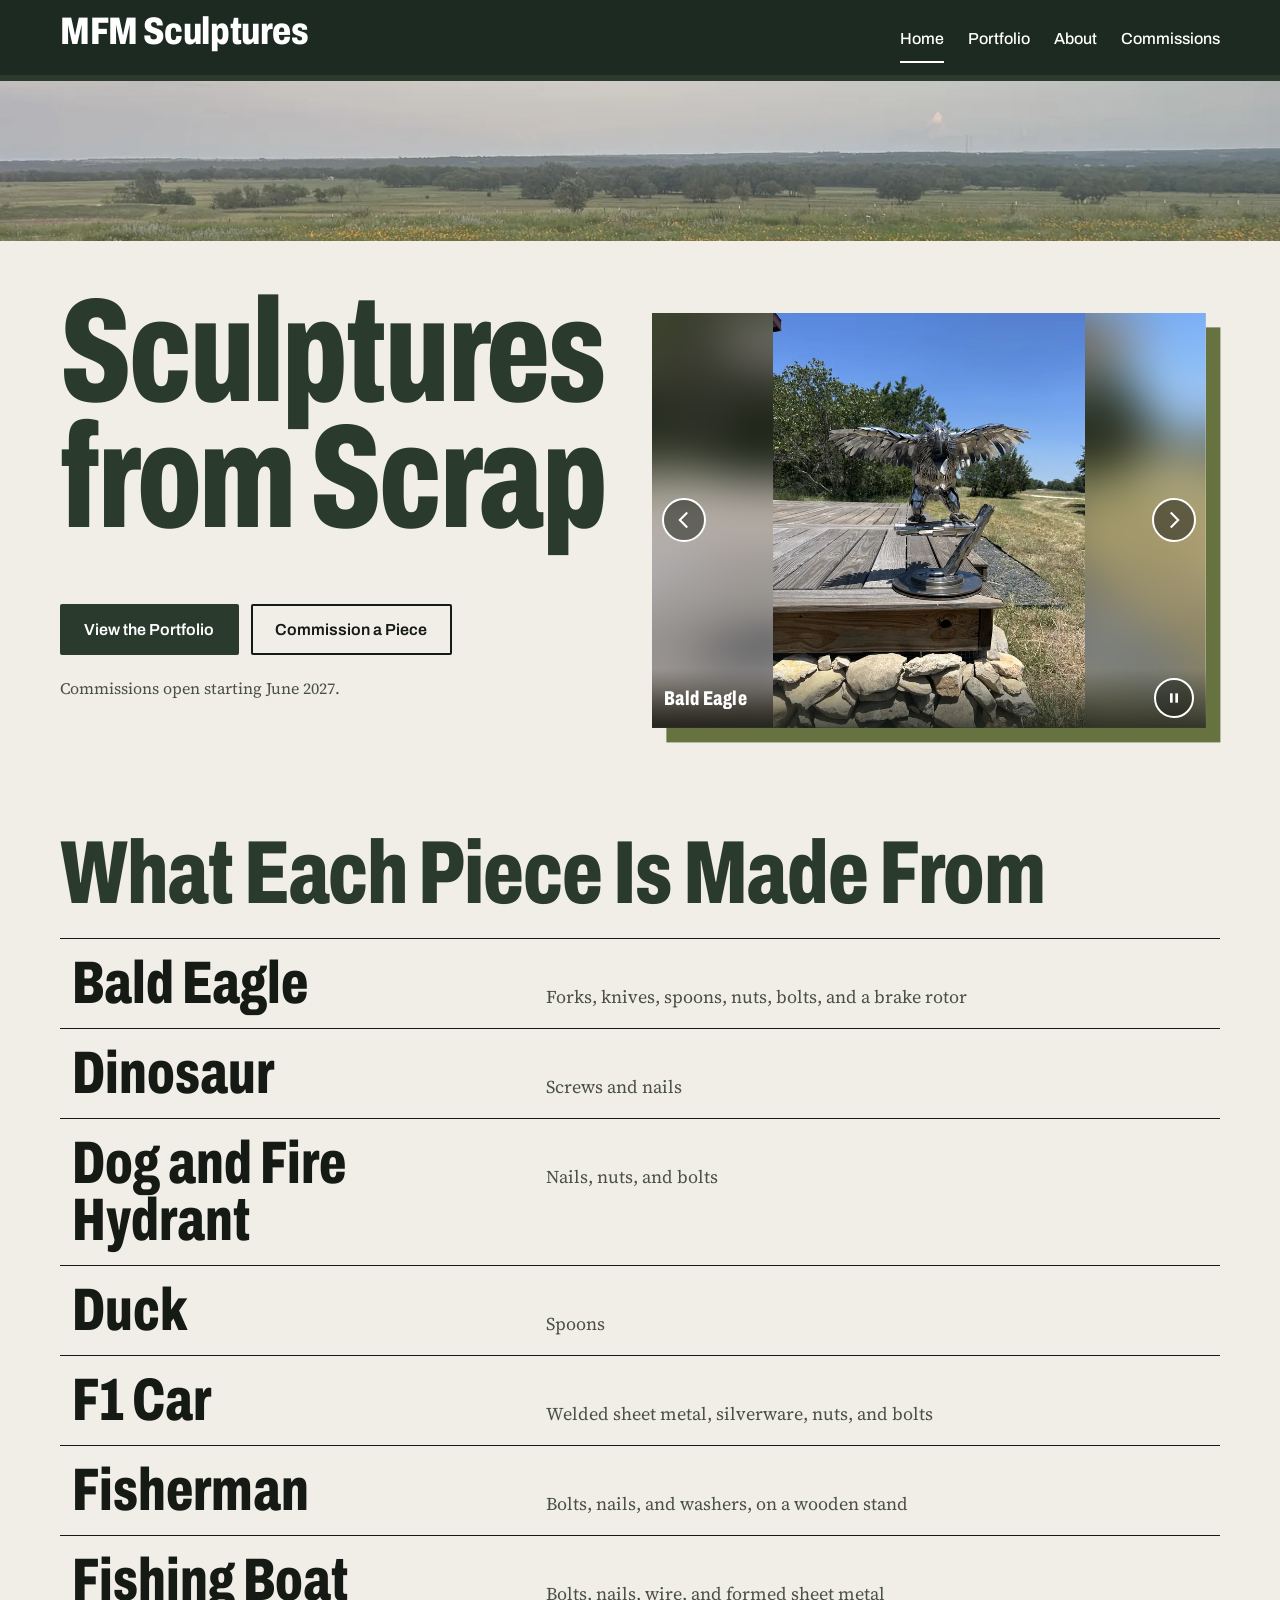
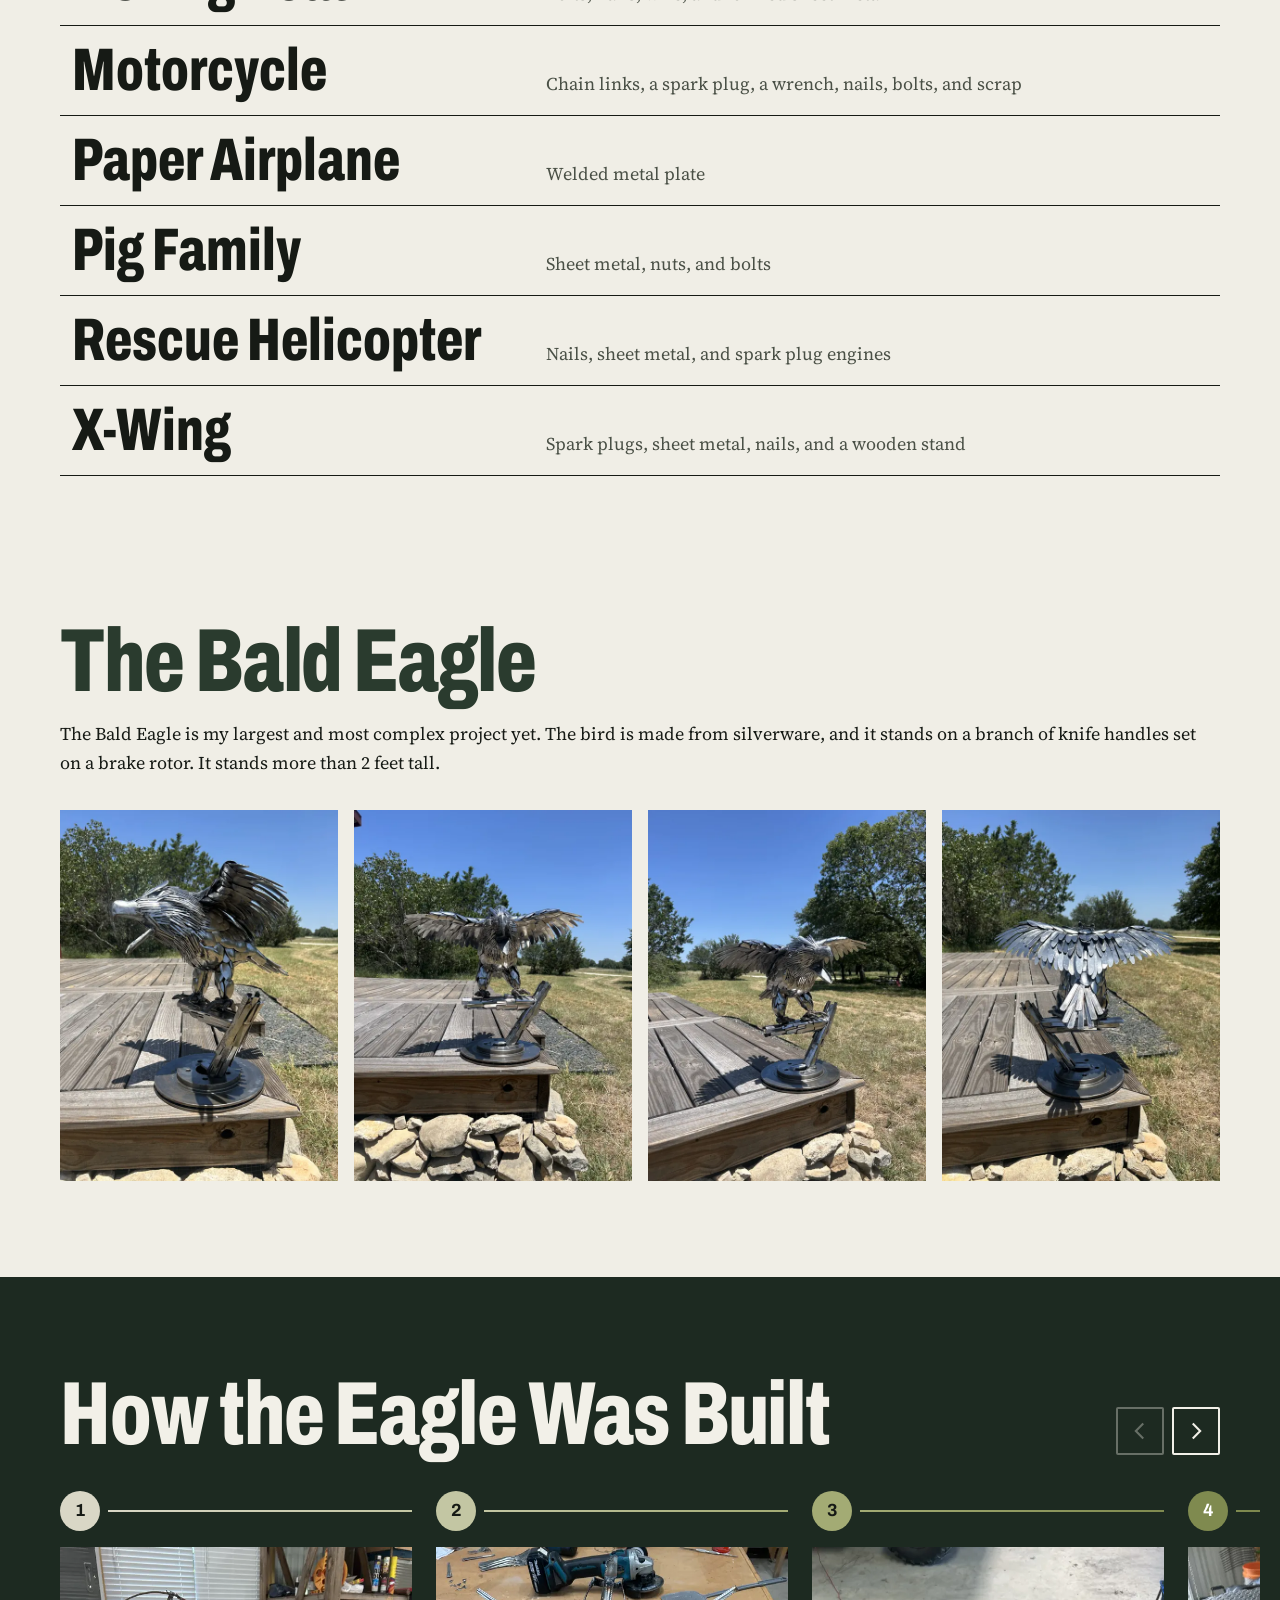
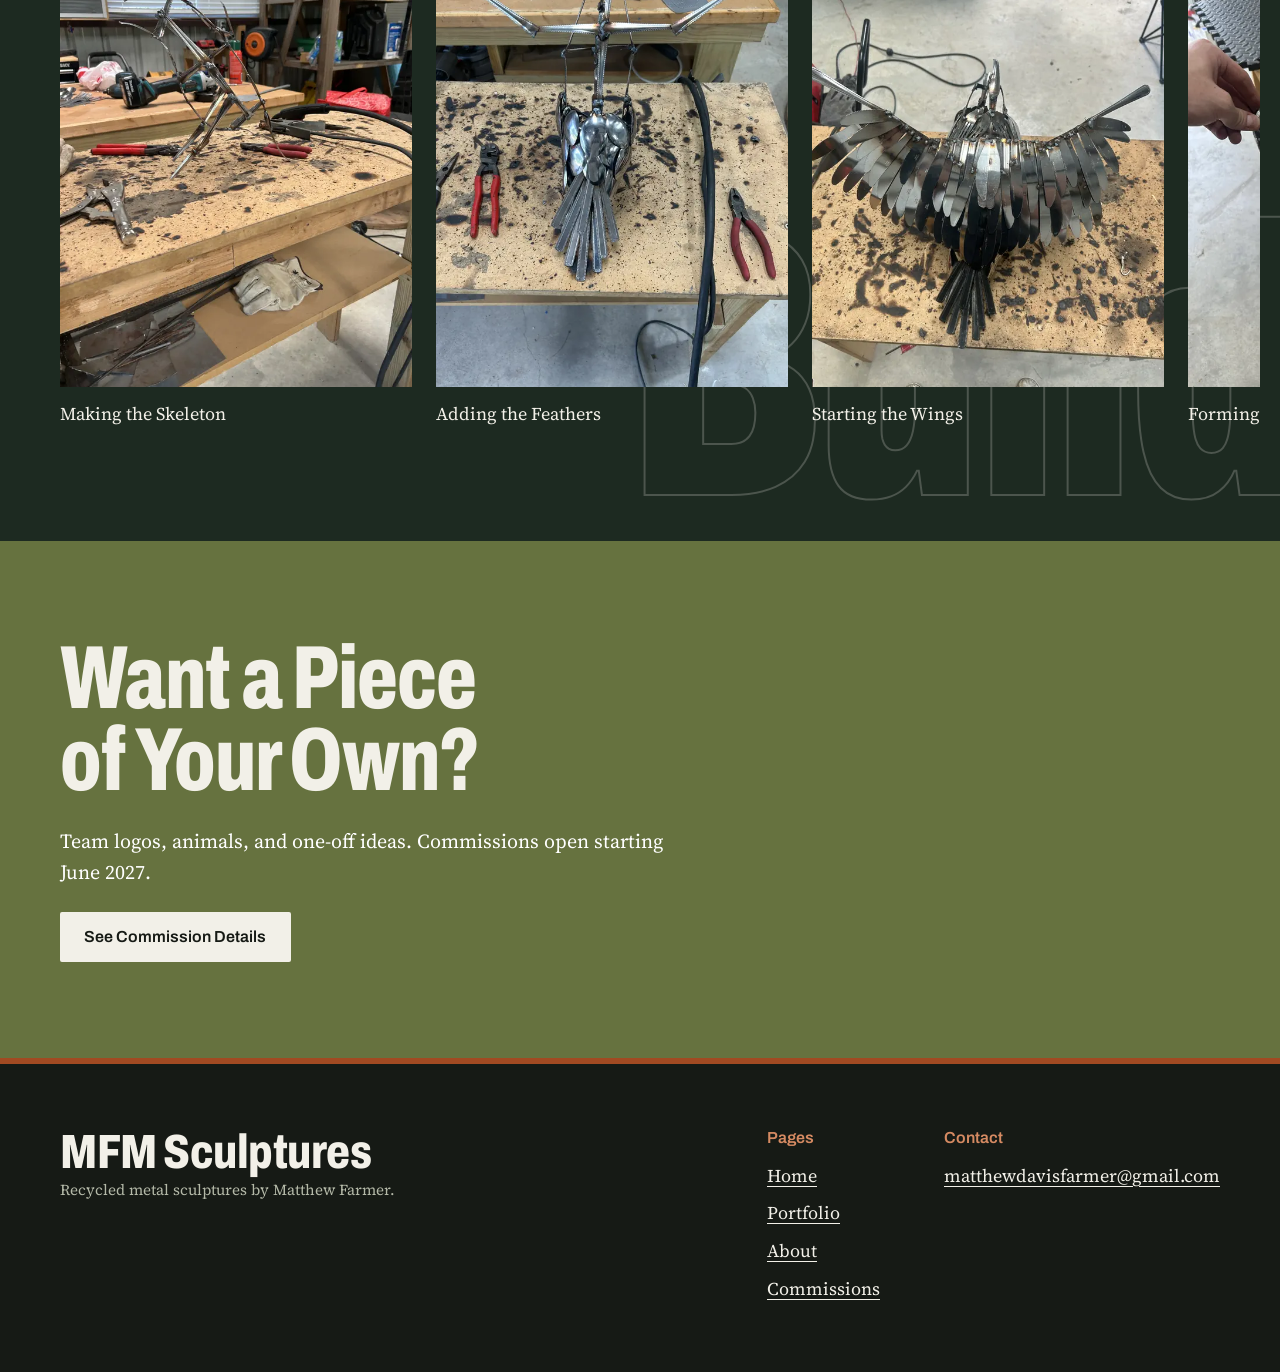
==== commit 4ea041f1: "Merge pull request #18 from mdf2023/share-mobile-top Link-preview card, phone title width, eagle pho" ====
--- a/index.html
+++ b/index.html
@@ -45,12 +45,18 @@
       <h1 class="hero__title" id="hero-title">Sculptures from Scrap</h1>
       <figure class="hero__photo" role="group" aria-roledescription="carousel" aria-label="Featured sculptures">
         <div class="hero__slides">
-          <img class="hero__slide is-active" data-title="Bald Eagle" src="img/eagle-front-800.webp" srcset="img/eagle-front-800.webp 800w, img/eagle-front-1600.webp 1600w" sizes="(min-width: 860px) 54vw, 100vw" width="1200" height="1600" alt="Bald eagle sculpture made of silverware, on a wooden deck outdoors" fetchpriority="high">
-          <img class="hero__slide" data-title="F1 Car" src="img/f1-car-front-2-800.webp" srcset="img/f1-car-front-2-800.webp 800w, img/f1-car-front-2-1600.webp 1600w" sizes="(min-width: 860px) 54vw, 100vw" width="1600" height="1200" alt="F1 car sculpture made of welded sheet metal and silverware" loading="lazy" decoding="async">
-          <img class="hero__slide" data-title="Motorcycle" src="img/motorcycle-side-800.webp" srcset="img/motorcycle-side-800.webp 800w, img/motorcycle-side-1600.webp 1600w" sizes="(min-width: 860px) 54vw, 100vw" width="1600" height="1200" alt="Motorcycle sculpture made of chain links, a spark plug, and a wrench" loading="lazy" decoding="async">
-          <img class="hero__slide" data-title="Rescue Helicopter" src="img/helicopter-side-2-800.webp" srcset="img/helicopter-side-2-800.webp 800w, img/helicopter-side-2-1600.webp 1600w" sizes="(min-width: 860px) 54vw, 100vw" width="1600" height="1200" alt="Rescue helicopter sculpture made of nails, sheet metal, and spark plug engines" loading="lazy" decoding="async">
-          <img class="hero__slide" data-title="Fishing Boat" src="img/boat-800.webp" srcset="img/boat-800.webp 800w, img/boat-1600.webp 1600w" sizes="(min-width: 860px) 54vw, 100vw" width="1200" height="1600" alt="Fishing boat sculpture made of bolts, nails, wire, and sheet metal" loading="lazy" decoding="async">
-        </div>
+          <div class="hero__slide is-active" data-title="Bald Eagle"><span class="hero__fill" style="background-image: url('img/eagle-front-800.webp')" aria-hidden="true"></span><img class="hero__img" src="img/eagle-front-800.webp" srcset="img/eagle-front-800.webp 800w, img/eagle-front-1600.webp 1600w" sizes="(min-width: 860px) 48vw, 100vw" width="1200" height="1600" alt="Bald eagle sculpture made of silverware, on a wooden deck outdoors" fetchpriority="high"></div>
+          <div class="hero__slide" data-title="F1 Car"><span class="hero__fill" style="background-image: url('img/f1-car-front-2-800.webp')" aria-hidden="true"></span><img class="hero__img" src="img/f1-car-front-2-800.webp" srcset="img/f1-car-front-2-800.webp 800w, img/f1-car-front-2-1600.webp 1600w" sizes="(min-width: 860px) 48vw, 100vw" width="1600" height="1200" alt="F1 car sculpture made of welded sheet metal and silverware" loading="lazy" decoding="async"></div>
+          <div class="hero__slide" data-title="Motorcycle"><span class="hero__fill" style="background-image: url('img/motorcycle-side-800.webp')" aria-hidden="true"></span><img class="hero__img" src="img/motorcycle-side-800.webp" srcset="img/motorcycle-side-800.webp 800w, img/motorcycle-side-1600.webp 1600w" sizes="(min-width: 860px) 48vw, 100vw" width="1600" height="1200" alt="Motorcycle sculpture made of chain links, a spark plug, and a wrench" loading="lazy" decoding="async"></div>
+          <div class="hero__slide" data-title="Rescue Helicopter"><span class="hero__fill" style="background-image: url('img/helicopter-side-2-800.webp')" aria-hidden="true"></span><img class="hero__img" src="img/helicopter-side-2-800.webp" srcset="img/helicopter-side-2-800.webp 800w, img/helicopter-side-2-1600.webp 1600w" sizes="(min-width: 860px) 48vw, 100vw" width="1600" height="1200" alt="Rescue helicopter sculpture made of nails, sheet metal, and spark plug engines" loading="lazy" decoding="async"></div>
+          <div class="hero__slide" data-title="Fishing Boat"><span class="hero__fill" style="background-image: url('img/boat-800.webp')" aria-hidden="true"></span><img class="hero__img" src="img/boat-800.webp" srcset="img/boat-800.webp 800w, img/boat-1600.webp 1600w" sizes="(min-width: 860px) 48vw, 100vw" width="1200" height="1600" alt="Fishing boat sculpture made of bolts, nails, wire, and sheet metal" loading="lazy" decoding="async"></div>
+        </div>
+        <button class="hero__nav hero__nav--prev" id="hero-prev" type="button" aria-label="Previous photo">
+          <svg viewBox="0 0 24 24" fill="none" stroke="currentColor" stroke-width="2.5" stroke-linecap="square" aria-hidden="true"><path d="M15 4 7 12l8 8"/></svg>
+        </button>
+        <button class="hero__nav hero__nav--next" id="hero-next" type="button" aria-label="Next photo">
+          <svg viewBox="0 0 24 24" fill="none" stroke="currentColor" stroke-width="2.5" stroke-linecap="square" aria-hidden="true"><path d="m9 4 8 8-8 8"/></svg>
+        </button>
         <figcaption class="hero__caption">
           <span class="hero__name" id="hero-name">Bald Eagle</span>
           <button class="hero__pause" id="hero-pause" type="button" aria-label="Pause the slideshow" aria-pressed="false">
--- a/css/style.css
+++ b/css/style.css
@@ -222,10 +222,17 @@
 
 .wordmark {
   color: #fff;
-  font: 800 1.6rem/1 var(--display);
+  /* Logo size: change the 2.4rem. */
+  font: 800 2.4rem/1 var(--display);
   font-stretch: 78%;
   letter-spacing: -0.01em;
   text-decoration: none;
+  transition: color 150ms ease;
+}
+
+.wordmark:hover,
+.wordmark:focus-visible {
+  color: var(--accent-soft);
 }
 
 .site-nav {
@@ -309,7 +316,7 @@
   display: grid;
   max-width: var(--max);
   margin: 0 auto;
-  padding: clamp(1.5rem, 4vw, 3rem) var(--gutter) clamp(3rem, 7vw, 6rem);
+  padding: clamp(1.5rem, 4vw, 3rem) var(--gutter) clamp(2rem, 4.5vw, 3.5rem);
 }
 
 .hero__title {
@@ -356,24 +363,81 @@
 
 .hero__slides {
   position: relative;
-  aspect-ratio: 4 / 5;
+  /* Hero photo shape: width / height. Phones use 5 / 4, wider screens 4 / 3
+     (see the media query below). Bigger first number = wider and shorter. */
+  aspect-ratio: 5 / 4;
   overflow: hidden;
-}
-
-/* Every slide is stacked in the same spot; only the active one is visible. */
+  touch-action: pan-y; /* lets you swipe sideways on a phone, scroll up and down as usual */
+}
+
+/* Every slide is stacked in the same spot; only the active one is visible.
+   The photo is never cropped: it is fitted inside the box, and the space
+   around it is filled with a blurred copy of the same photo so the colors
+   match. */
 .hero__slide {
+  position: absolute;
+  inset: 0;
+  overflow: hidden;
+  background: var(--ground-line);
+  opacity: 0;
+  transition: opacity 900ms ease;
+}
+
+.hero__fill {
+  position: absolute;
+  inset: -12%;
+  background-position: center;
+  background-size: cover;
+  filter: blur(24px) saturate(1.1);
+}
+
+.hero__slide.is-active {
+  opacity: 1;
+}
+
+.hero__img {
   position: absolute;
   inset: 0;
   width: 100%;
   height: 100%;
-  object-fit: cover;
-  object-position: 50% 45%;
-  opacity: 0;
-  transition: opacity 900ms ease;
-}
-
-.hero__slide.is-active {
-  opacity: 1;
+  object-fit: contain;
+}
+
+/* Arrow buttons on the sides of the photo. */
+.hero__nav {
+  position: absolute;
+  top: 50%;
+  z-index: 2;
+  display: grid;
+  place-items: center;
+  width: 2.75rem;
+  height: 2.75rem;
+  padding: 0;
+  transform: translateY(-50%);
+  border: 2px solid #fff;
+  border-radius: 50%;
+  background: rgba(22, 26, 21, 0.5);
+  color: #fff;
+  cursor: pointer;
+}
+
+.hero__nav--prev {
+  left: 0.6rem;
+}
+
+.hero__nav--next {
+  right: 0.6rem;
+}
+
+.hero__nav:hover,
+.hero__nav:focus-visible {
+  border-color: var(--accent);
+  background: var(--accent);
+}
+
+.hero__nav svg {
+  width: 1.25rem;
+  height: 1.25rem;
 }
 
 .hero__caption {
@@ -445,10 +509,16 @@
   }
 
   .hero__photo {
-    grid-column: 8 / 13;
+    /* Photo columns: "7 / 13" starts at column 7 and ends at column 12.
+       Use "6 / 13" for a wider photo, "8 / 13" for a narrower one. */
+    grid-column: 7 / 13;
     grid-row: 1 / span 2;
     align-self: start;
     margin: 1.5rem 0.9rem 0 0;
+  }
+
+  .hero__slides {
+    aspect-ratio: 4 / 3;
   }
 
   .hero__body {
@@ -500,13 +570,16 @@
   width: 100%;
   /* Banner height: width / height. Bigger first number = shorter banner
      (3 / 1 is tall, 5 / 1 is medium, 8 / 1 is a thin strip). */
-  aspect-ratio: 6 / 1;
+  aspect-ratio: 8 / 1;
   object-fit: cover;
+  /* Keeps the horizon in view when the photo is cropped. The second number
+     moves the crop up (smaller) or down (bigger). */
+  object-position: 50% 34%;
 }
 
 @media (max-width: 600px) {
   .banner img {
-    aspect-ratio: 4 / 1;
+    aspect-ratio: 5 / 1;
   }
 }
 
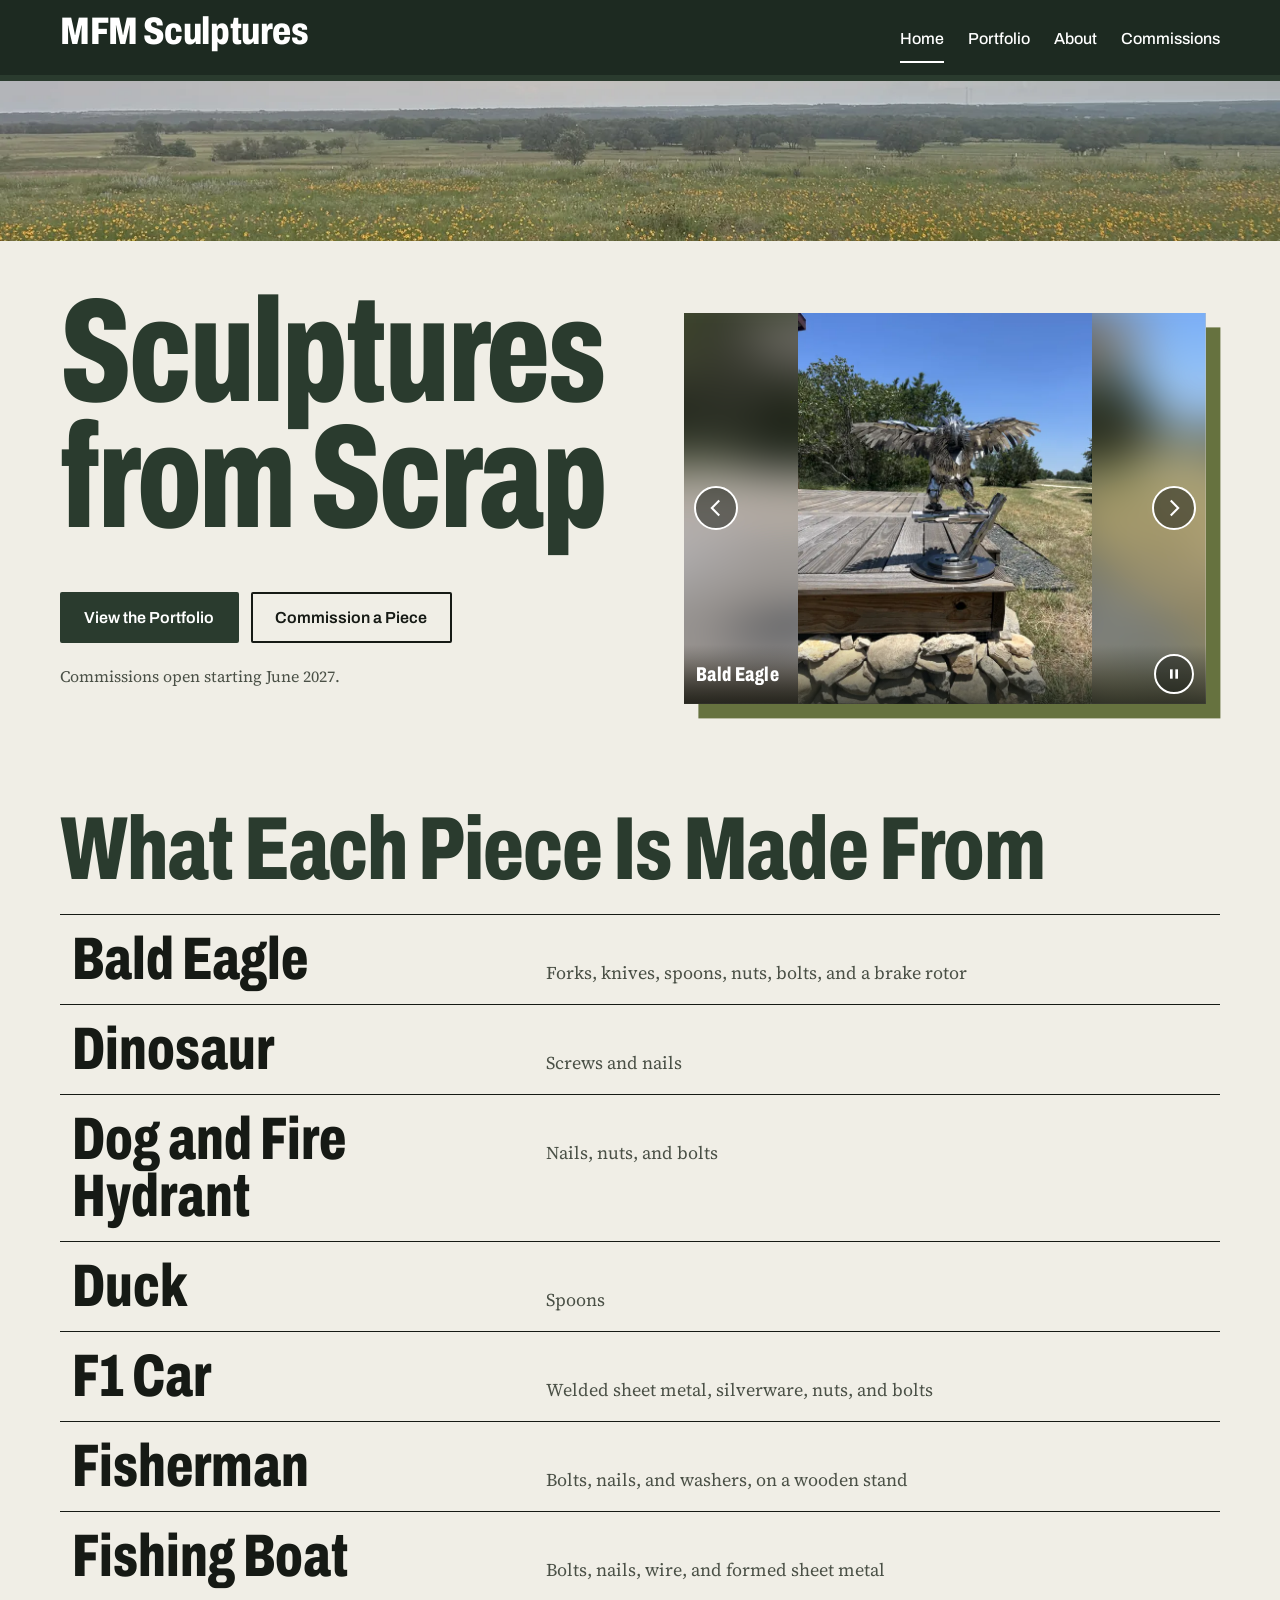
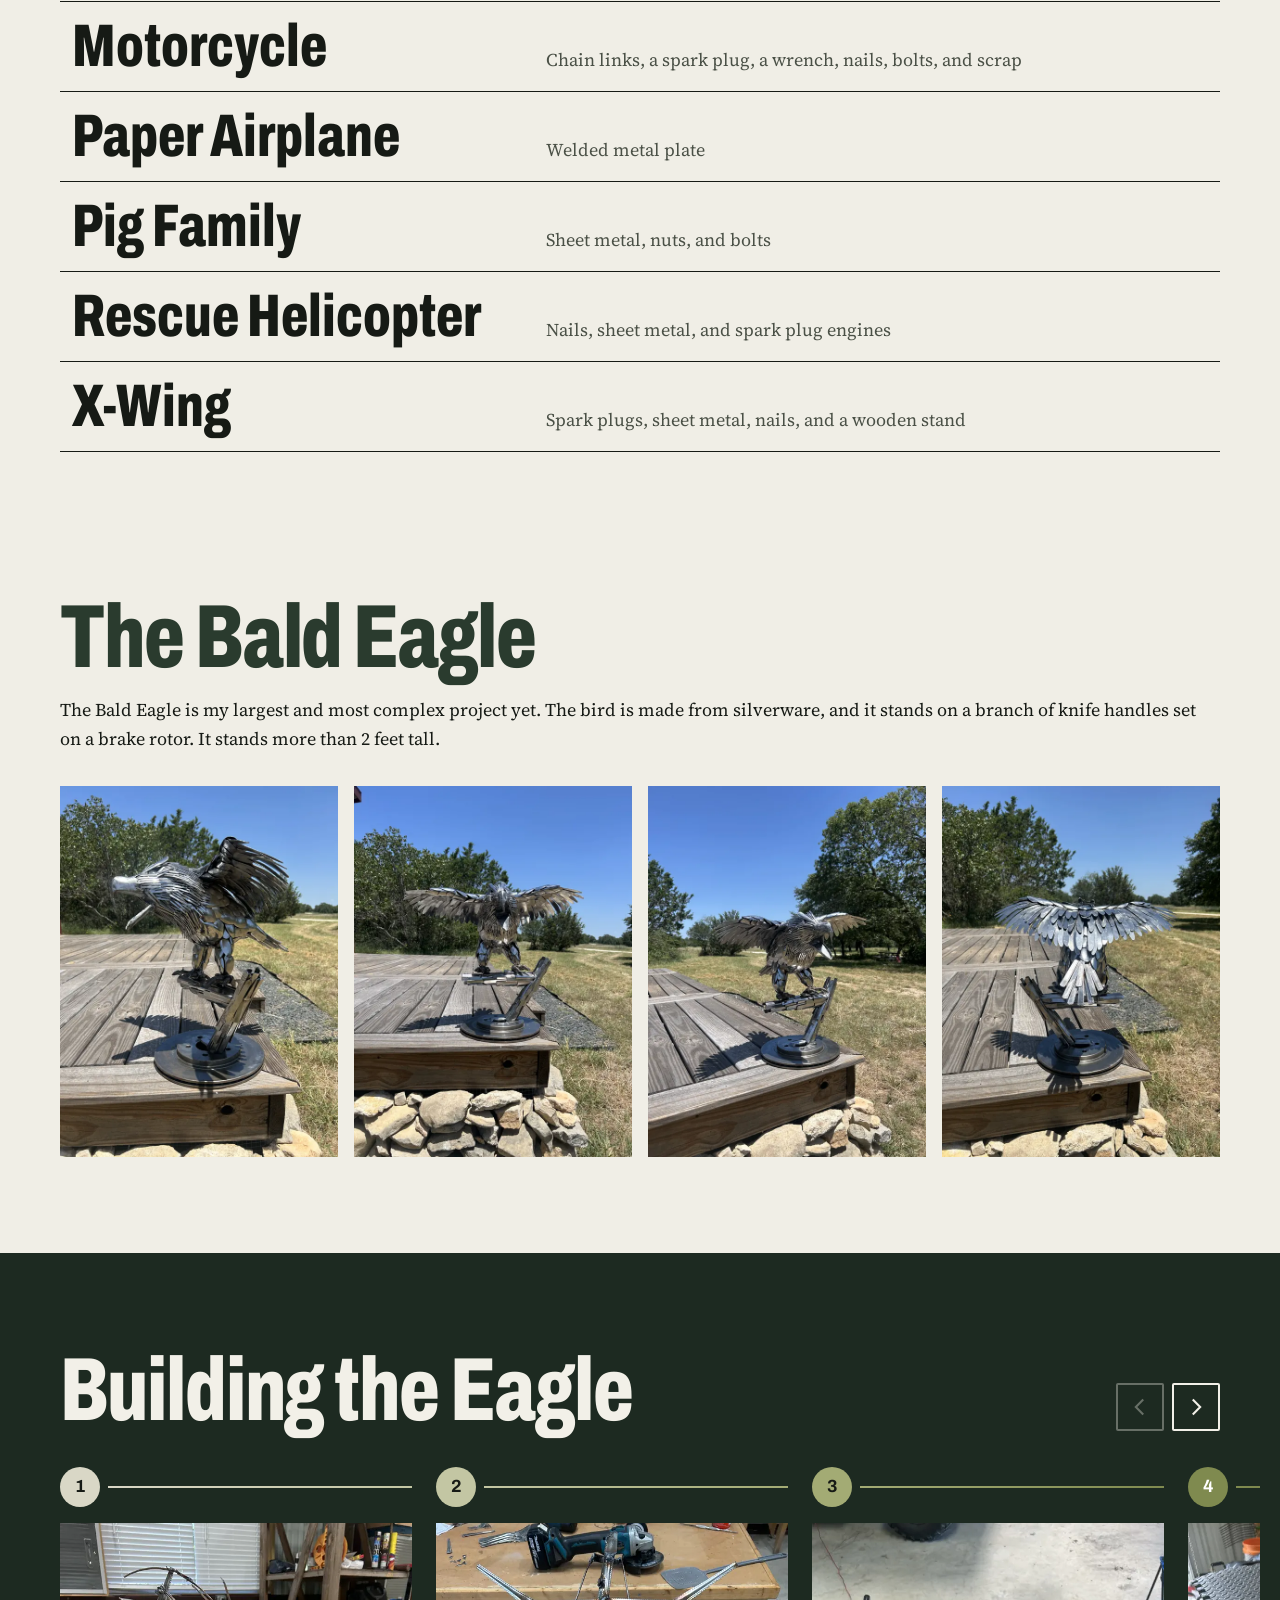
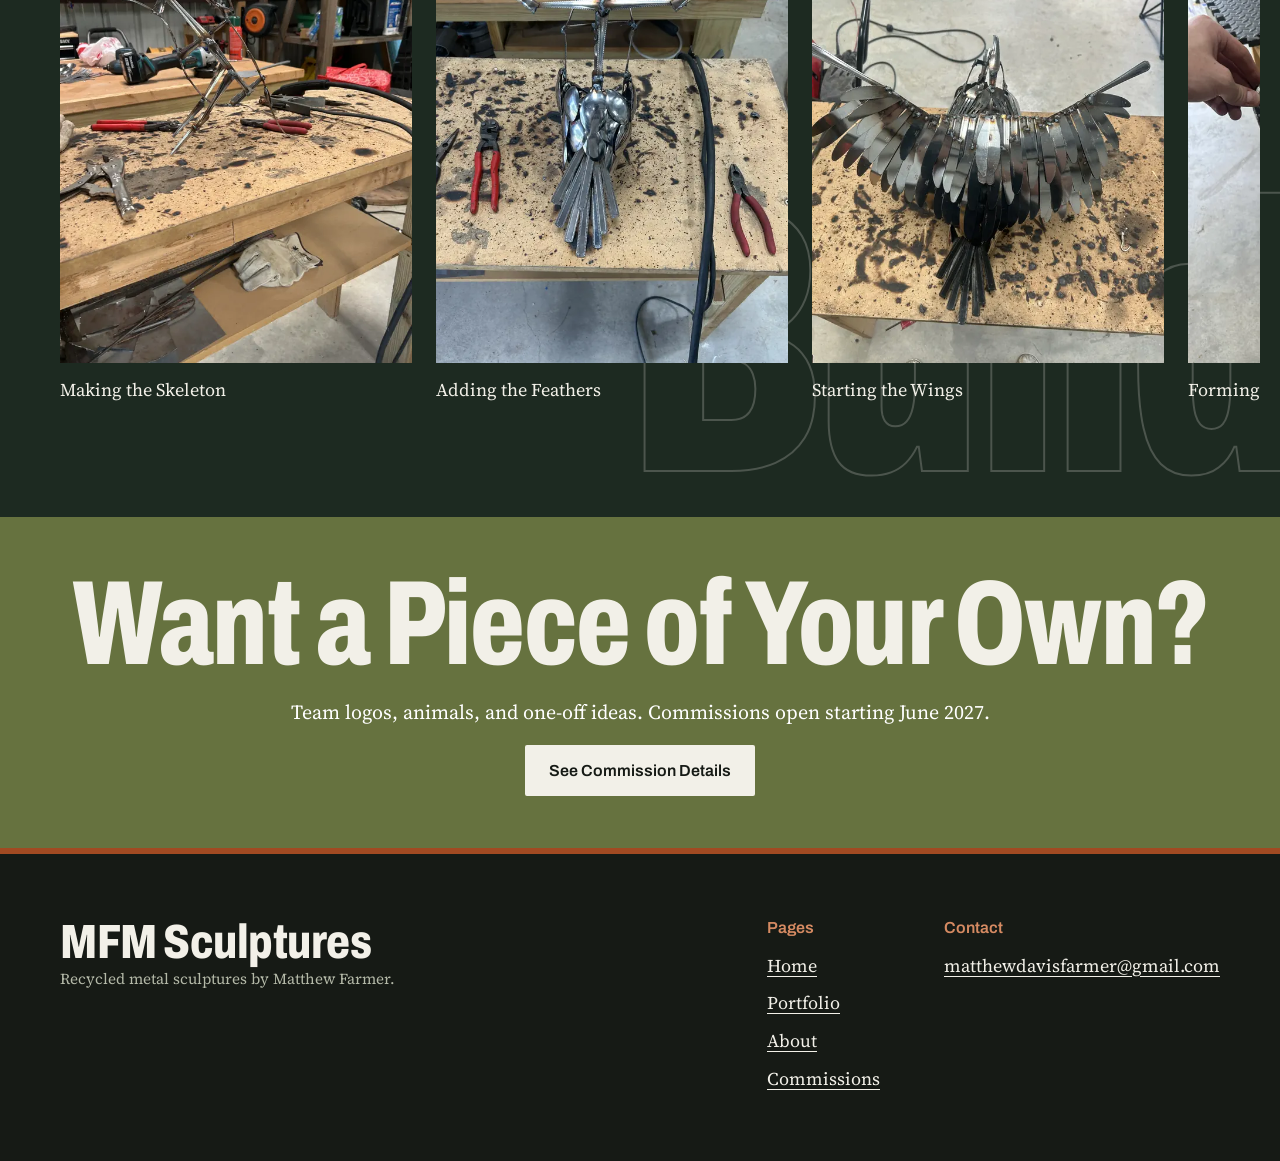
==== commit 1ae5665c: "Retitle eagle process section to Building the Eagle Co-Authored-By: Claude Haiku 5.5 <noreply@anthro" ====
--- a/index.html
+++ b/index.html
@@ -111,7 +111,7 @@
       <div class="wrap">
         <div class="steps-head">
           <div>
-            <h2 class="h2" id="process-title">How the Eagle Was Built</h2>
+            <h2 class="h2" id="process-title">Building the Eagle</h2>
           </div>
           <div class="steps-controls">
             <button class="icon-button" id="steps-prev" type="button" aria-label="Previous step" disabled><svg viewBox="0 0 24 24" fill="none" stroke="currentColor" stroke-width="2.5" stroke-linecap="square" aria-hidden="true"><path d="M15 4 7 12l8 8"/></svg></button>
--- a/css/style.css
+++ b/css/style.css
@@ -145,6 +145,9 @@
 .section--olive {
   background: var(--olive);
   color: #fff;
+  /* Shorter than the other sections. Make the first number bigger for more
+     space above and below the "Want a Piece of Your Own?" block. */
+  padding: clamp(2rem, 4.5vw, 3.25rem) 0;
 }
 
 .section--flush {
@@ -338,7 +341,8 @@
   order: 1;
   position: relative;
   z-index: 1;
-  margin: 0 0.9rem 0 0;
+  /* Top number = space between the title and the photo on phones. */
+  margin: 1.75rem 0.9rem 0 0;
   background: var(--ground-line);
   box-shadow: 0.9rem 0.9rem 0 var(--olive);
 }
@@ -514,7 +518,8 @@
     grid-column: 7 / 13;
     grid-row: 1 / span 2;
     align-self: start;
-    margin: 1.5rem 0.9rem 0 0;
+    /* The last number is the gap between the title and the photo. */
+    margin: 1.5rem 0.9rem 0 2rem;
   }
 
   .hero__slides {
@@ -573,13 +578,15 @@
   aspect-ratio: 8 / 1;
   object-fit: cover;
   /* Keeps the horizon in view when the photo is cropped. The second number
-     moves the crop up (smaller) or down (bigger). */
-  object-position: 50% 34%;
+     moves the photo up inside the frame (bigger = shows more flowers, smaller
+     = shows more sky). */
+  object-position: 50% 52%;
 }
 
 @media (max-width: 600px) {
   .banner img {
     aspect-ratio: 5 / 1;
+    object-position: 50% 75%;
   }
 }
 
@@ -816,12 +823,30 @@
 
 .cta {
   display: grid;
-  gap: 1.5rem;
-  max-width: 40rem;
+  gap: 1.1rem;
+  justify-items: center;
+  text-align: center;
 }
 
 .cta p {
   margin: 0;
+}
+
+/* The heading is sized from the screen width so it fills the page: one line
+   on wider screens, two lines on phones. The 9.7 and 4.85 are the fit (smaller
+   number = bigger text). */
+.cta .h2 {
+  font-size: min(5.5rem, calc((100vw - 2 * var(--gutter)) / 4.85));
+}
+
+@media (min-width: 860px) {
+  .cta .h2 {
+    font-size: min(7.5rem, calc((100vw - 2 * var(--gutter)) / 9.7));
+  }
+}
+
+.cta .button-row {
+  justify-content: center;
 }
 
 /* Portfolio */
